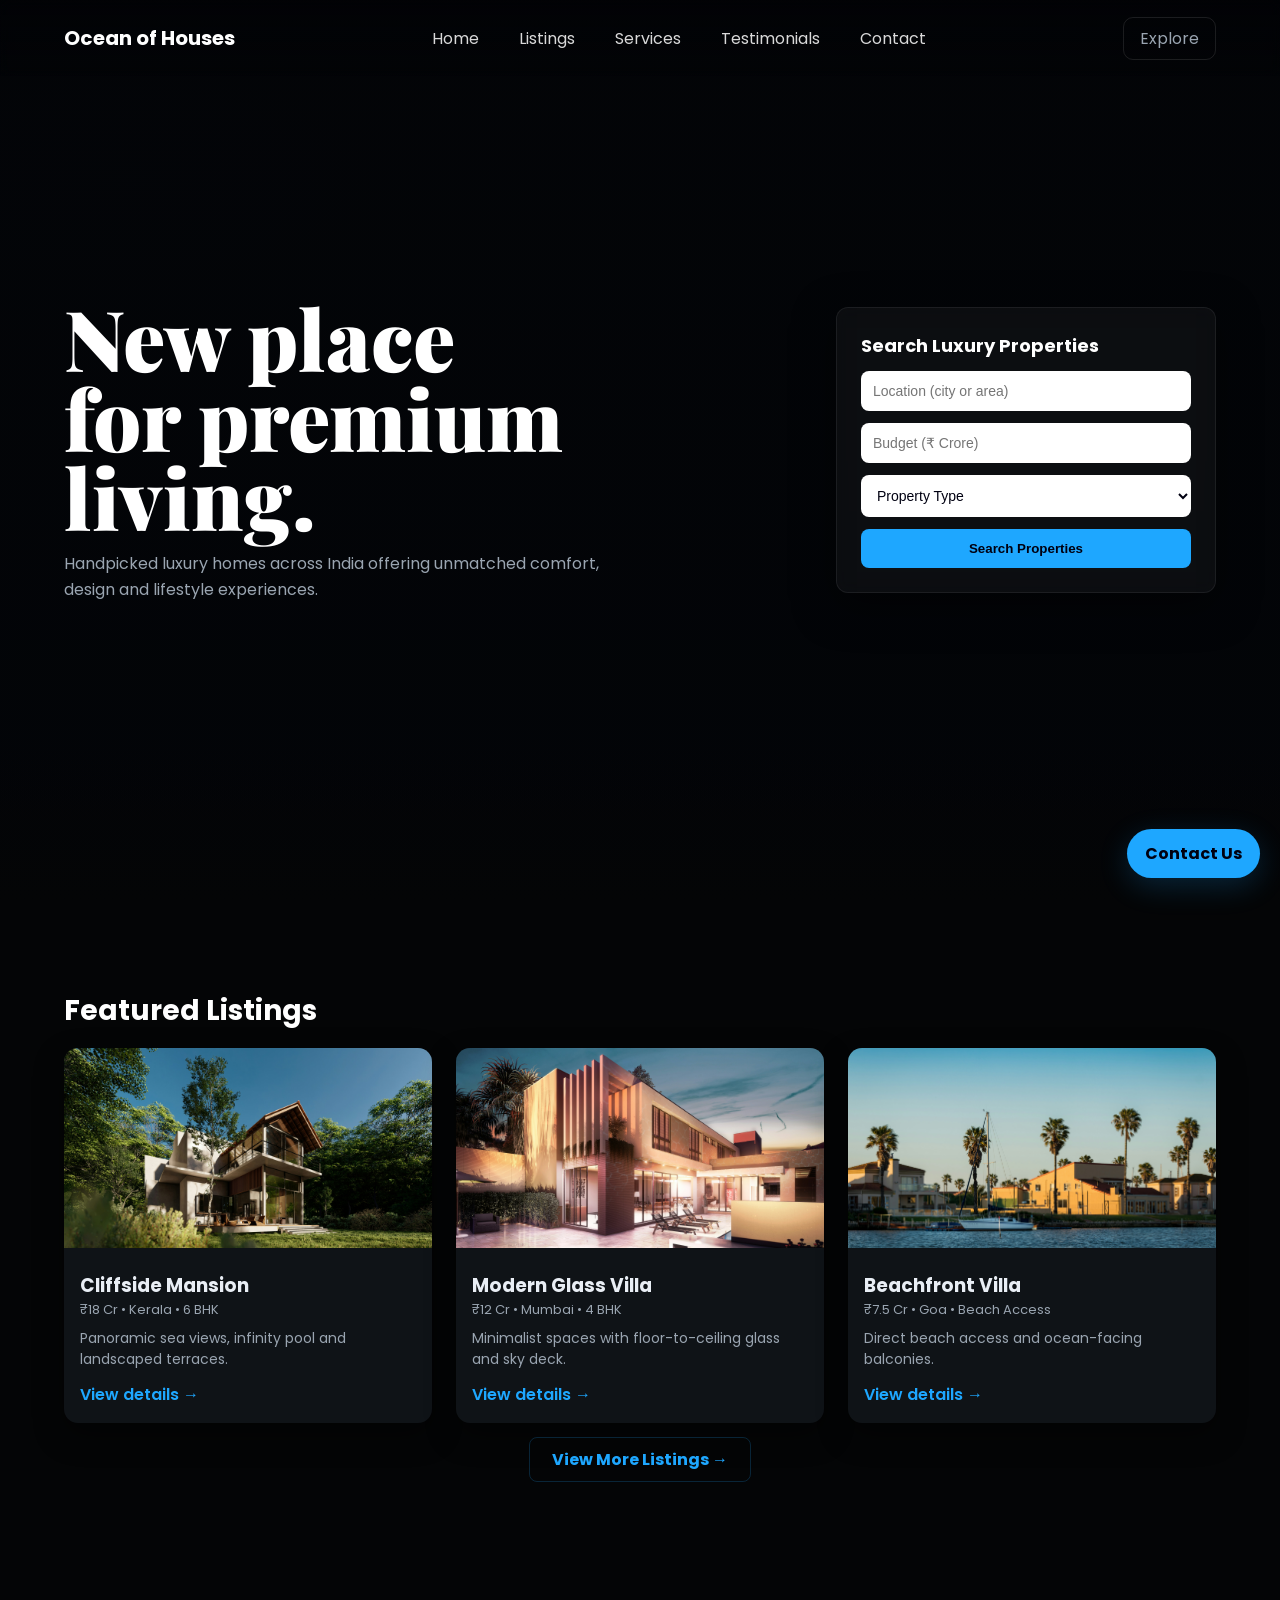
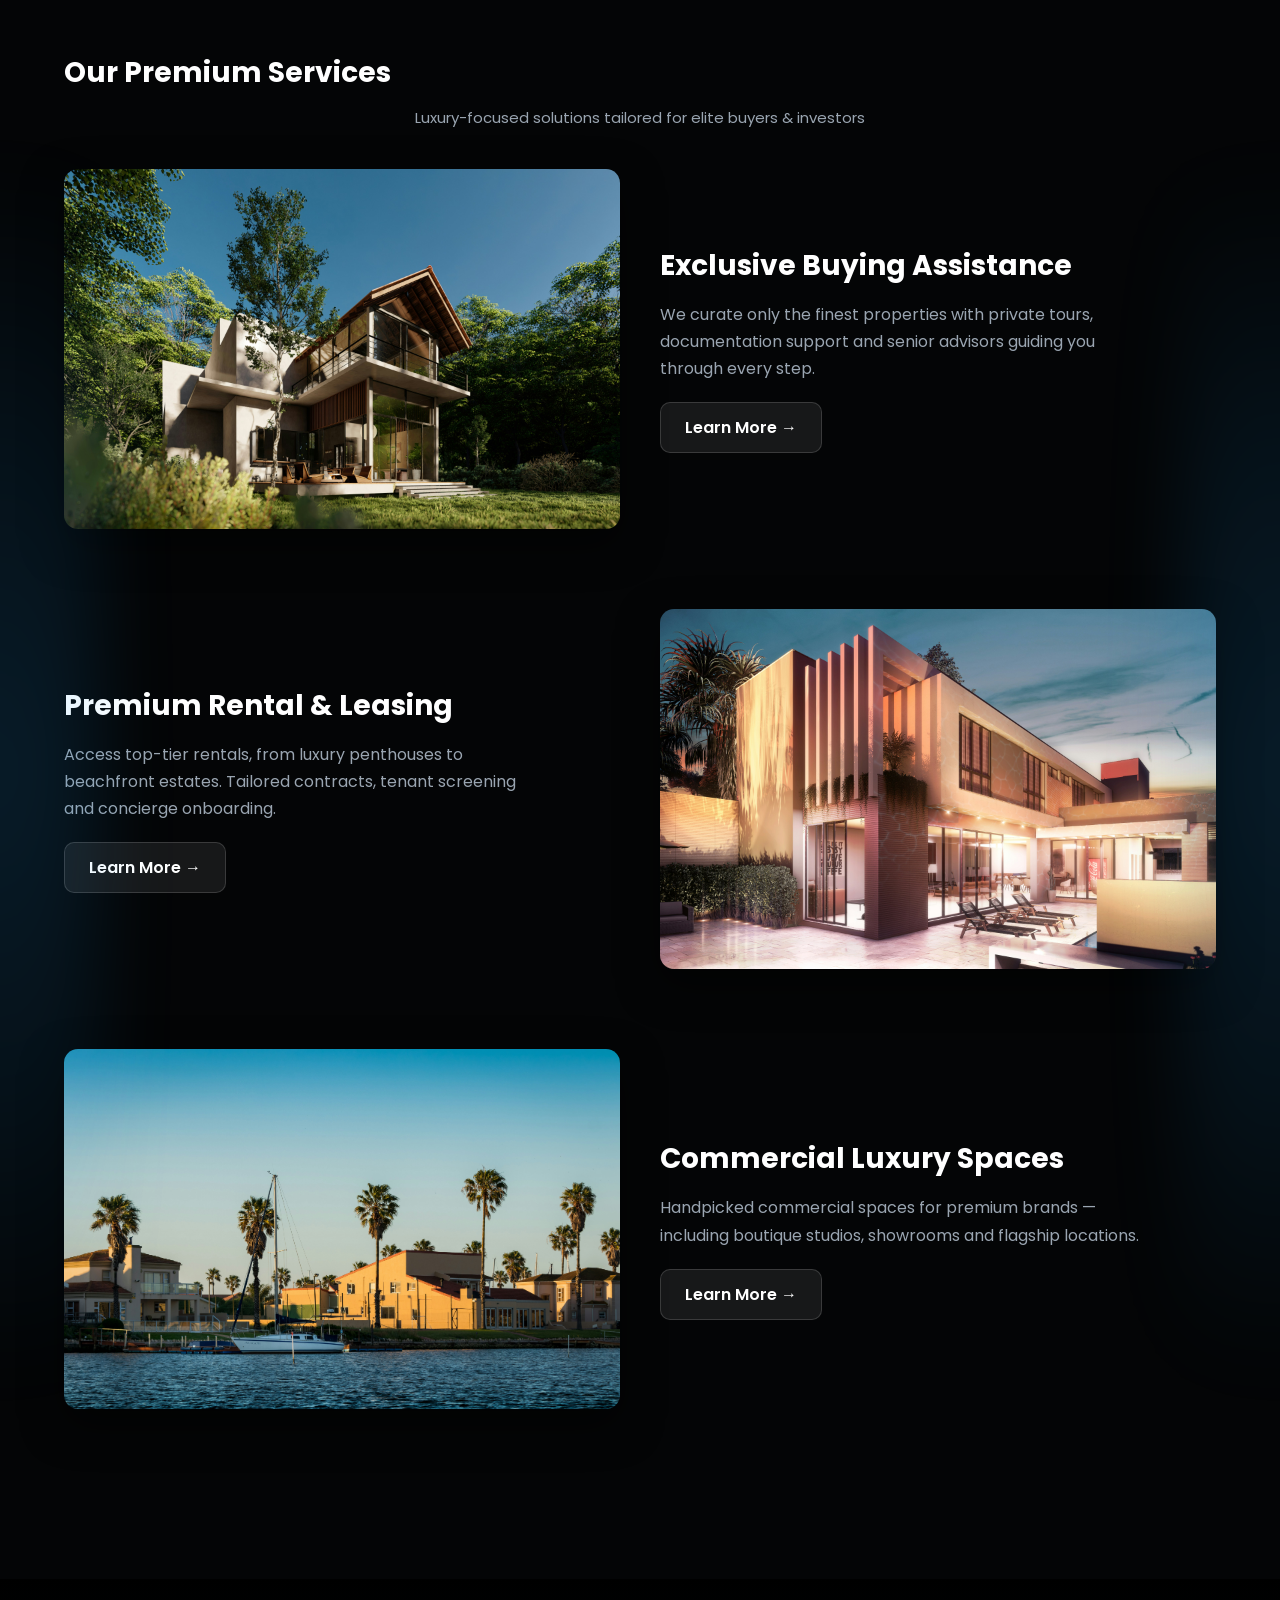
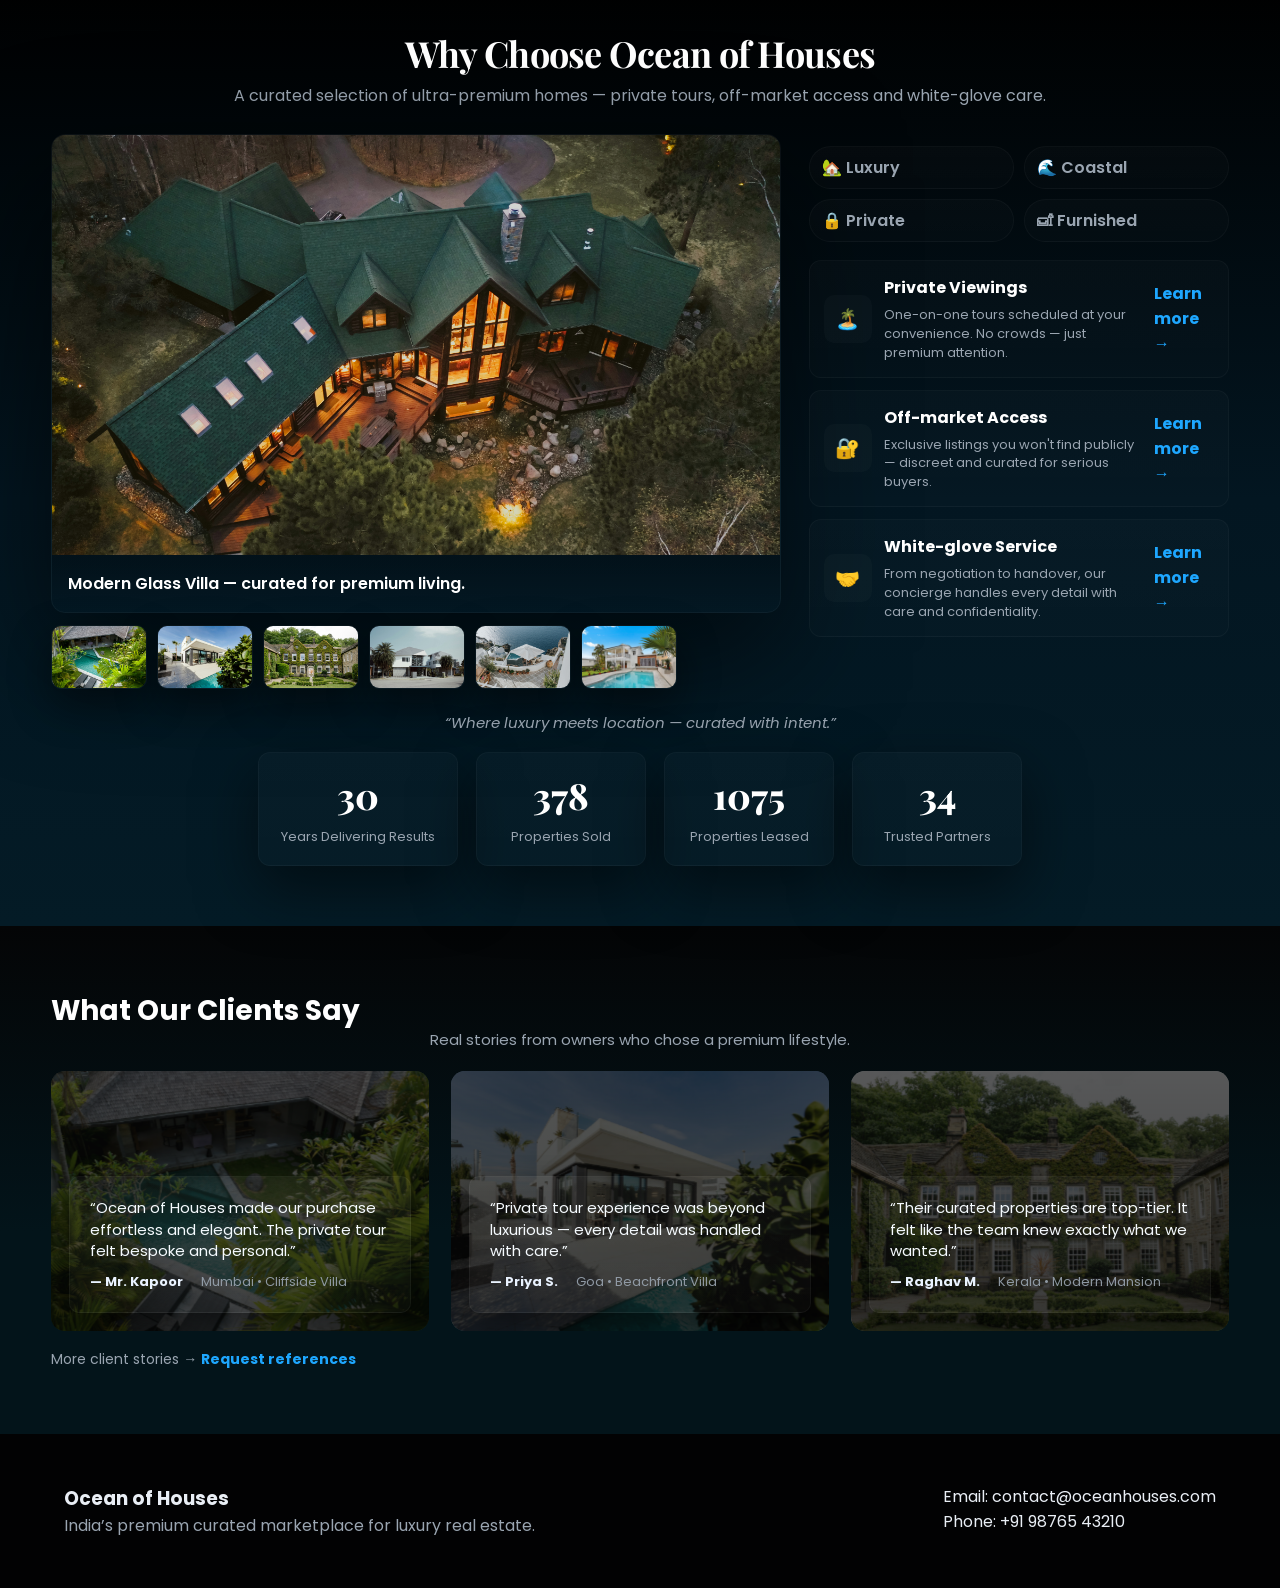
==== index.html @ a5a0318e "updated feedbacks sections" ====
<!doctype html>
<html lang="en">
<head>
  <meta charset="utf-8" />
  <meta name="viewport" content="width=device-width,initial-scale=1" />
  <title>Ocean of Houses — New place for premium living.</title>

  <!-- Fonts -->
  <link href="https://fonts.googleapis.com/css2?family=Playfair+Display:wght@700;900&family=Poppins:wght@300;400;500;600&display=swap" rel="stylesheet">

  <link rel="stylesheet" href="style.css">
</head>
<body>
    <!-- Floating contact button -->
  <a href="#contact" class="floating-contact">Contact Us</a>

  <!-- nav -->
  <header class="nav-dark">
    <div class="nav-inner">
      <div class="brand">Ocean of Houses</div>

      <nav class="nav-links" aria-label="Main">
        <a href="#home">Home</a>
        <a href="#listings">Listings</a>
        <a href="#services">Services</a>
        <a href="#testimonials">Testimonials</a>
        <a href="#contact">Contact</a>
      </nav>

      <a class="cta" href="#listings">Explore</a>
    </div>
  </header>

  <main>
    <!-- HERO -->
    <section id="home" class="hero-dark">

      <div class="bg-slideshow" aria-hidden="true">
        <div class="bg-img" style="background-image:url('./images/bg1.jpg')"></div>
        <div class="bg-img" style="background-image:url('./images/bg2.jpg')"></div>
        <div class="bg-img" style="background-image:url('./images/bg3.jpg')"></div>
      </div>

      <div class="hero-overlay"></div>

      <div class="hero-inner">
        <div class="hero-left">
          <h1 class="hero-heading">New place<br>for premium living.</h1>
          <p class="hero-sub">Handpicked luxury homes across India offering unmatched comfort, design and lifestyle experiences.</p>
        </div>

        <aside class="hero-right">
          <div class="glass">
            <h3>Search Luxury Properties</h3>
            <form class="search-form" action="#" method="GET" novalidate>
              <input name="location" type="text" placeholder="Location (city or area)" required>
              <input name="budget" type="number" placeholder="Budget (₹ Crore)" min="0" step="0.1" required>
              <select name="type" required>
                <option value="">Property Type</option>
                <option value="villa">Villa</option>
                <option value="mansion">Mansion</option>
                <option value="penthouse">Penthouse</option>
              </select>
              <button class="btn-primary" type="submit">Search Properties</button>
            </form>
          </div>
        </aside>
      </div>

      <div class="hero-bottom-fade" aria-hidden="true"></div>
    </section>

        <!-- LISTINGS -->
    <section id="listings" class="section-dark">
      <div class="section-inner">
        <h2 class="section-title">Featured Listings</h2>

        <div class="listing-grid">

          <article class="listing-card">
            <img src="./images/list1.jpg" alt="Cliffside Mansion">
            <div class="listing-info">
              <h3>Cliffside Mansion</h3>
              <p class="meta">₹18 Cr • Kerala • 6 BHK</p>
              <p class="desc">Panoramic sea views, infinity pool and landscaped terraces.</p>
              <a class="link" href="#">View details →</a>
            </div>
          </article>

          <article class="listing-card">
            <img src="./images/list2.jpg" alt="Modern Glass Villa">
            <div class="listing-info">
              <h3>Modern Glass Villa</h3>
              <p class="meta">₹12 Cr • Mumbai • 4 BHK</p>
              <p class="desc">Minimalist spaces with floor-to-ceiling glass and sky deck.</p>
              <a class="link" href="#">View details →</a>
            </div>
          </article>

          <article class="listing-card">
            <img src="./images/list3.jpg" alt="Beachfront Villa">
            <div class="listing-info">
              <h3>Beachfront Villa</h3>
              <p class="meta">₹7.5 Cr • Goa • Beach Access</p>
              <p class="desc">Direct beach access and ocean-facing balconies.</p>
              <a class="link" href="#">View details →</a>
            </div>
          </article>

        </div>

        <div class="view-more-box">
          <a class="view-more-btn" href="listings.html">View More Listings →</a>
        </div>
      </div>
    </section>

 <!-- SERVICES -->
<section id="services" class="section-dark premium-split-services">
  <div class="section-inner">

    <h2 class="section-title">Our Premium Services</h2>
    <p class="section-sub">Luxury-focused solutions tailored for elite buyers & investors</p>

    <!-- Block 1 -->
    <div class="split-service-block">
      <div class="split-img" style="background-image:url('./images/list1.jpg')"></div>
      <div class="split-text">
        <h3>Exclusive Buying Assistance</h3>
        <p>We curate only the finest properties with private tours, documentation support and senior advisors guiding you through every step.</p>
        <a href="#" class="split-btn">Learn More →</a>
      </div>
    </div>

    <!-- Block 2 (reverse) -->
    <div class="split-service-block reverse">
      <div class="split-img" style="background-image:url('./images/list2.jpg')"></div>
      <div class="split-text">
        <h3>Premium Rental & Leasing</h3>
        <p>Access top-tier rentals, from luxury penthouses to beachfront estates. Tailored contracts, tenant screening and concierge onboarding.</p>
        <a href="#" class="split-btn">Learn More →</a>
      </div>
    </div>

    <!-- Block 3 -->
    <div class="split-service-block">
      <div class="split-img" style="background-image:url('./images/list3.jpg')"></div>
      <div class="split-text">
        <h3>Commercial Luxury Spaces</h3>
        <p>Handpicked commercial spaces for premium brands — including boutique studios, showrooms and flagship locations.</p>
        <a href="#" class="split-btn">Learn More →</a>
      </div>
    </div>

  </div>
</section>

<!-- ===== WHY CHOOSE SECTION —  ===== -->
<section id="why-choose" class="section-magazine">
  <div class="why-inner">

    <!-- centered heading -->
    <header class="why-head">
      <h2 class="why-title">Why Choose Ocean of Houses</h2>
      <div class="why-sub">A curated selection of ultra-premium homes — private tours, off-market access and white-glove care.</div>
    </header>

    <!-- main split layout -->
    <div class="why-grid">

      <div class="why-left">
        <!-- big image (link opens modal-prop2) -->
        <a class="big-link" href="#modal-prop2" aria-label="Open Modern Glass Villa">
          <figure class="big-figure">
            <img src="./images/prop2.jpg" alt="Modern Glass Villa — curated for premium living." loading="lazy">
            <figcaption class="big-caption">Modern Glass Villa — curated for premium living.</figcaption>
          </figure>
        </a>

        <!-- thumbnails under the big image -->
        <div class="thumbs-row" aria-label="Property previews">
          <a class="thumb" href="#modal-prop1"><img src="./images/thumb1.jpg" alt="preview 1" loading="lazy"></a>
          <a class="thumb" href="#modal-prop2"><img src="./images/thumb2.jpg" alt="preview 2" loading="lazy"></a>
          <a class="thumb" href="#modal-prop3"><img src="./images/thumb3.jpg" alt="preview 3" loading="lazy"></a>
          <a class="thumb" href="#modal-prop4"><img src="./images/thumb4.jpg" alt="preview 4" loading="lazy"></a>
          <a class="thumb" href="#modal-prop5"><img src="./images/thumb5.jpg" alt="preview 5" loading="lazy"></a>
          <a class="thumb" href="#modal-prop6"><img src="./images/thumb6.jpg" alt="preview 6" loading="lazy"></a>
        </div>
      </div>
 
      <aside class="why-right">
        <div class="tags-ribbon tags-grid" aria-hidden="false">
          <span class="tag">🏡 Luxury</span>
          <span class="tag">🌊 Coastal</span>
          <span class="tag">🔒 Private</span>
          <span class="tag">🛋 Furnished</span>
        </div>

        <!-- feature cards -->
        <div class="feature-card">
          <div class="f-left">🏝️</div>
          <div class="f-body">
            <h3>Private Viewings</h3>
            <p>One-on-one tours scheduled at your convenience. No crowds — just premium attention.</p>
          </div>
          <a class="f-link" href="#modal-prop1">Learn more →</a>
        </div>

        <div class="feature-card">
          <div class="f-left">🔐</div>
          <div class="f-body">
            <h3>Off-market Access</h3>
            <p>Exclusive listings you won't find publicly — discreet and curated for serious buyers.</p>
          </div>
          <a class="f-link" href="#modal-prop2">Learn more →</a>
        </div>

        <div class="feature-card">
          <div class="f-left">🤝</div>
          <div class="f-body">
            <h3>White-glove Service</h3>
            <p>From negotiation to handover, our concierge handles every detail with care and confidentiality.</p>
          </div>
          <a class="f-link" href="#modal-prop3">Learn more →</a>
        </div>
      </aside>

    </div>

    <blockquote class="why-quote">“Where luxury meets location — curated with intent.”</blockquote>

    <!-- stats row -->
    <div class="why-stats" id="whyStats">
      <div class="stat-card">
        <div class="stat-num" data-target="30">30</div>
        <div class="stat-label">Years Delivering Results</div>
      </div>
      <div class="stat-card">
        <div class="stat-num" data-target="378">378</div>
        <div class="stat-label">Properties Sold</div>
      </div>
      <div class="stat-card">
        <div class="stat-num" data-target="1075">1075</div>
        <div class="stat-label">Properties Leased</div>
      </div>
      <div class="stat-card">
        <div class="stat-num" data-target="34">34</div>
        <div class="stat-label">Trusted Partners</div>
      </div>
    </div>

  </div>
</section>

<div id="modal-prop1" class="mag-modal" aria-hidden="true">
  <div class="modal-box">
    <a class="modal-close" href="#why-choose" aria-label="Close">✕</a>
    <div class="modal-left"><img src="./images/prop1.jpg" alt="Cliffside Mansion" loading="lazy"></div>
    <div class="modal-right">
      <h3>Cliffside Mansion</h3>
      <p class="muted">₹18 Cr • Kerala • 6 BHK</p>
      <p>Panoramic sea views, infinity pool, landscaped terraces and private access. Contact us for a private tour.</p>
      <a class="btn-primary" href="#contact">Request private tour</a>
    </div>
  </div>
</div>

<div id="modal-prop2" class="mag-modal" aria-hidden="true">
  <div class="modal-box">
    <a class="modal-close" href="#why-choose" aria-label="Close">✕</a>
    <div class="modal-left"><img src="./images/prop2.jpg" alt="Modern Glass Villa" loading="lazy"></div>
    <div class="modal-right">
      <h3>Modern Glass Villa</h3>
      <p class="muted">₹12 Cr • Mumbai • 4 BHK</p>
      <p>Minimalist architecture with panoramic windows, sky deck and premium finishes. Ask for an off-hour private showing.</p>
      <a class="btn-primary" href="#contact">Request private tour</a>
    </div>
  </div>
</div>

<div id="modal-prop3" class="mag-modal" aria-hidden="true">
  <div class="modal-box">
    <a class="modal-close" href="#why-choose" aria-label="Close">✕</a>
    <div class="modal-left"><img src="./images/prop3.jpg" alt="Beachfront Villa" loading="lazy"></div>
    <div class="modal-right">
      <h3>Beachfront Villa</h3>
      <p class="muted">₹7.5 Cr • Goa</p>
      <p>Direct beach access, ocean-facing balconies and private cabana. Perfect for a bespoke coastal lifestyle.</p>
      <a class="btn-primary" href="#contact">Request private tour</a>
    </div>
  </div>
</div>

<div id="modal-prop4" class="mag-modal" aria-hidden="true">
  <div class="modal-box">
    <a class="modal-close" href="#why-choose" aria-label="Close">✕</a>
    <div class="modal-left"><img src="./images/prop4.jpg" alt="Hillside Estate" loading="lazy"></div>
    <div class="modal-right">
      <h3>Hillside Estate</h3>
      <p class="muted">Secluded estate with valley views.</p>
      <p>Perfect for buyers seeking privacy and expansive grounds.</p>
      <a class="btn-primary" href="#contact">Request private tour</a>
    </div>
  </div>
</div>

<div id="modal-prop5" class="mag-modal" aria-hidden="true">
  <div class="modal-box">
    <a class="modal-close" href="#why-choose" aria-label="Close">✕</a>
    <div class="modal-left"><img src="./images/prop5.jpg" alt="City Penthouse" loading="lazy"></div>
    <div class="modal-right">
      <h3>City Penthouse</h3>
      <p class="muted">Skyline views & rooftop terrace.</p>
      <p>Private elevator access and designer finishes for a sophisticated urban lifestyle.</p>
      <a class="btn-primary" href="#contact">Request private tour</a>
    </div>
  </div>
</div>

<div id="modal-prop6" class="mag-modal" aria-hidden="true">
  <div class="modal-box">
    <a class="modal-close" href="#why-choose" aria-label="Close">✕</a>
    <div class="modal-left"><img src="./images/prop6.jpg" alt="Pool Villa" loading="lazy"></div>
    <div class="modal-right">
      <h3>Pool Villa</h3>
      <p class="muted">Designer pool & outdoor living.</p>
      <p>Great for families wanting outdoor entertaining and privacy.</p>
      <a class="btn-primary" href="#contact">Request private tour</a>
    </div>
  </div>
</div>

<!-- TESTIMONIALS  -->
<section id="testimonials" class="section-dark testimonials-backed">
  <div class="section-inner">
    <h2 class="section-title">What Our Clients Say</h2>
    <p class="section-sub" style="margin-bottom:20px;color:var(--muted)">
      Real stories from owners who chose a premium lifestyle.
    </p>

    <div class="testimonials-wrap">

      <article class="tb-card" style="--bg: url('./images/thumb1.jpg');">
        <div class="tb-content">
          <blockquote>“Ocean of Houses made our purchase effortless and elegant. The private tour felt bespoke and personal.”</blockquote>
          <div class="tb-meta"><span class="tb-name">— Mr. Kapoor</span><span class="tb-note">Mumbai • Cliffside Villa</span></div>
        </div>
      </article>

      <article class="tb-card" style="--bg: url('./images/thumb2.jpg');">
        <div class="tb-content">
          <blockquote>“Private tour experience was beyond luxurious — every detail was handled with care.”</blockquote>
          <div class="tb-meta"><span class="tb-name">— Priya S.</span><span class="tb-note">Goa • Beachfront Villa</span></div>
        </div>
      </article>

      <article class="tb-card" style="--bg: url('./images/thumb3.jpg');">
        <div class="tb-content">
          <blockquote>“Their curated properties are top-tier. It felt like the team knew exactly what we wanted.”</blockquote>
          <div class="tb-meta"><span class="tb-name">— Raghav M.</span><span class="tb-note">Kerala • Modern Mansion</span></div>
        </div>
      </article>

    </div>

    <!-- small compact list for more testimonials -->
    <div class="testimonial-compact">
      <p>More client stories → <a href="#contact" class="link-inline">Request references</a></p>
    </div>
  </div>
</section>


    <!-- FOOTER -->
    <footer id="contact" class="footer-dark">
      <div class="footer-inner">
        <div class="footer-left">
          <h3>Ocean of Houses</h3>
          <p>India’s premium curated marketplace for luxury real estate.</p>
        </div>
        <div class="footer-right">
          <p>Email: contact@oceanhouses.com</p>
          <p>Phone: +91 98765 43210</p>
        </div>
      </div>
    </footer>
  </main>

<script src="script.js" defer></script>

</body>
</html>
---- style.css ----
/* VARIABLES */
:root{
  --bg:#040506;
  --panel:#0f1317;
  --muted:#9aa5b1;
  --accent:#1ea7ff;
  --glass: rgba(255,255,255,0.06);
  --container:1200px;
  --radius:12px;
}

*{
  box-sizing:border-box;
  margin:0;
  padding:0;
}

html,body{
  height:100%;
}

body{
  font-family:Poppins, Arial, sans-serif;
  background:var(--bg);
  color:#e9eef5;
  -webkit-font-smoothing:antialiased;
  -moz-osx-font-smoothing:grayscale;
}

/* FLOATING CONTACT BUTTON */
.floating-contact{
  position:fixed;
  right:20px;
  bottom:22px;
  z-index:200;
  background:var(--accent);
  color:#001;
  padding:12px 18px;
  border-radius:999px;
  text-decoration:none;
  font-weight:700;
  box-shadow:0 8px 30px rgba(30,167,255,0.2);
  transition:0.2s;
}
.floating-contact:hover{
  transform:translateY(-3px);
}

/* NAVBAR */
.nav-dark{
  position:fixed;
  top:0;left:0;right:0;
  height:76px;
  display:flex;
  align-items:center;
  z-index:150;
  background:linear-gradient(180deg, rgba(1,2,5,0.6), rgba(1,2,5,0.12));
  backdrop-filter:blur(6px);
}

.nav-inner{
  width:90%;
  max-width:var(--container);
  margin:auto;
  display:flex;
  justify-content:space-between;
  align-items:center;
}

.brand{
  font-weight:700;
  font-size:20px;
  color:white;
}

.nav-links{
  display:flex;
  gap:20px;
}

.nav-links a{
  color:rgba(255,255,255,0.85);
  text-decoration:none;
  padding:8px 10px;
  border-radius:8px;
  transition:0.2s;
}

.nav-links a:hover{
  background:rgba(255,255,255,0.07);
}

.cta{
  padding:8px 16px;
  border:1px solid rgba(255,255,255,0.1);
  border-radius:10px;
  color:var(--muted);
  text-decoration:none;
}

/* HERO SECTION */
.hero-dark{
  position:relative;
  height:100vh;
  min-height:100vh;
  display:flex;
  align-items:center;
  overflow:hidden;
}

/* BACKGROUND SLIDESHOW */
.bg-slideshow{
  position:absolute;
  inset:0;
  z-index:0;
}

.bg-img{
  position:absolute;
  inset:0;
  background-size:cover;
  background-position:center;
  opacity:0;
  transform:scale(1.02);
  animation:fadeBg 18s infinite linear;
}

.bg-img:nth-child(1){animation-delay:0s}
.bg-img:nth-child(2){animation-delay:6s}
.bg-img:nth-child(3){animation-delay:12s}

@keyframes fadeBg{
  0%{opacity:0;transform:scale(1.03)}
  6%{opacity:1;transform:scale(1)}
  30%{opacity:1;transform:scale(1)}
  36%{opacity:0;transform:scale(1.03)}
  100%{opacity:0}
}

/* DARK OVERLAY */
.hero-overlay{
  position:absolute;
  inset:0;
  z-index:1;
  background:
    linear-gradient(180deg, rgba(2,4,8,0.55), rgba(2,4,8,0.82)),
    radial-gradient(900px 400px at 10% 20%, rgba(5,12,30,0.08), transparent 30%);
}

/* HERO CONTENT */
.hero-inner{
  position:relative;
  z-index:10;
  width:90%;
  max-width:var(--container);
  margin:auto;
  display:flex;
  justify-content:space-between;
  align-items:center;
  gap:40px;
}

.hero-left{
  max-width:700px;
}

.hero-heading{
  font-family:'Playfair Display', serif;
  font-weight:900;
  font-size:clamp(36px, 7vw, 84px);
  color:white;
  line-height:0.95;
}

.hero-sub{
  color:var(--muted);
  line-height:1.6;
  max-width:550px;
  margin-top:14px;
}

/* GLASS SEARCH BOX */
.hero-right{
  width:380px;
  min-width:260px;
}

.glass{
  background:var(--glass);
  backdrop-filter:blur(8px);
  padding:24px;
  border-radius:var(--radius);
  border:1px solid rgba(255,255,255,0.07);
  box-shadow:0 12px 40px rgba(0,0,0,0.5);
}

.glass h3{
  margin-bottom:12px;
  color:white;
  font-size:18px;
}

.search-form{
  display:flex;
  flex-direction:column;
  gap:12px;
}

.search-form input,
.search-form select{
  padding:12px;
  border-radius:8px;
  border:none;
  background:white;
  font-size:14px;
  color:#001;
}

.btn-primary{
  padding:12px;
  border-radius:8px;
  background:var(--accent);
  border:none;
  color:#001;
  font-weight:700;
  cursor:pointer;
}

/* HERO BOTTOM FADE */
.hero-bottom-fade{
  position:absolute;
  bottom:0;
  left:0;
  right:0;
  height:160px;
  background:linear-gradient(180deg, transparent, var(--bg));
  z-index:9;
}

/* GENERIC SECTION */
.section-dark{
  padding:90px 0;
  background:var(--bg);
}

.section-inner{
  width:90%;
  max-width:var(--container);
  margin:auto;
}

.section-title{
  font-size:28px;
  margin-bottom:16px;
  color:white;
}

/* LISTINGS */
.listing-grid{
  display:grid;
  grid-template-columns:repeat(auto-fit,minmax(260px,1fr));
  gap:24px;
}

.listing-card{
  background:var(--panel);
  border-radius:14px;
  overflow:hidden;
  box-shadow:0 12px 30px rgba(0,0,0,0.45);
  transition:0.3s;
}

.listing-card:hover{
  transform:translateY(-6px);
  box-shadow:0 18px 50px rgba(0,0,0,0.6);
}

.listing-card img{
  width:100%;
  height:200px;
  object-fit:cover;
}

.listing-info{
  padding:16px;
}

.meta{
  color:var(--muted);
  font-size:13px;
  margin-bottom:6px;
}

.desc{
  color:var(--muted);
  margin:8px 0 12px;
  font-size:14px;
  line-height:1.5;
}

.link{
  color:var(--accent);
  text-decoration:none;
  font-weight:600;
}

/* VIEW MORE BUTTON */
.view-more-box{
  margin-top:24px;
  text-align:center;
}

.view-more-btn{
  padding:10px 22px;
  border-radius:8px;
  color:var(--accent);
  text-decoration:none;
  border:1px solid rgba(30,167,255,0.2);
  font-weight:700;
}

/* SERVICES */

.premium-split-services {
  position: relative;
  overflow: hidden;
}

/* left glow */
.premium-split-services::before,
.premium-split-services::after {
  content: "";
  position: absolute;
  top: 0;
  bottom: 0;
  width: 260px;
  pointer-events: none;
  z-index: 1;
  background: radial-gradient(
    circle at center,
    rgba(30, 167, 255, 0.14) 0%,
    rgba(30, 167, 255, 0.08) 40%,
    transparent 75%
  );
  filter: blur(38px);
}

/* left */
.premium-split-services::before {
  left: -160px;
}

/* right */
.premium-split-services::after {
  right: -160px;
}

.section-sub{
  text-align:center;
  color:var(--muted);
  margin-top:-10px;
  margin-bottom:40px;
  font-size:15px;
}

.service-cards-upgraded{
  display:grid;
  grid-template-columns:repeat(auto-fit,minmax(260px,1fr));
  gap:30px;
}

.service-card-up{
  background:var(--panel);
  border-radius:14px;
  overflow:hidden;
  box-shadow:0 12px 30px rgba(0,0,0,0.45);
  text-align:center;
  transition:0.3s;
}

.service-card-up:hover{
  transform:translateY(-6px);
  box-shadow:0 18px 50px rgba(0,0,0,0.6);
}

.service-card-up img{
  width:100%;
  height:180px;
  object-fit:cover;
}

.service-card-up h3{
  color:white;
  font-size:20px;
  margin-top:14px;
}

.service-card-up p{
  color:var(--muted);
  padding:0 16px;
  margin-top:8px;
  font-size:14px;
  line-height:1.6;
}

.service-btn{
  display:inline-block;
  margin-top:14px;
  padding:10px 20px;
  border-radius:8px;
  background:rgba(255,255,255,0.06);
  border:1px solid rgba(255,255,255,0.1);
  text-decoration:none;
  font-weight:600;
  color:white;
}

/* STATS BANNER */
.stats-banner{
  margin-top:60px;
  background:linear-gradient(180deg, rgba(255,255,255,0.03), rgba(255,255,255,0.01));
  border-radius:12px;
  padding:36px 20px;
  display:flex;
  justify-content:space-around;
  align-items:center;
  gap:30px;
  flex-wrap:wrap;
}

.stat-block{
  text-align:center;
}

.stat-block h3{
  font-size:32px;
  color:white;
  font-weight:800;
}

.stat-block p{
  color:var(--muted);
  font-size:14px;
  margin-top:4px;
}

/* WHY SECTION */
.two-cols{
  display:grid;
  grid-template-columns:1fr 400px;
  gap:30px;
  align-items:center;
}

.why-list{
  color:var(--muted);
  padding-left:20px;
  margin-top:10px;
}

.why-image{
  width:100%;
  border-radius:12px;
}

/* TESTIMONIALS */
.testimonial-grid{
  display:grid;
  grid-template-columns:repeat(auto-fit,minmax(260px,1fr));
  gap:20px;
  margin-top:20px;
}

.testimonial-box{
  background:var(--panel);
  padding:20px;
  border-radius:10px;
  box-shadow:0 10px 30px rgba(0,0,0,0.45);
  color:var(--muted);
  line-height:1.6;
}

.testimonial-box span{
  display:block;
  margin-top:10px;
  color:#c2c7ce;
}

/* ===== Testimonials  ===== */

.testimonials-backed{ padding:64px 0; background:linear-gradient(180deg,#040506,#03141a 60%); }
.testimonials-backed .section-inner{ max-width:var(--container); width:92%; margin:auto; }

.testimonials-backed .section-title{ margin-bottom:6px; color:#fff; }

.testimonials-wrap{
  display:grid;
  grid-template-columns: repeat(auto-fit, minmax(260px, 1fr));
  gap:22px;
  align-items:stretch;
  margin-top:18px;
}

.tb-card{
  position:relative;
  height:260px;                
  border-radius:14px;
  overflow:hidden;
  isolation:isolate;
  will-change: transform, opacity;
  transition: transform .28s cubic-bezier(.2,.9,.2,1), box-shadow .28s;
  display:flex;
  align-items:flex-end;
}

.tb-card::before{
  content:"";
  position:absolute; inset:0;
  background-image: var(--bg);
  background-size:cover;
  background-position:center;
  transform: scale(1.06); /* slight zoom */
  filter: contrast(.9) saturate(.9) brightness(.55);
  opacity:1;
  will-change: transform, opacity;
  transition: transform 0.9s linear;
}

.tb-card::after{
  content:"";
  position:absolute; inset:0;
  background: linear-gradient(180deg, rgba(2,6,10,0.35), rgba(2,6,10,0.55));
  mix-blend-mode: multiply;
  pointer-events:none;
}

.tb-content{
  position:relative;
  z-index:2;
  padding:20px;
  margin:18px;
  border-radius:10px;
  background: linear-gradient(180deg, rgba(255,255,255,0.04), rgba(255,255,255,0.02));
  border:1px solid rgba(255,255,255,0.04);
  box-shadow: 0 12px 30px rgba(0,0,0,0.45);
  color:var(--muted);
  backdrop-filter: none; 
}

.tb-content blockquote{
  margin:0 0 10px 0;
  color:#f6fbff;
  font-family: Poppins, sans-serif;
  font-size:15px;
  line-height:1.45;
}

.tb-meta{ display:flex; gap:10px; align-items:center; font-size:13px; color:var(--muted); }
.tb-name{ color:#eaf3ff; font-weight:700; margin-right:8px; }
.tb-note{ color:var(--muted); opacity:.9; }

.tb-card:hover{
  transform: translateY(-8px) scale(1.01);
  box-shadow: 0 26px 70px rgba(0,0,0,0.6);
}
.tb-card:hover::before{ transform: scale(1.12); filter: contrast(1) saturate(1); }

.testimonial-compact{ margin-top:18px; color:var(--muted); font-size:14px; }
.link-inline{ color:var(--accent); text-decoration:none; font-weight:700; }


@media (prefers-reduced-motion: reduce){
  .tb-card, .tb-card::before { transition: none !important; animation: none !important; transform: none !important; }
}

@media (max-width:900px){
  .tb-card{ height:220px; }
  .testimonials-wrap{ gap:14px; }
  .tb-content{ padding:16px; margin:14px; }
}


/* FOOTER */
.footer-dark{
  padding:50px 0;
  background:#020203;
}

.footer-inner{
  width:90%;
  max-width:var(--container);
  margin:auto;
  display:flex;
  justify-content:space-between;
}

.footer-left p{
  color:var(--muted);
}

/* SPLIT SERVICES THING */

.premium-split-services .section-sub{
  text-align:center;
  color:var(--muted);
  margin-top:-4px;
  margin-bottom:40px;
}

.split-service-block{
  display:grid;
  grid-template-columns:1fr 1fr;
  gap:40px;
  align-items:center;
  margin-bottom:80px;
}

.split-service-block.reverse{
  direction:rtl;
}
.split-service-block.reverse .split-text{
  direction:ltr;
}

.split-img{
  background-size:cover;
  background-position:center;
  height:360px;
  border-radius:14px;
  box-shadow:0 15px 40px rgba(0,0,0,0.55);
}

.split-text h3{
  margin-bottom:14px;
  font-size:28px;
  color:white;
}

.split-text p{
  color:var(--muted);
  line-height:1.7;
  margin-bottom:20px;
  max-width:480px;
}

.split-btn{
  display:inline-block;
  padding:12px 24px;
  background:rgba(255,255,255,0.08);
  border:1px solid rgba(255,255,255,0.15);
  color:white;
  border-radius:10px;
  text-decoration:none;
  font-weight:600;
}

.split-btn:hover{
  background:rgba(255,255,255,0.15);
}

/* Responsive */
@media(max-width:900px){
  .split-service-block,
  .split-service-block.reverse{
    grid-template-columns:1fr;
    direction:ltr !important;
  }
  .split-img{
    height:280px;
  }
}


/* RESPONSIVE */
@media (max-width:900px){
  .hero-inner{
    flex-direction:column;
    align-items:flex-start;
    padding-top:120px;
  }
  .hero-right{
    width:100%;
  }
  .two-cols{
    grid-template-columns:1fr;
  }
  .nav-links{
    display:none;
  }
}

/* ===== WHY CHOOSE ===== */

:root{
  --bg-dark:#000;
  --navy-deep:#031621;
  --muted:#9aa5b1;
  --accent:#1ea7ff;
  --glass: rgba(255,255,255,0.04);
  --container:1200px;
  --radius:12px;
}

/* Section shell */
.section-magazine{
  background: linear-gradient(180deg, var(--bg-dark) 0%, var(--navy-deep) 55%, #041b26 100%);
  padding:44px 0 60px;
  position:relative;
  overflow:visible;
}

.why-inner{ width:92%; max-width:var(--container); margin:0 auto; }

.why-head{ text-align:center; margin-bottom:26px; }
.why-title{ font-family:'Playfair Display', serif; font-size:36px; color:#fff; margin:6px 0; letter-spacing: -0.02em; }
.why-sub{ color:var(--muted); font-family:Poppins, sans-serif; margin-top:6px; }

.why-grid{ display:grid; grid-template-columns: 1fr 420px; gap:28px; align-items:start; margin-top:8px; }

/* big image */
.big-figure{ margin:0; border-radius:14px; overflow:hidden; border:1px solid rgba(255,255,255,0.04); box-shadow:0 40px 120px rgba(0,0,0,0.6); display:block; }
.big-figure img{ width:100%; height:420px; object-fit:cover; display:block; filter:brightness(.92) contrast(1.04); }
.big-caption{ position:relative; display:block; padding:16px; background:linear-gradient(180deg, rgba(0,0,0,0.25), transparent); color:#fff; font-weight:600; }

/* tags ribbon under big image */
.tags-ribbon{ display:flex; gap:10px; margin-top:12px; flex-wrap:wrap; }
.tag{ background:linear-gradient(180deg, rgba(255,255,255,0.02), rgba(255,255,255,0.01)); padding:8px 12px; border-radius:999px; color:var(--muted); font-weight:600; border:1px solid rgba(255,255,255,0.03); }

/* thumbnails row */
.thumbs-row{ display:flex; gap:10px; margin-top:12px; flex-wrap:wrap; }
.thumb{ width:96px; height:64px; display:inline-block; border-radius:10px; overflow:hidden; border:1px solid rgba(255,255,255,0.03); box-shadow:0 16px 40px rgba(0,0,0,0.45); transition:transform .18s ease; }
.thumb img{ width:100%; height:100%; object-fit:cover; display:block; }
.thumb:hover{ transform:translateY(-6px); }

.why-right{ position:relative; }
.feature-card{ display:grid; grid-template-columns:48px 1fr 60px; gap:12px; align-items:center; background:linear-gradient(180deg, rgba(255,255,255,0.02), rgba(255,255,255,0.01)); padding:14px; border-radius:12px; margin-bottom:12px; border:1px solid rgba(255,255,255,0.03); transition:transform .18s ease, box-shadow .18s ease; }
.feature-card:hover{ transform:translateY(-6px); box-shadow:0 26px 60px rgba(0,0,0,0.5); }
.f-left{ width:48px; height:48px; border-radius:10px; display:flex; align-items:center; justify-content:center; background:rgba(255,255,255,0.02); color:var(--accent); font-size:20px; }
.f-body h3{ margin:0; color:#fff; font-size:16px; }
.f-body p{ margin:6px 0 0; color:var(--muted); font-size:13px; line-height:1.45; }
.f-link{ color:var(--accent); font-weight:700; text-decoration:none; justify-self:end; }

.why-quote{ text-align:center; color:var(--muted); font-family:Poppins, sans-serif; font-size:15px; margin:22px 0 18px; font-style:italic; }

/* ----- STATS ROW ----- */
.why-stats{ display:flex; gap:18px; justify-content:center; align-items:stretch; margin-top:14px; flex-wrap:wrap; }
.stat-card{ background:linear-gradient(180deg, rgba(255,255,255,0.02), rgba(255,255,255,0.01)); padding:18px 22px; border-radius:12px; min-width:170px; text-align:center; border:1px solid rgba(255,255,255,0.03); box-shadow:0 22px 60px rgba(0,0,0,0.5); }
.stat-num{ font-family:'Playfair Display', serif; font-size:36px; color:#fff; font-weight:800; }
.stat-label{ color:var(--muted); margin-top:8px; font-size:13px; }

.mag-modal{ position:fixed; inset:0; display:flex; align-items:center; justify-content:center; background:rgba(0,0,0,0.78); z-index:120; opacity:0; pointer-events:none; transition:opacity .16s ease; }
.mag-modal:target{ opacity:1; pointer-events:auto; }
.modal-box{ width:94%; max-width:1000px; background:linear-gradient(180deg,#04131b,#031018); border-radius:12px; padding:18px; display:flex; gap:18px; box-shadow:0 40px 120px rgba(0,0,0,0.75); position:relative; }
.modal-left img{ width:100%; max-width:560px; height:360px; object-fit:cover; border-radius:8px; }
.modal-right{ color:var(--muted); max-width:48%; }
.modal-right h3{ color:#fff; margin-top:0; }
.modal-close{ position:absolute; right:16px; top:12px; color:#fff; text-decoration:none; font-size:20px; }

/* small screens */
@media (max-width:1000px){
  .why-grid{ display:block; }
  .big-figure img{ height:320px; }
  .thumbs-row{ justify-content:flex-start; }
  .why-right{ margin-top:12px; }
  .modal-left img{ height:220px; max-width:100%; }
  .why-title{ font-size:28px; }
  .stat-card{ min-width:120px; }
}

.big-link { text-decoration: none; }
.big-link .big-caption,
.big-link img { text-decoration: none !important; }

.tags-grid {
  display: grid;
  grid-template-columns: repeat(2, 1fr);
  gap: 10px;
  margin-bottom: 18px;
}

.mag-modal {
  position: fixed;
  inset: 0;
  display:flex;
  align-items:center;
  justify-content:center;
  background: rgba(0,0,0,0.78);
  z-index: 120;
  opacity: 0;
  pointer-events: none;
  transition: opacity .16s ease;
}
.mag-modal:target {
  opacity: 1;
  pointer-events: auto;
}
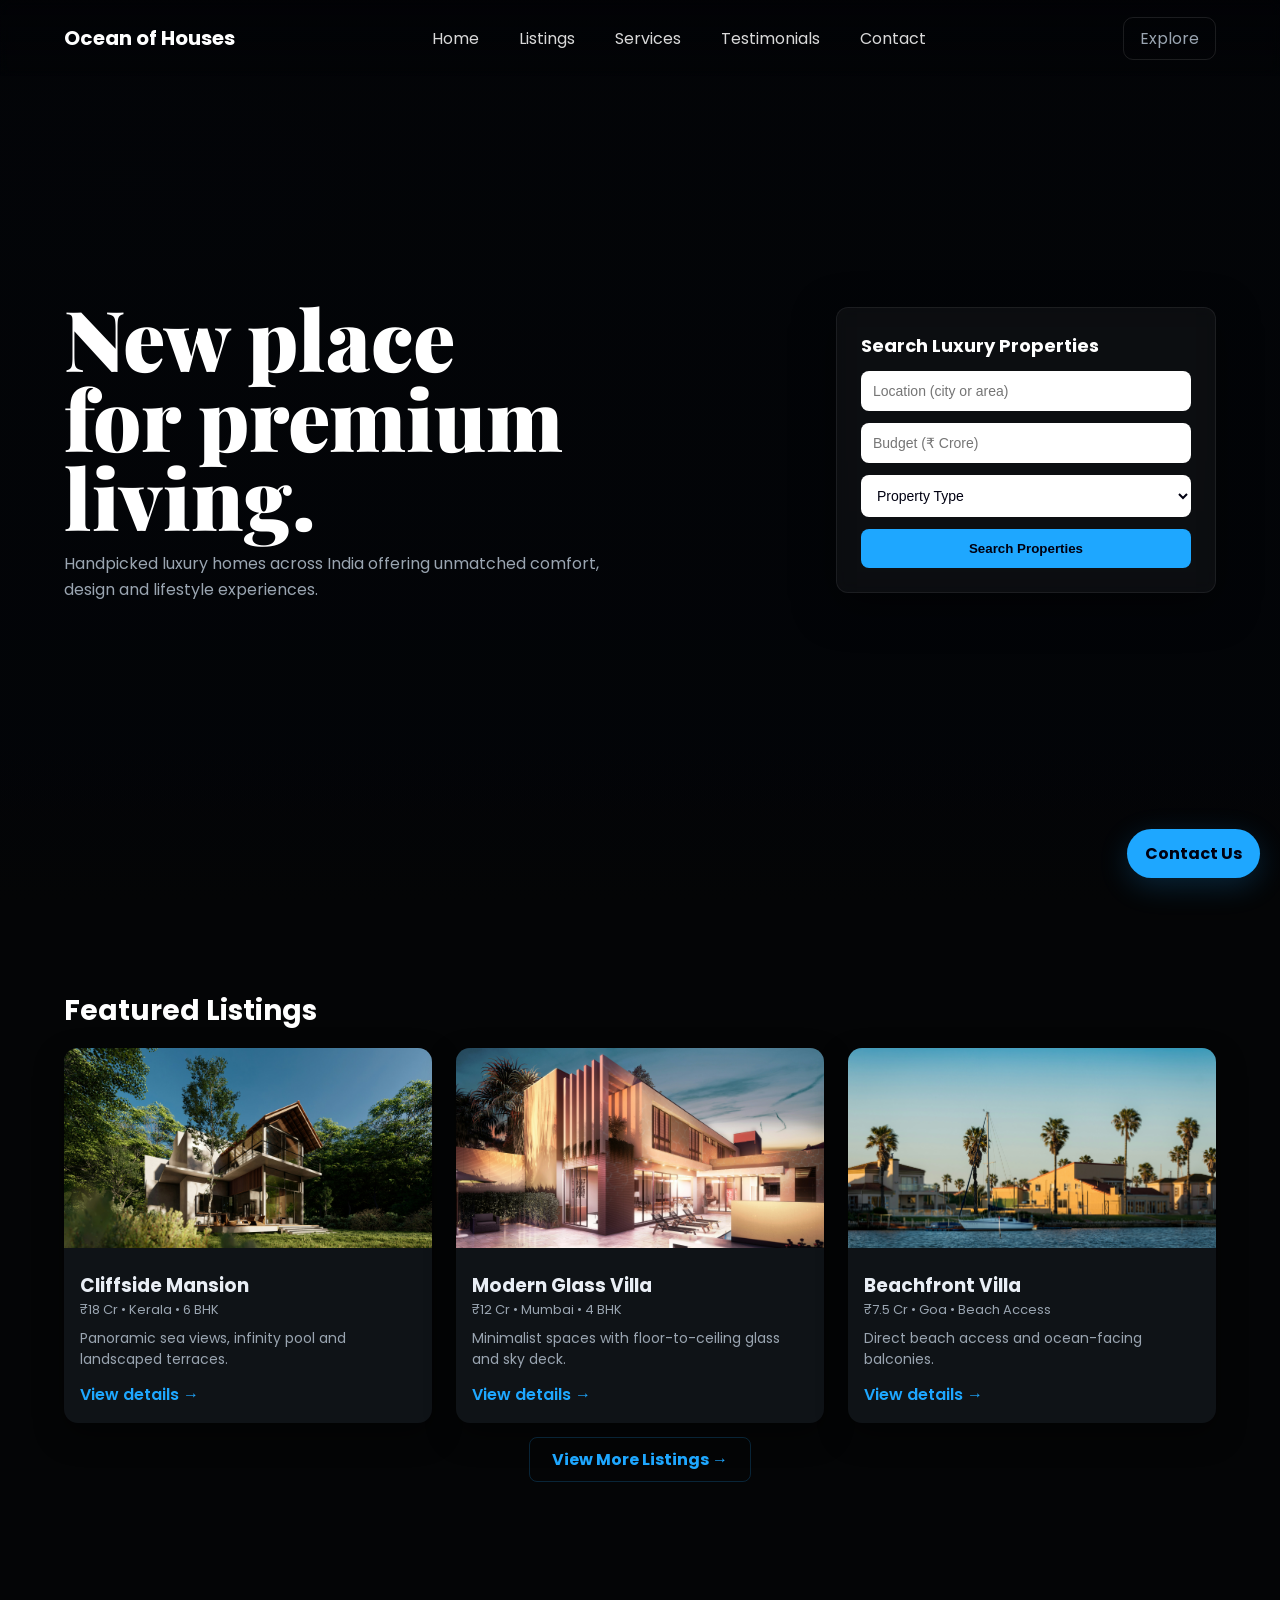
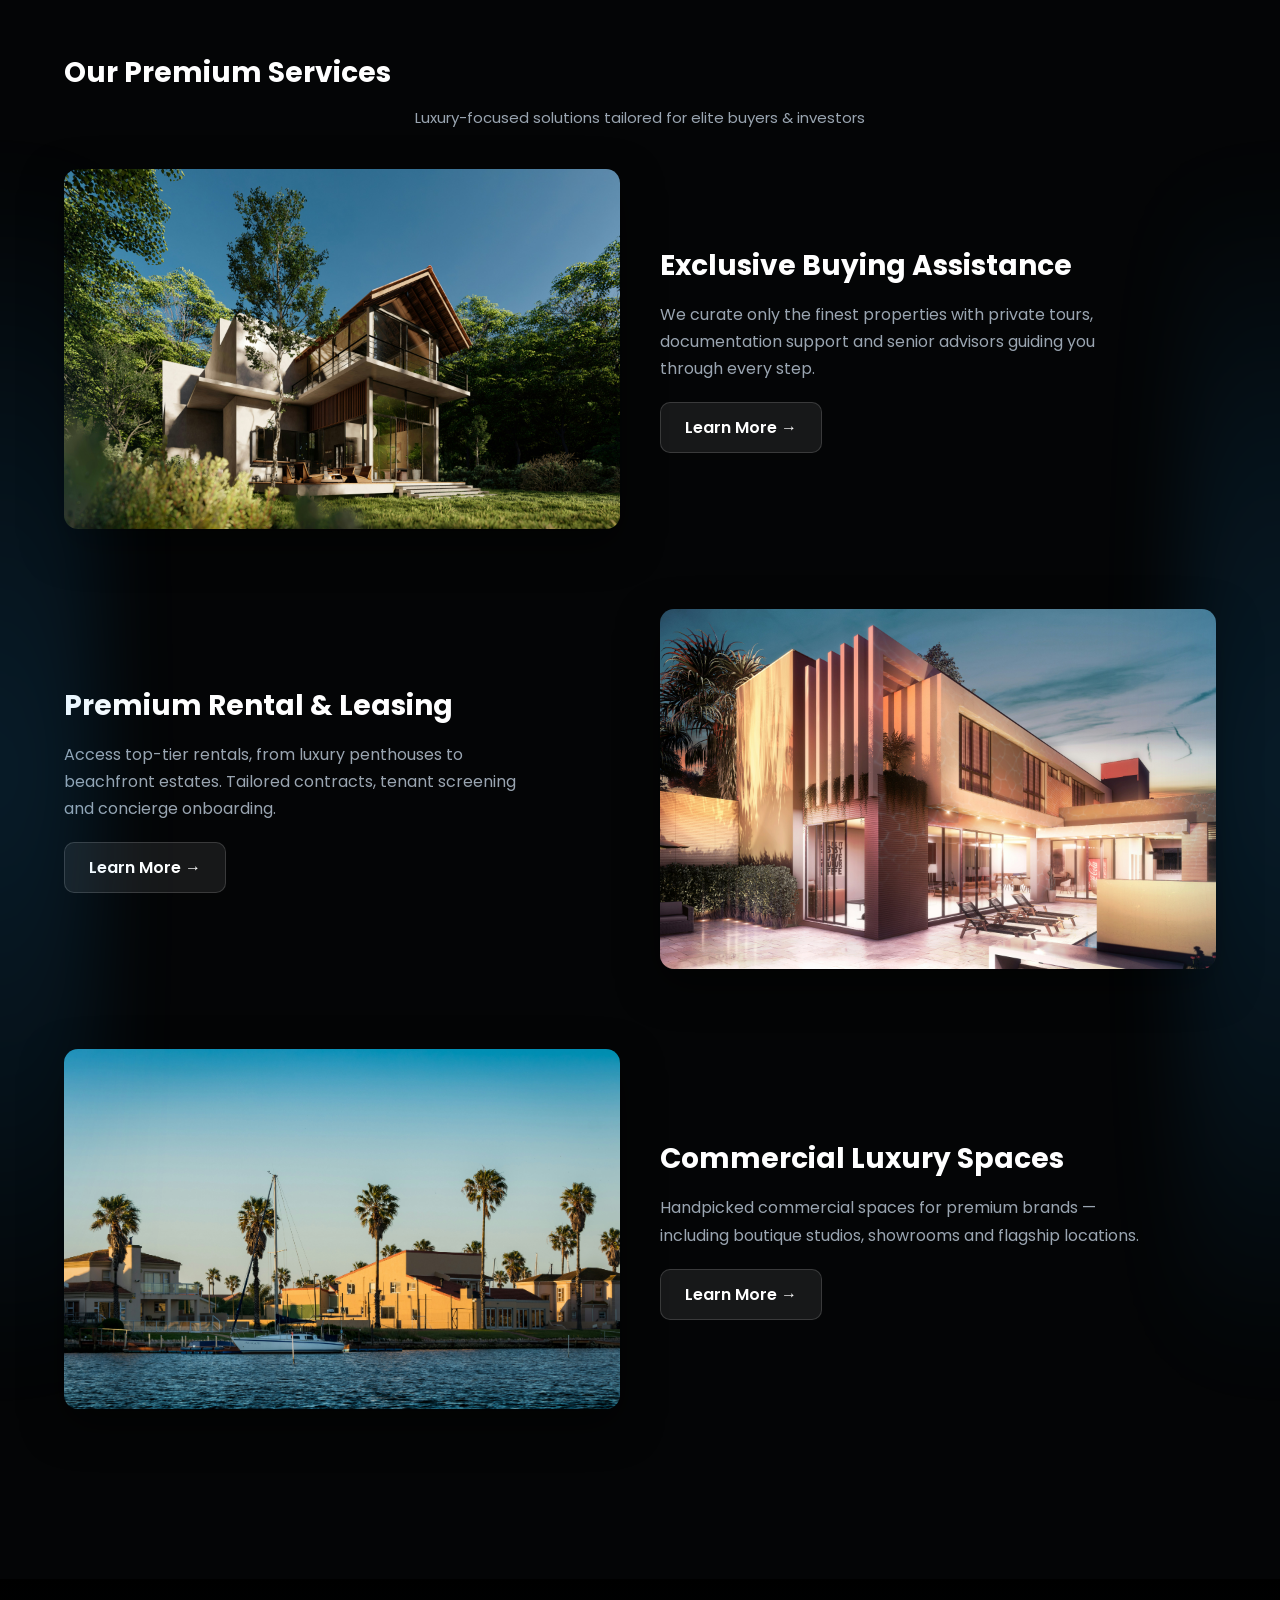
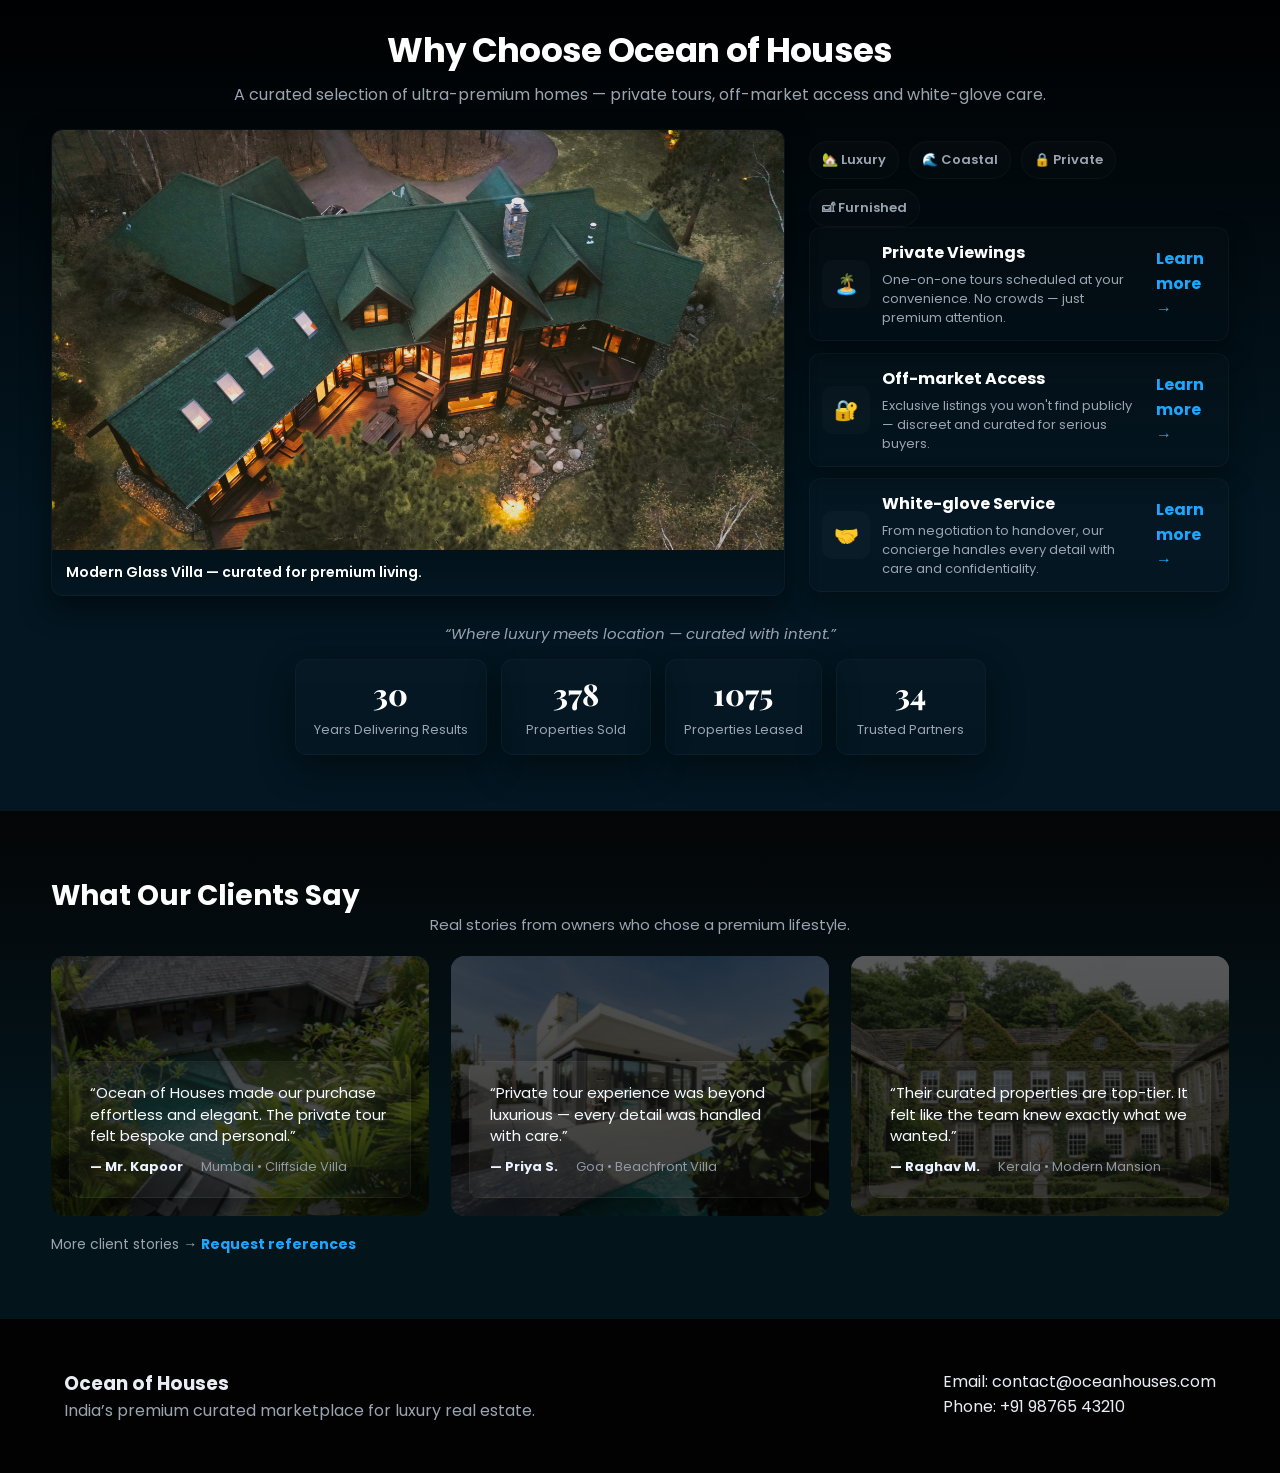
==== commit d6d9cd2a: "optimized code" ====
--- a/index.html
+++ b/index.html
@@ -155,7 +155,7 @@
   </div>
 </section>
 
-<!-- ===== WHY CHOOSE SECTION —  ===== -->
+<!-- ===== WHY CHOOSE SECTION — optimized for performance ===== -->
 <section id="why-choose" class="section-magazine">
   <div class="why-inner">
 
@@ -169,25 +169,16 @@
     <div class="why-grid">
 
       <div class="why-left">
-        <!-- big image (link opens modal-prop2) -->
-        <a class="big-link" href="#modal-prop2" aria-label="Open Modern Glass Villa">
-          <figure class="big-figure">
-            <img src="./images/prop2.jpg" alt="Modern Glass Villa — curated for premium living." loading="lazy">
-            <figcaption class="big-caption">Modern Glass Villa — curated for premium living.</figcaption>
-          </figure>
-        </a>
-
-        <!-- thumbnails under the big image -->
-        <div class="thumbs-row" aria-label="Property previews">
-          <a class="thumb" href="#modal-prop1"><img src="./images/thumb1.jpg" alt="preview 1" loading="lazy"></a>
-          <a class="thumb" href="#modal-prop2"><img src="./images/thumb2.jpg" alt="preview 2" loading="lazy"></a>
-          <a class="thumb" href="#modal-prop3"><img src="./images/thumb3.jpg" alt="preview 3" loading="lazy"></a>
-          <a class="thumb" href="#modal-prop4"><img src="./images/thumb4.jpg" alt="preview 4" loading="lazy"></a>
-          <a class="thumb" href="#modal-prop5"><img src="./images/thumb5.jpg" alt="preview 5" loading="lazy"></a>
-          <a class="thumb" href="#modal-prop6"><img src="./images/thumb6.jpg" alt="preview 6" loading="lazy"></a>
-        </div>
-      </div>
- 
+        <!-- big image (plain figure — not a link, no modal) -->
+        <figure class="big-figure">
+          <!-- explicit width/height to avoid layout shifts -->
+          <img src="./images/prop2.jpg" alt="Modern Glass Villa — curated for premium living."
+               width="1200" height="700" loading="lazy">
+          <figcaption class="big-caption">Modern Glass Villa — curated for premium living.</figcaption>
+        </figure>
+        <!-- thumbnails removed for performance -->
+      </div>
+
       <aside class="why-right">
         <div class="tags-ribbon tags-grid" aria-hidden="false">
           <span class="tag">🏡 Luxury</span>
@@ -203,7 +194,7 @@
             <h3>Private Viewings</h3>
             <p>One-on-one tours scheduled at your convenience. No crowds — just premium attention.</p>
           </div>
-          <a class="f-link" href="#modal-prop1">Learn more →</a>
+          <span class="f-link">Learn more →</span>
         </div>
 
         <div class="feature-card">
@@ -212,7 +203,7 @@
             <h3>Off-market Access</h3>
             <p>Exclusive listings you won't find publicly — discreet and curated for serious buyers.</p>
           </div>
-          <a class="f-link" href="#modal-prop2">Learn more →</a>
+          <span class="f-link">Learn more →</span>
         </div>
 
         <div class="feature-card">
@@ -221,7 +212,7 @@
             <h3>White-glove Service</h3>
             <p>From negotiation to handover, our concierge handles every detail with care and confidentiality.</p>
           </div>
-          <a class="f-link" href="#modal-prop3">Learn more →</a>
+          <span class="f-link">Learn more →</span>
         </div>
       </aside>
 
@@ -229,106 +220,28 @@
 
     <blockquote class="why-quote">“Where luxury meets location — curated with intent.”</blockquote>
 
-    <!-- stats row -->
+    <!-- stats row (static numbers to avoid extra JS) -->
     <div class="why-stats" id="whyStats">
       <div class="stat-card">
-        <div class="stat-num" data-target="30">30</div>
+        <div class="stat-num">30</div>
         <div class="stat-label">Years Delivering Results</div>
       </div>
       <div class="stat-card">
-        <div class="stat-num" data-target="378">378</div>
+        <div class="stat-num">378</div>
         <div class="stat-label">Properties Sold</div>
       </div>
       <div class="stat-card">
-        <div class="stat-num" data-target="1075">1075</div>
+        <div class="stat-num">1075</div>
         <div class="stat-label">Properties Leased</div>
       </div>
       <div class="stat-card">
-        <div class="stat-num" data-target="34">34</div>
+        <div class="stat-num">34</div>
         <div class="stat-label">Trusted Partners</div>
       </div>
     </div>
 
   </div>
 </section>
-
-<div id="modal-prop1" class="mag-modal" aria-hidden="true">
-  <div class="modal-box">
-    <a class="modal-close" href="#why-choose" aria-label="Close">✕</a>
-    <div class="modal-left"><img src="./images/prop1.jpg" alt="Cliffside Mansion" loading="lazy"></div>
-    <div class="modal-right">
-      <h3>Cliffside Mansion</h3>
-      <p class="muted">₹18 Cr • Kerala • 6 BHK</p>
-      <p>Panoramic sea views, infinity pool, landscaped terraces and private access. Contact us for a private tour.</p>
-      <a class="btn-primary" href="#contact">Request private tour</a>
-    </div>
-  </div>
-</div>
-
-<div id="modal-prop2" class="mag-modal" aria-hidden="true">
-  <div class="modal-box">
-    <a class="modal-close" href="#why-choose" aria-label="Close">✕</a>
-    <div class="modal-left"><img src="./images/prop2.jpg" alt="Modern Glass Villa" loading="lazy"></div>
-    <div class="modal-right">
-      <h3>Modern Glass Villa</h3>
-      <p class="muted">₹12 Cr • Mumbai • 4 BHK</p>
-      <p>Minimalist architecture with panoramic windows, sky deck and premium finishes. Ask for an off-hour private showing.</p>
-      <a class="btn-primary" href="#contact">Request private tour</a>
-    </div>
-  </div>
-</div>
-
-<div id="modal-prop3" class="mag-modal" aria-hidden="true">
-  <div class="modal-box">
-    <a class="modal-close" href="#why-choose" aria-label="Close">✕</a>
-    <div class="modal-left"><img src="./images/prop3.jpg" alt="Beachfront Villa" loading="lazy"></div>
-    <div class="modal-right">
-      <h3>Beachfront Villa</h3>
-      <p class="muted">₹7.5 Cr • Goa</p>
-      <p>Direct beach access, ocean-facing balconies and private cabana. Perfect for a bespoke coastal lifestyle.</p>
-      <a class="btn-primary" href="#contact">Request private tour</a>
-    </div>
-  </div>
-</div>
-
-<div id="modal-prop4" class="mag-modal" aria-hidden="true">
-  <div class="modal-box">
-    <a class="modal-close" href="#why-choose" aria-label="Close">✕</a>
-    <div class="modal-left"><img src="./images/prop4.jpg" alt="Hillside Estate" loading="lazy"></div>
-    <div class="modal-right">
-      <h3>Hillside Estate</h3>
-      <p class="muted">Secluded estate with valley views.</p>
-      <p>Perfect for buyers seeking privacy and expansive grounds.</p>
-      <a class="btn-primary" href="#contact">Request private tour</a>
-    </div>
-  </div>
-</div>
-
-<div id="modal-prop5" class="mag-modal" aria-hidden="true">
-  <div class="modal-box">
-    <a class="modal-close" href="#why-choose" aria-label="Close">✕</a>
-    <div class="modal-left"><img src="./images/prop5.jpg" alt="City Penthouse" loading="lazy"></div>
-    <div class="modal-right">
-      <h3>City Penthouse</h3>
-      <p class="muted">Skyline views & rooftop terrace.</p>
-      <p>Private elevator access and designer finishes for a sophisticated urban lifestyle.</p>
-      <a class="btn-primary" href="#contact">Request private tour</a>
-    </div>
-  </div>
-</div>
-
-<div id="modal-prop6" class="mag-modal" aria-hidden="true">
-  <div class="modal-box">
-    <a class="modal-close" href="#why-choose" aria-label="Close">✕</a>
-    <div class="modal-left"><img src="./images/prop6.jpg" alt="Pool Villa" loading="lazy"></div>
-    <div class="modal-right">
-      <h3>Pool Villa</h3>
-      <p class="muted">Designer pool & outdoor living.</p>
-      <p>Great for families wanting outdoor entertaining and privacy.</p>
-      <a class="btn-primary" href="#contact">Request private tour</a>
-    </div>
-  </div>
-</div>
 
 <!-- TESTIMONIALS  -->
 <section id="testimonials" class="section-dark testimonials-backed">
--- a/style.css
+++ b/style.css
@@ -689,7 +689,7 @@
   }
 }
 
-/* ===== WHY CHOOSE ===== */
+/* ===== WHY CHOOSE  ===== */
 
 :root{
   --bg-dark:#000;
@@ -701,97 +701,78 @@
   --radius:12px;
 }
 
-/* Section shell */
 .section-magazine{
-  background: linear-gradient(180deg, var(--bg-dark) 0%, var(--navy-deep) 55%, #041b26 100%);
-  padding:44px 0 60px;
+  background: linear-gradient(180deg, var(--bg-dark) 0%, var(--navy-deep) 65%);
+  padding:40px 0 56px;
   position:relative;
   overflow:visible;
 }
 
 .why-inner{ width:92%; max-width:var(--container); margin:0 auto; }
 
-.why-head{ text-align:center; margin-bottom:26px; }
-.why-title{ font-family:'Playfair Display', serif; font-size:36px; color:#fff; margin:6px 0; letter-spacing: -0.02em; }
+.why-head{ text-align:center; margin-bottom:22px; }
+.why-title{ font-family:Poppins, Arial, sans-serif; font-size:34px; color:#fff; margin:6px 0; letter-spacing:-0.02em; }
 .why-sub{ color:var(--muted); font-family:Poppins, sans-serif; margin-top:6px; }
 
-.why-grid{ display:grid; grid-template-columns: 1fr 420px; gap:28px; align-items:start; margin-top:8px; }
-
-/* big image */
-.big-figure{ margin:0; border-radius:14px; overflow:hidden; border:1px solid rgba(255,255,255,0.04); box-shadow:0 40px 120px rgba(0,0,0,0.6); display:block; }
-.big-figure img{ width:100%; height:420px; object-fit:cover; display:block; filter:brightness(.92) contrast(1.04); }
-.big-caption{ position:relative; display:block; padding:16px; background:linear-gradient(180deg, rgba(0,0,0,0.25), transparent); color:#fff; font-weight:600; }
-
-/* tags ribbon under big image */
+.why-grid{ display:grid; grid-template-columns: 1fr 420px; gap:24px; align-items:start; margin-top:6px; }
+
+.big-figure{
+  margin:0; border-radius:12px; overflow:hidden;
+  border:1px solid rgba(255,255,255,0.03);
+  box-shadow:0 12px 28px rgba(0,0,0,0.5); 
+  background:linear-gradient(180deg, rgba(255,255,255,0.01), transparent);
+}
+.big-figure img{
+  width:100%;
+  height:420px;
+  object-fit:cover;
+  display:block;
+}
+.big-caption{
+  position:relative; display:block; padding:12px 14px; color:#fff; font-weight:600;
+  background: linear-gradient(180deg, rgba(0,0,0,0.22), transparent);
+  font-size:14px;
+}
 .tags-ribbon{ display:flex; gap:10px; margin-top:12px; flex-wrap:wrap; }
-.tag{ background:linear-gradient(180deg, rgba(255,255,255,0.02), rgba(255,255,255,0.01)); padding:8px 12px; border-radius:999px; color:var(--muted); font-weight:600; border:1px solid rgba(255,255,255,0.03); }
-
-/* thumbnails row */
-.thumbs-row{ display:flex; gap:10px; margin-top:12px; flex-wrap:wrap; }
-.thumb{ width:96px; height:64px; display:inline-block; border-radius:10px; overflow:hidden; border:1px solid rgba(255,255,255,0.03); box-shadow:0 16px 40px rgba(0,0,0,0.45); transition:transform .18s ease; }
-.thumb img{ width:100%; height:100%; object-fit:cover; display:block; }
-.thumb:hover{ transform:translateY(-6px); }
-
+.tag{
+  background:linear-gradient(180deg, rgba(255,255,255,0.02), rgba(255,255,255,0.01));
+  padding:8px 12px; border-radius:999px; color:var(--muted); font-weight:600;
+  border:1px solid rgba(255,255,255,0.03);
+  font-size:13px;
+}
 .why-right{ position:relative; }
-.feature-card{ display:grid; grid-template-columns:48px 1fr 60px; gap:12px; align-items:center; background:linear-gradient(180deg, rgba(255,255,255,0.02), rgba(255,255,255,0.01)); padding:14px; border-radius:12px; margin-bottom:12px; border:1px solid rgba(255,255,255,0.03); transition:transform .18s ease, box-shadow .18s ease; }
-.feature-card:hover{ transform:translateY(-6px); box-shadow:0 26px 60px rgba(0,0,0,0.5); }
+
+.feature-card{
+  display:grid; grid-template-columns:48px 1fr 60px; gap:12px; align-items:center;
+  background:linear-gradient(180deg, rgba(255,255,255,0.01), rgba(255,255,255,0.005));
+  padding:12px; border-radius:12px; margin-bottom:12px; border:1px solid rgba(255,255,255,0.03);
+  transition: transform .2s ease; will-change: transform;
+  box-shadow: 0 10px 26px rgba(0,0,0,0.35);
+}
+.feature-card:hover{ transform: translateY(-6px); }
 .f-left{ width:48px; height:48px; border-radius:10px; display:flex; align-items:center; justify-content:center; background:rgba(255,255,255,0.02); color:var(--accent); font-size:20px; }
 .f-body h3{ margin:0; color:#fff; font-size:16px; }
 .f-body p{ margin:6px 0 0; color:var(--muted); font-size:13px; line-height:1.45; }
 .f-link{ color:var(--accent); font-weight:700; text-decoration:none; justify-self:end; }
 
-.why-quote{ text-align:center; color:var(--muted); font-family:Poppins, sans-serif; font-size:15px; margin:22px 0 18px; font-style:italic; }
-
-/* ----- STATS ROW ----- */
-.why-stats{ display:flex; gap:18px; justify-content:center; align-items:stretch; margin-top:14px; flex-wrap:wrap; }
-.stat-card{ background:linear-gradient(180deg, rgba(255,255,255,0.02), rgba(255,255,255,0.01)); padding:18px 22px; border-radius:12px; min-width:170px; text-align:center; border:1px solid rgba(255,255,255,0.03); box-shadow:0 22px 60px rgba(0,0,0,0.5); }
-.stat-num{ font-family:'Playfair Display', serif; font-size:36px; color:#fff; font-weight:800; }
-.stat-label{ color:var(--muted); margin-top:8px; font-size:13px; }
-
-.mag-modal{ position:fixed; inset:0; display:flex; align-items:center; justify-content:center; background:rgba(0,0,0,0.78); z-index:120; opacity:0; pointer-events:none; transition:opacity .16s ease; }
-.mag-modal:target{ opacity:1; pointer-events:auto; }
-.modal-box{ width:94%; max-width:1000px; background:linear-gradient(180deg,#04131b,#031018); border-radius:12px; padding:18px; display:flex; gap:18px; box-shadow:0 40px 120px rgba(0,0,0,0.75); position:relative; }
-.modal-left img{ width:100%; max-width:560px; height:360px; object-fit:cover; border-radius:8px; }
-.modal-right{ color:var(--muted); max-width:48%; }
-.modal-right h3{ color:#fff; margin-top:0; }
-.modal-close{ position:absolute; right:16px; top:12px; color:#fff; text-decoration:none; font-size:20px; }
-
-/* small screens */
+.why-quote{ text-align:center; color:var(--muted); font-family:Poppins, sans-serif; font-size:15px; margin:18px 0 14px; font-style:italic; }
+
+.why-stats{ display:flex; gap:14px; justify-content:center; align-items:stretch; margin-top:12px; flex-wrap:wrap; }
+.stat-card{
+  background:linear-gradient(180deg, rgba(255,255,255,0.01), rgba(255,255,255,0.005));
+  padding:14px 18px; border-radius:12px; min-width:150px; text-align:center;
+  border:1px solid rgba(255,255,255,0.03); box-shadow:0 12px 36px rgba(0,0,0,0.45);
+}
+.stat-num{ font-family:'Playfair Display', serif; font-size:30px; color:#fff; font-weight:800; }
+.stat-label{ color:var(--muted); margin-top:6px; font-size:13px; }
+
 @media (max-width:1000px){
   .why-grid{ display:block; }
-  .big-figure img{ height:320px; }
-  .thumbs-row{ justify-content:flex-start; }
-  .why-right{ margin-top:12px; }
-  .modal-left img{ height:220px; max-width:100%; }
-  .why-title{ font-size:28px; }
+  .big-figure img{ height:300px; }
+  .why-title{ font-size:26px; }
   .stat-card{ min-width:120px; }
 }
 
-.big-link { text-decoration: none; }
-.big-link .big-caption,
-.big-link img { text-decoration: none !important; }
-
-.tags-grid {
-  display: grid;
-  grid-template-columns: repeat(2, 1fr);
-  gap: 10px;
-  margin-bottom: 18px;
-}
-
-.mag-modal {
-  position: fixed;
-  inset: 0;
-  display:flex;
-  align-items:center;
-  justify-content:center;
-  background: rgba(0,0,0,0.78);
-  z-index: 120;
-  opacity: 0;
-  pointer-events: none;
-  transition: opacity .16s ease;
-}
-.mag-modal:target {
-  opacity: 1;
-  pointer-events: auto;
-}
-
+@media (prefers-reduced-motion: reduce){
+  .feature-card, .big-figure, .stat-card { transition: none !important; animation: none !important; }
+}
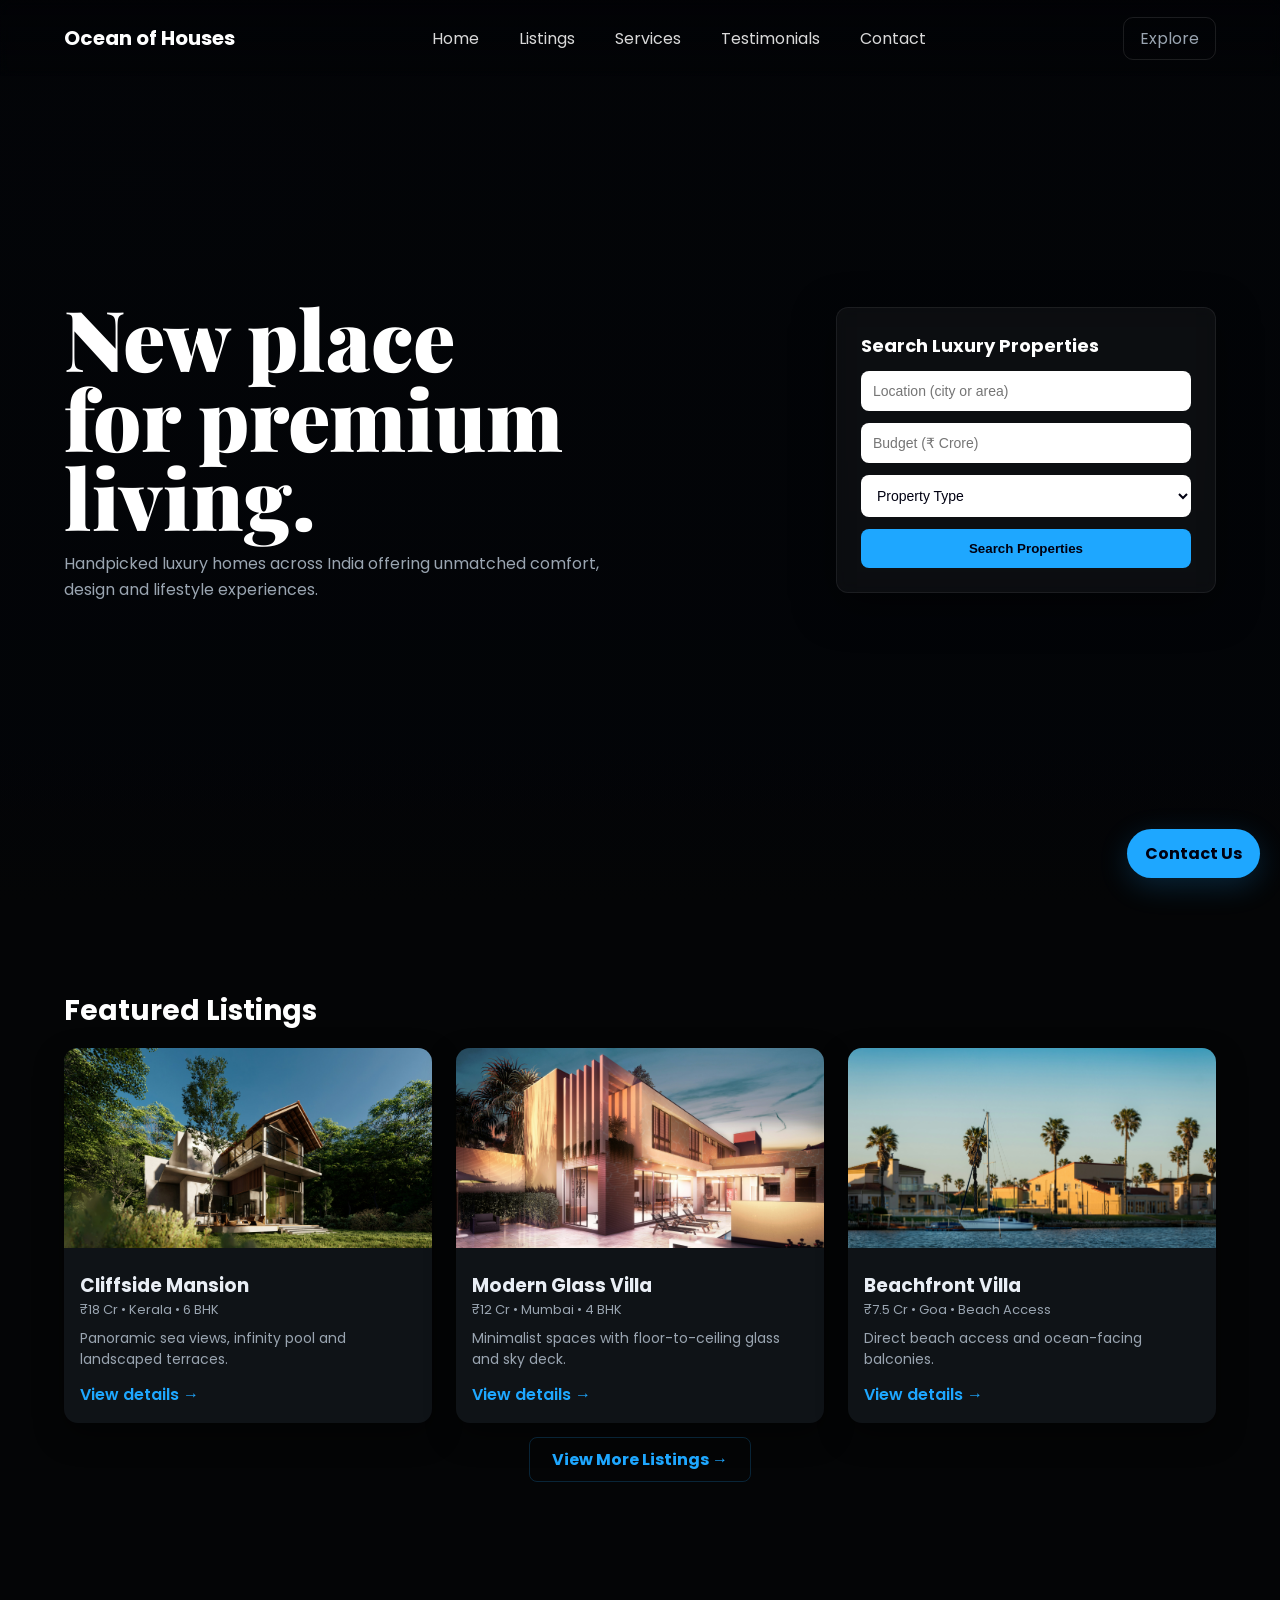
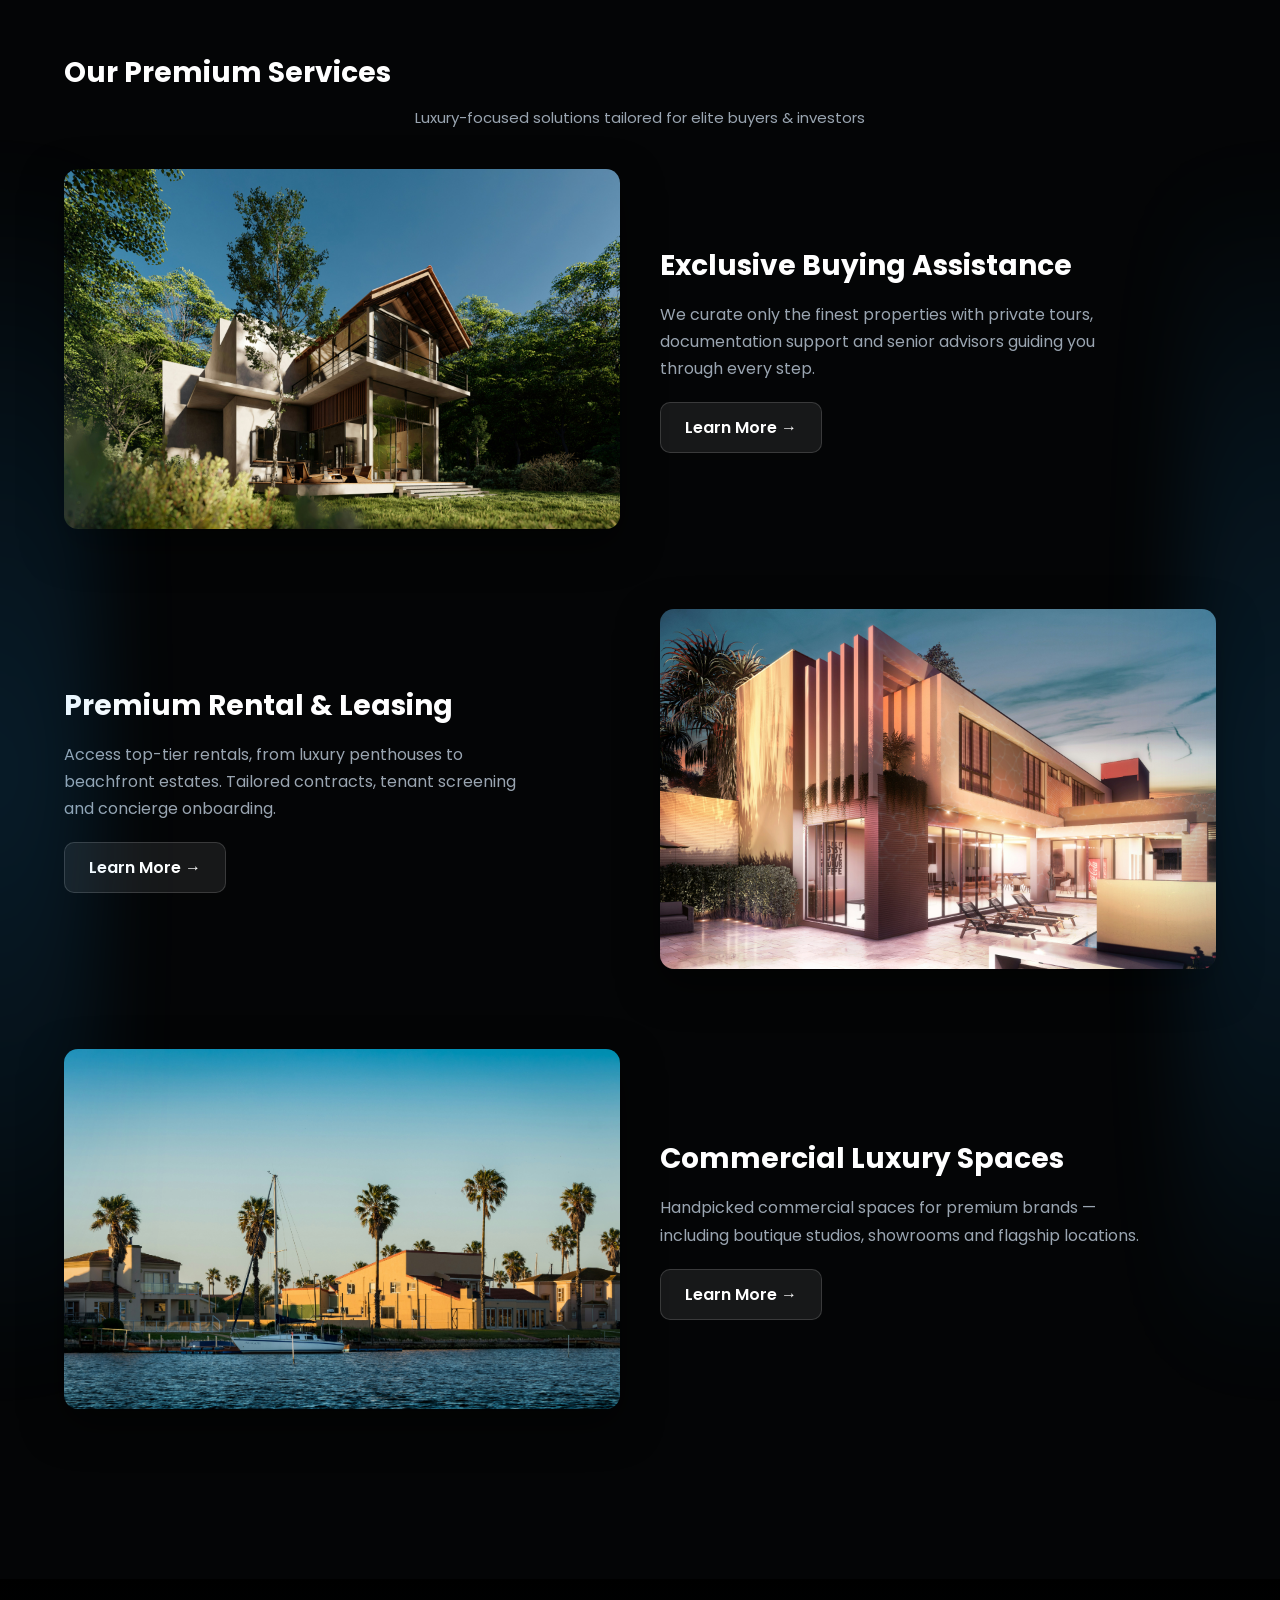
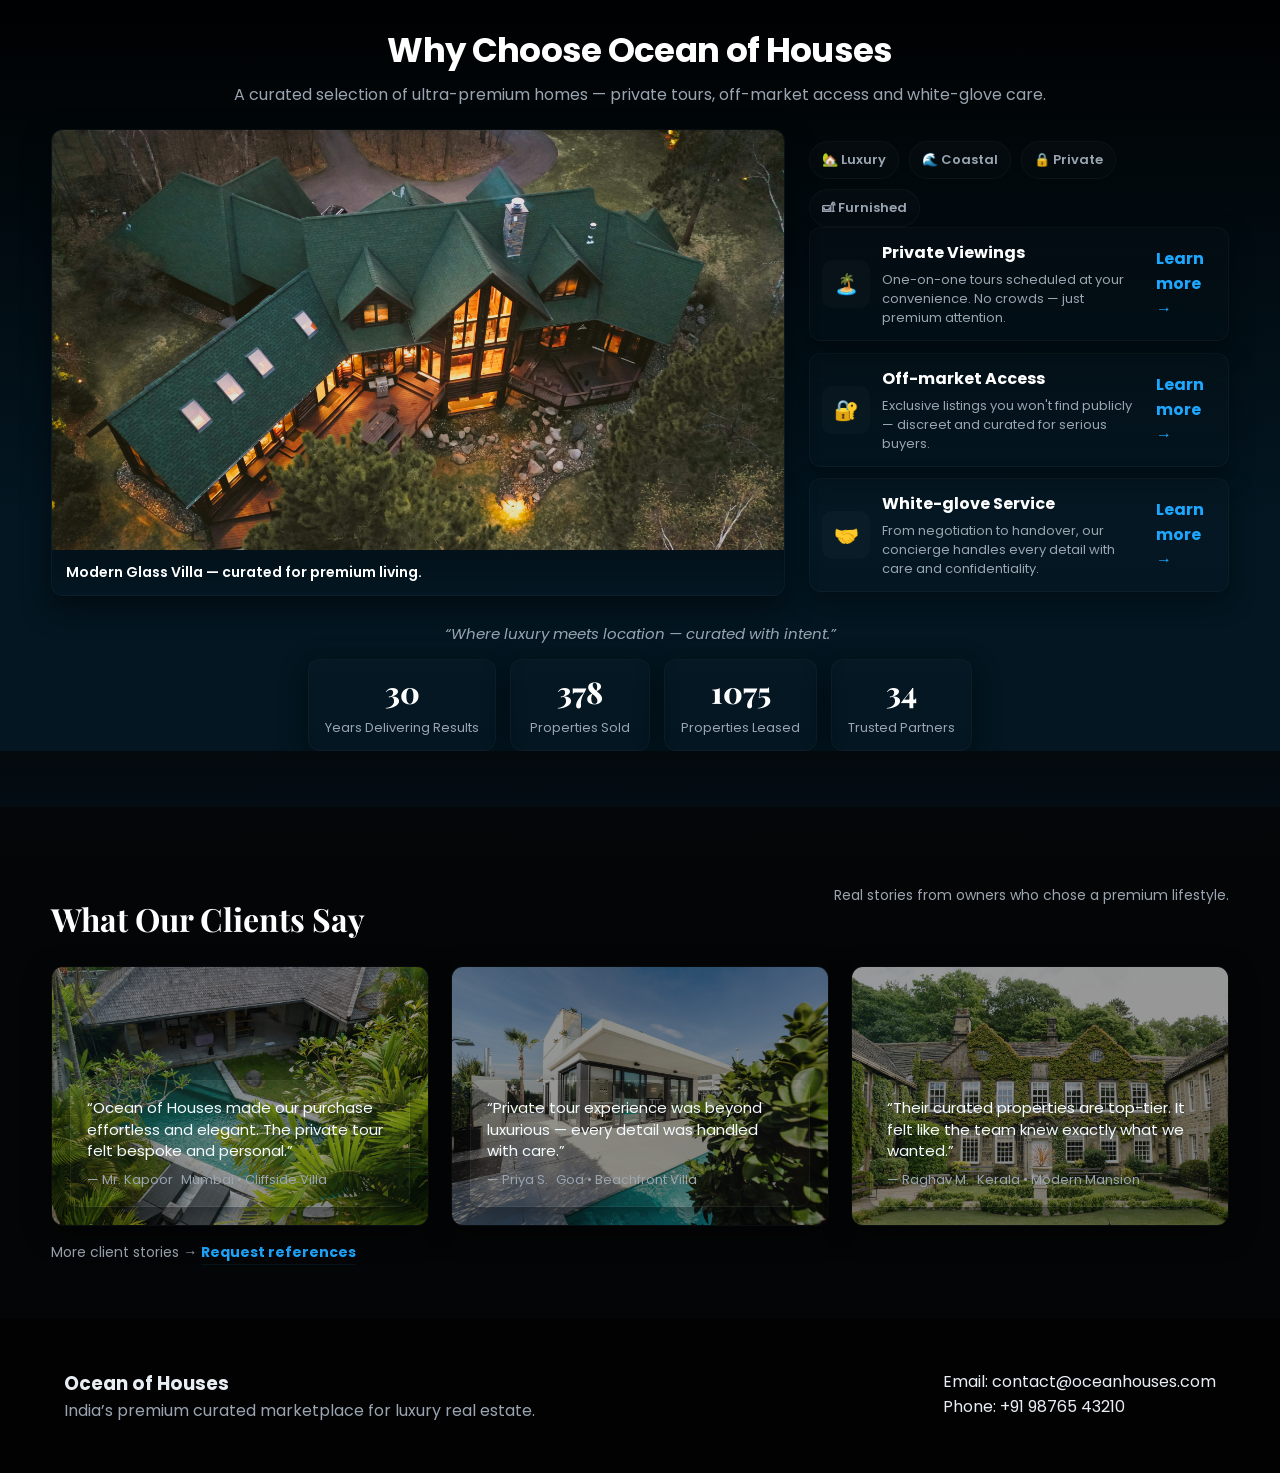
==== commit 8b9c68c1: "Improved feedback section css" ====
--- a/index.html
+++ b/index.html
@@ -246,10 +246,10 @@
 <!-- TESTIMONIALS  -->
 <section id="testimonials" class="section-dark testimonials-backed">
   <div class="section-inner">
-    <h2 class="section-title">What Our Clients Say</h2>
-    <p class="section-sub" style="margin-bottom:20px;color:var(--muted)">
-      Real stories from owners who chose a premium lifestyle.
-    </p>
+<div class="testimonials-header">
+  <h2 class="section-title">What Our Clients Say</h2>
+  <div class="section-sub section-sub-right">Real stories from owners who chose a premium lifestyle.</div>
+</div>
 
     <div class="testimonials-wrap">
 
--- a/style.css
+++ b/style.css
@@ -486,98 +486,230 @@
   color:#c2c7ce;
 }
 
-/* ===== Testimonials  ===== */
-
-.testimonials-backed{ padding:64px 0; background:linear-gradient(180deg,#040506,#03141a 60%); }
-.testimonials-backed .section-inner{ max-width:var(--container); width:92%; margin:auto; }
-
-.testimonials-backed .section-title{ margin-bottom:6px; color:#fff; }
-
-.testimonials-wrap{
-  display:grid;
+/* =========================
+   TESTIMONIALS SECTION — full CSS (drop-in)
+   Affects ONLY #testimonials and its children.
+   Performance-friendly: only transform & opacity animations.
+   ========================= */
+
+/* Ensure root variables are available; if not, adjust colors below */
+:root{
+  --muted: #9aa5b1;
+  --accent: #1ea7ff;
+  --bg: #040506;
+}
+
+/* Section shell: local top blend to avoid a hard edge under nav */
+#testimonials {
+  position: relative;
+  background: var(--bg);
+  padding-top: 72px; /* space to breathe under nav */
+  padding-bottom: 56px;
+  overflow: visible;
+}
+
+/* soft top fade just for this section (cheap gradient) */
+#testimonials::before {
+  content: "";
+  position: absolute;
+  left: 0;
+  right: 0;
+  top: -56px;
+  height: 120px;
+  background: linear-gradient(
+    to bottom,
+    rgba(4,8,12,0.92),
+    rgba(4,8,12,0.6),
+    transparent
+  );
+  pointer-events: none;
+  z-index: 0;
+}
+
+/* ensure section-inner sits above the fade */
+#testimonials .section-inner {
+  position: relative;
+  z-index: 2;
+  width: 92%;
+  max-width: var(--container, 1200px);
+  margin: 0 auto;
+}
+
+/* Optional header layout (title left, subtitle right).
+   If you didn't change HTML, these rules will also style default heading nicely. */
+.testimonials-header {
+  display: flex;
+  justify-content: space-between;
+  align-items: flex-end;
+  gap: 18px;
+  margin-bottom: 18px;
+}
+.testimonials-header .section-title {
+  font-family: 'Playfair Display', serif;
+  font-size: 32px;
+  color: #ffffff;
+  margin: 0;
+}
+.testimonials-header .section-sub-right {
+  color: var(--muted);
+  font-family: Poppins, sans-serif;
+  font-size: 15px;
+  max-width: 520px;
+  text-align: right;
+}
+
+/* fallback styling if header wasn't modified */
+#testimonials .section-title {
+  font-size: 32px;
+  margin: 0 0 6px 0;
+  color: #fff;
+}
+#testimonials .section-sub {
+  color: var(--muted);
+  margin-top: 6px;
+  font-size: 14px;
+}
+
+/* Testimonials grid */
+.testimonials-wrap {
+  display: grid;
   grid-template-columns: repeat(auto-fit, minmax(260px, 1fr));
-  gap:22px;
-  align-items:stretch;
-  margin-top:18px;
-}
-
-.tb-card{
-  position:relative;
-  height:260px;                
-  border-radius:14px;
-  overflow:hidden;
-  isolation:isolate;
-  will-change: transform, opacity;
-  transition: transform .28s cubic-bezier(.2,.9,.2,1), box-shadow .28s;
-  display:flex;
-  align-items:flex-end;
-}
-
-.tb-card::before{
-  content:"";
-  position:absolute; inset:0;
+  gap: 22px;
+  margin-top: 20px;
+}
+
+/* Card shell (glass look over muted bg).
+   Keep transitions to transform only for smoothness. */
+.tb-card {
+  position: relative;
+  height: 260px;
+  border-radius: 12px;
+  overflow: hidden;
+  display: flex;
+  align-items: flex-end;
+  transition: transform .22s cubic-bezier(.2,.9,.2,1);
+  will-change: transform;
+  box-shadow: 0 8px 28px rgba(0,0,0,0.45); /* static shadow, don't animate */
+  background: linear-gradient(180deg, rgba(6,12,16,0.56), rgba(3,6,10,0.42));
+  border: 1px solid rgba(255,255,255,0.02);
+}
+
+/* Background image (via inline --bg variable on each card).
+   Keep static filters only; no hover-scale or heavy filter transitions. */
+.tb-card::before {
+  content: "";
+  position: absolute;
+  inset: 0;
   background-image: var(--bg);
-  background-size:cover;
-  background-position:center;
-  transform: scale(1.06); /* slight zoom */
-  filter: contrast(.9) saturate(.9) brightness(.55);
-  opacity:1;
-  will-change: transform, opacity;
-  transition: transform 0.9s linear;
-}
-
-.tb-card::after{
-  content:"";
-  position:absolute; inset:0;
-  background: linear-gradient(180deg, rgba(2,6,10,0.35), rgba(2,6,10,0.55));
-  mix-blend-mode: multiply;
-  pointer-events:none;
-}
-
-.tb-content{
-  position:relative;
-  z-index:2;
-  padding:20px;
-  margin:18px;
-  border-radius:10px;
-  background: linear-gradient(180deg, rgba(255,255,255,0.04), rgba(255,255,255,0.02));
-  border:1px solid rgba(255,255,255,0.04);
-  box-shadow: 0 12px 30px rgba(0,0,0,0.45);
-  color:var(--muted);
-  backdrop-filter: none; 
-}
-
-.tb-content blockquote{
-  margin:0 0 10px 0;
-  color:#f6fbff;
+  background-size: cover;
+  background-position: center;
+  opacity: 0.86;
+  filter: brightness(.70) saturate(.95) contrast(.95); /* static */
+  transform: translateZ(0);
+  z-index: 0;
+}
+
+/* Subtle colored vignette for mood (cheap, static) */
+.tb-card::after {
+  content: "";
+  position: absolute;
+  inset: 0;
+  background:
+    radial-gradient(circle at 8% 22%, rgba(30,167,255,0.06), transparent 26%),
+    radial-gradient(circle at 92% 78%, rgba(0,0,0,0.12), transparent 40%);
+  mix-blend-mode: screen;
+  pointer-events: none;
+  z-index: 1;
+}
+
+/* Card content (glass panel) */
+.tb-content {
+  position: relative;
+  z-index: 2;
+  margin: 18px;
+  padding: 16px;
+  border-radius: 10px;
+  background: linear-gradient(180deg, rgba(255,255,255,0.03), rgba(255,255,255,0.015));
+  border: 1px solid rgba(255,255,255,0.04);
+  color: #eaf3ff;
+  box-shadow: 0 8px 22px rgba(2,6,12,0.45);
   font-family: Poppins, sans-serif;
-  font-size:15px;
-  line-height:1.45;
-}
-
-.tb-meta{ display:flex; gap:10px; align-items:center; font-size:13px; color:var(--muted); }
-.tb-name{ color:#eaf3ff; font-weight:700; margin-right:8px; }
-.tb-note{ color:var(--muted); opacity:.9; }
-
-.tb-card:hover{
-  transform: translateY(-8px) scale(1.01);
-  box-shadow: 0 26px 70px rgba(0,0,0,0.6);
-}
-.tb-card:hover::before{ transform: scale(1.12); filter: contrast(1) saturate(1); }
-
-.testimonial-compact{ margin-top:18px; color:var(--muted); font-size:14px; }
-.link-inline{ color:var(--accent); text-decoration:none; font-weight:700; }
-
-
-@media (prefers-reduced-motion: reduce){
-  .tb-card, .tb-card::before { transition: none !important; animation: none !important; transform: none !important; }
-}
-
-@media (max-width:900px){
-  .tb-card{ height:220px; }
-  .testimonials-wrap{ gap:14px; }
-  .tb-content{ padding:16px; margin:14px; }
-}
+}
+
+/* Quote text and meta */
+.tb-content blockquote {
+  margin: 0 0 8px 0;
+  color: #f3fbff;
+  font-size: 15px;
+  line-height: 1.45;
+}
+.tb-meta {
+  font-size: 13px;
+  color: var(--muted);
+  display: flex;
+  gap: 8px;
+  align-items: center;
+}
+
+/* Hover effect: ONLY translate the card (GPU-friendly) */
+.tb-card:hover {
+  transform: translateY(-6px);
+}
+
+/* Compact "more" line and link color fix (no purple) */
+.testimonial-compact {
+  margin-top: 16px;
+  color: var(--muted);
+  font-size: 14px;
+}
+.testimonial-compact a {
+  color: var(--accent);
+  text-decoration: none;
+  font-weight: 700;
+  border-bottom: 1px solid rgba(30,167,255,0.09);
+  padding-bottom: 2px;
+}
+
+/* Stats row inside testimonials (if present) */
+.why-stats {
+  display: flex;
+  gap: 14px;
+  justify-content: center;
+  align-items: stretch;
+  margin-top: 20px;
+  flex-wrap: wrap;
+}
+.why-stats .stat-card {
+  padding: 12px 16px;
+  border-radius: 12px;
+  min-width: 140px;
+  text-align: center;
+  background: linear-gradient(180deg, rgba(255,255,255,0.01), rgba(255,255,255,0.005));
+  border: 1px solid rgba(255,255,255,0.03);
+  box-shadow: 0 8px 28px rgba(0,0,0,0.45);
+}
+.stat-num {
+  font-family: 'Playfair Display', serif;
+  font-size: 28px;
+  color: #fff;
+  font-weight: 700;
+}
+.stat-label { color: var(--muted); margin-top: 6px; font-size: 13px; }
+
+/* Accessibility / reduced motion */
+@media (prefers-reduced-motion: reduce) {
+  #testimonials * { transition: none !important; animation: none !important; transform: none !important; }
+}
+
+/* Responsive adjustments */
+@media (max-width: 1000px) {
+  .testimonials-header { flex-direction: column; align-items: flex-start; gap: 8px; }
+  .testimonials-header .section-sub-right { text-align: left; }
+  .tb-card { height: 220px; }
+  .testimonials-wrap { gap: 14px; }
+  #testimonials { padding-top: 44px; padding-bottom: 36px; }
+}
+
 
 
 /* FOOTER */
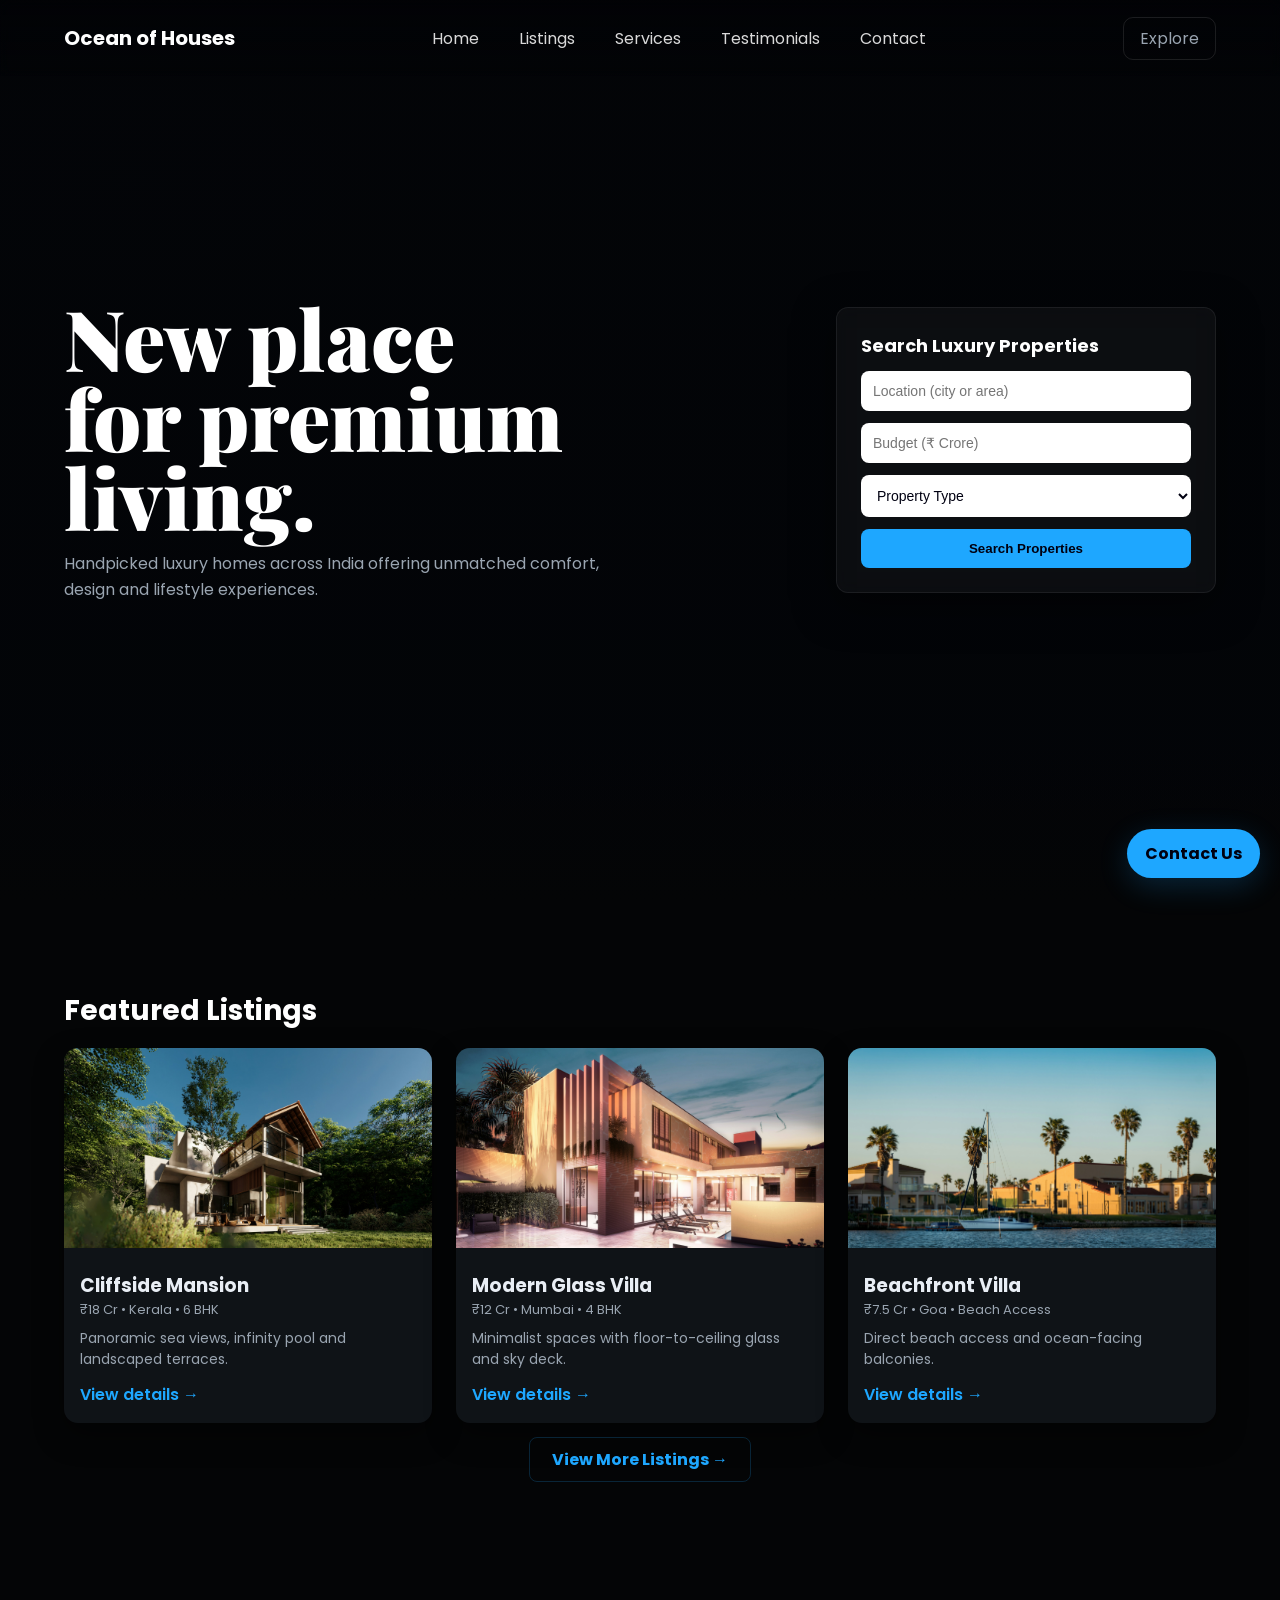
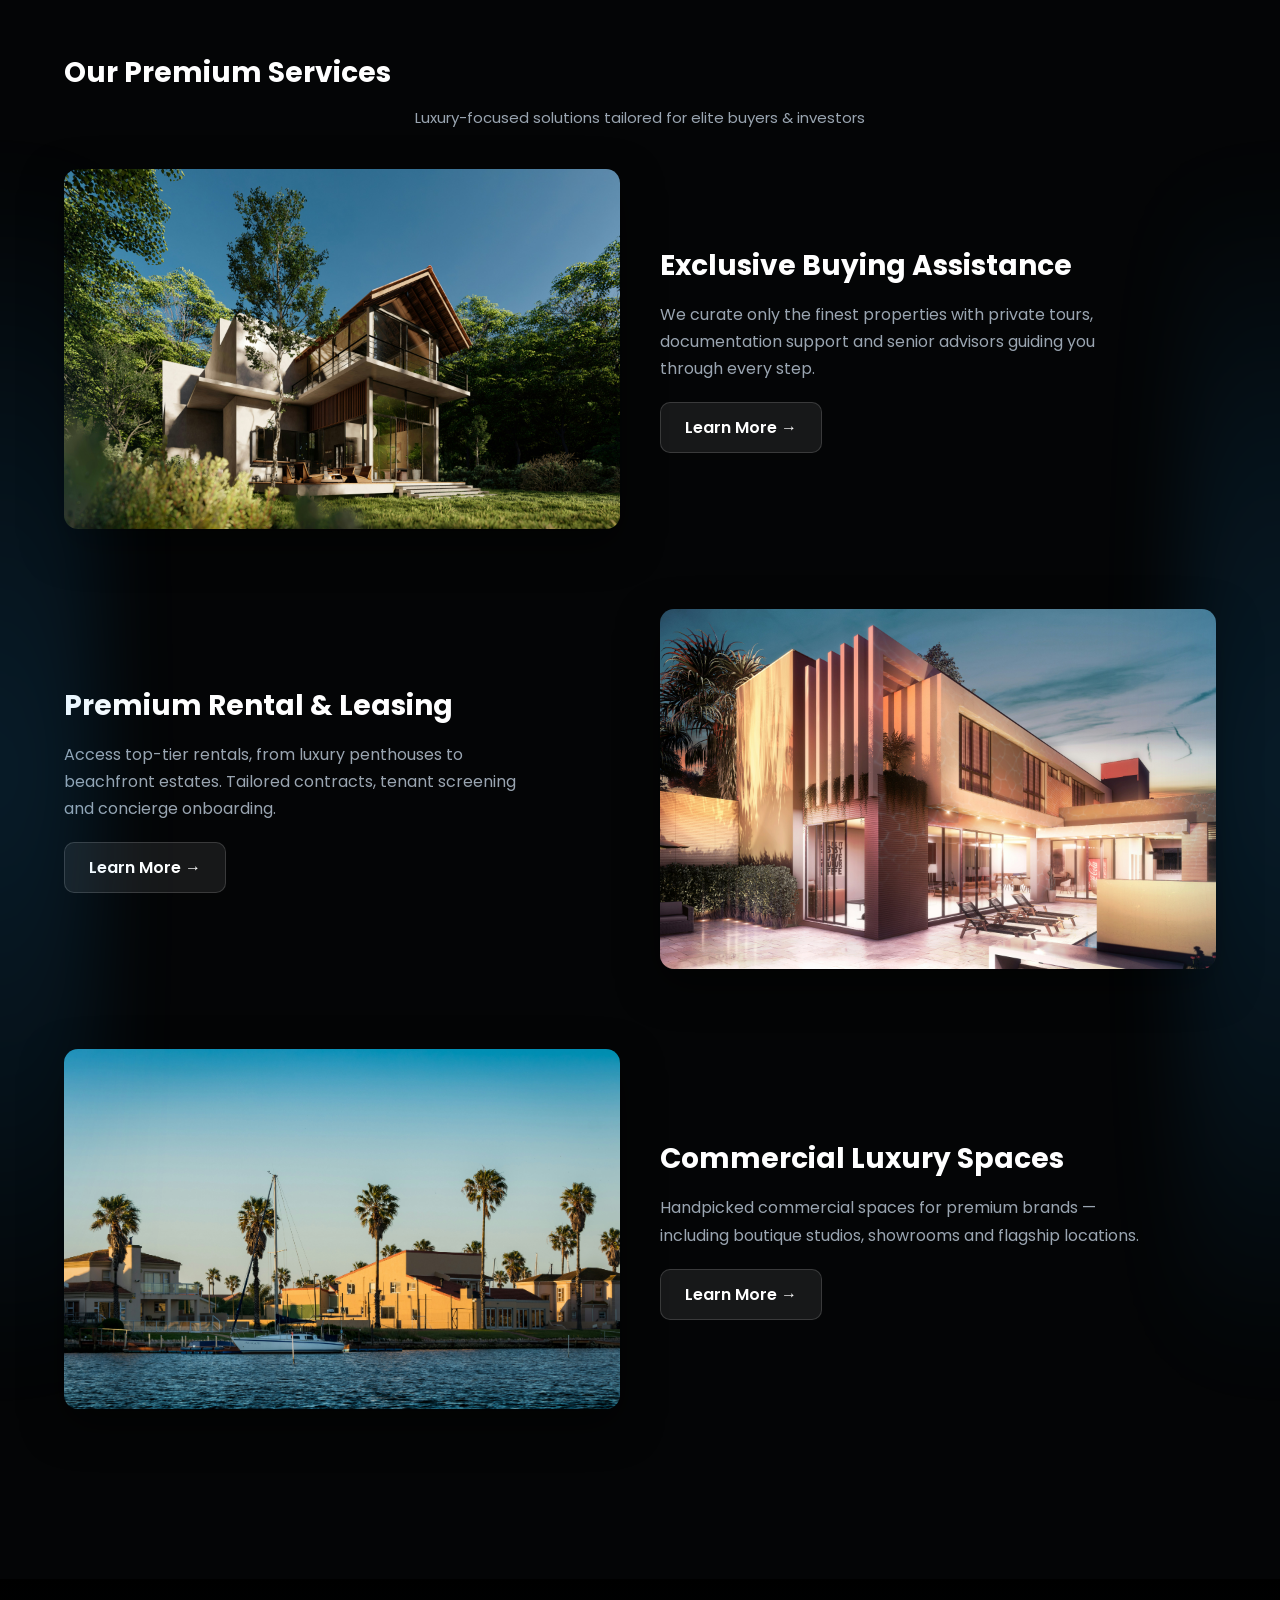
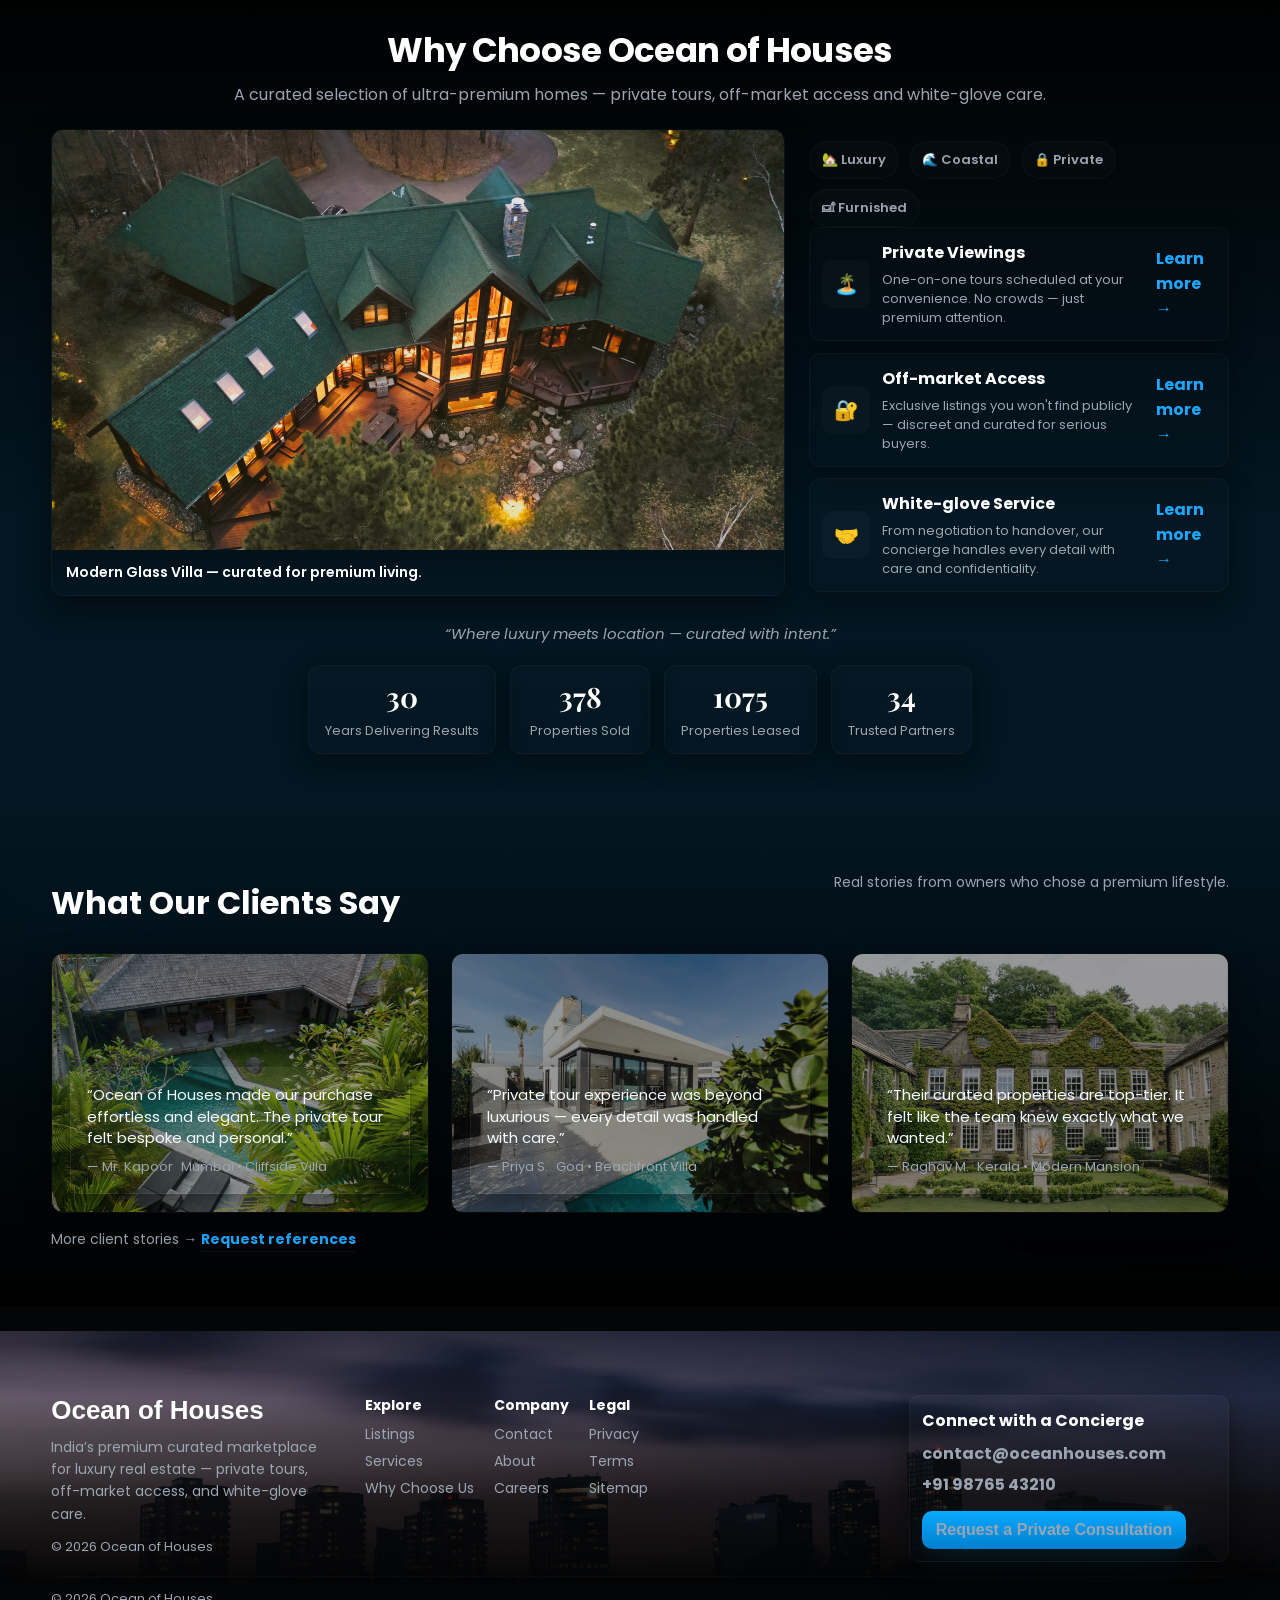
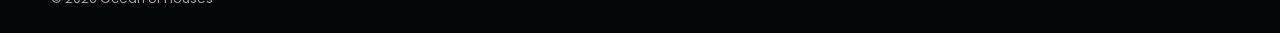
==== commit 6febcef3: "Visual Changes" ====
--- a/index.html
+++ b/index.html
@@ -132,7 +132,7 @@
       </div>
     </div>
 
-    <!-- Block 2 (reverse) -->
+    <!-- Block 2 -->
     <div class="split-service-block reverse">
       <div class="split-img" style="background-image:url('./images/list2.jpg')"></div>
       <div class="split-text">
@@ -155,28 +155,27 @@
   </div>
 </section>
 
-<!-- ===== WHY CHOOSE SECTION — optimized for performance ===== -->
+<!-- ===== WHY CHOOSE SECTION  ===== -->
 <section id="why-choose" class="section-magazine">
   <div class="why-inner">
 
-    <!-- centered heading -->
+
     <header class="why-head">
       <h2 class="why-title">Why Choose Ocean of Houses</h2>
       <div class="why-sub">A curated selection of ultra-premium homes — private tours, off-market access and white-glove care.</div>
     </header>
 
-    <!-- main split layout -->
     <div class="why-grid">
 
       <div class="why-left">
-        <!-- big image (plain figure — not a link, no modal) -->
+   
         <figure class="big-figure">
-          <!-- explicit width/height to avoid layout shifts -->
+         
           <img src="./images/prop2.jpg" alt="Modern Glass Villa — curated for premium living."
                width="1200" height="700" loading="lazy">
           <figcaption class="big-caption">Modern Glass Villa — curated for premium living.</figcaption>
         </figure>
-        <!-- thumbnails removed for performance -->
+  
       </div>
 
       <aside class="why-right">
@@ -220,7 +219,6 @@
 
     <blockquote class="why-quote">“Where luxury meets location — curated with intent.”</blockquote>
 
-    <!-- stats row (static numbers to avoid extra JS) -->
     <div class="why-stats" id="whyStats">
       <div class="stat-card">
         <div class="stat-num">30</div>
@@ -242,6 +240,7 @@
 
   </div>
 </section>
+
 
 <!-- TESTIMONIALS  -->
 <section id="testimonials" class="section-dark testimonials-backed">
@@ -276,28 +275,75 @@
 
     </div>
 
-    <!-- small compact list for more testimonials -->
     <div class="testimonial-compact">
       <p>More client stories → <a href="#contact" class="link-inline">Request references</a></p>
     </div>
   </div>
 </section>
 
-
-    <!-- FOOTER -->
-    <footer id="contact" class="footer-dark">
-      <div class="footer-inner">
-        <div class="footer-left">
-          <h3>Ocean of Houses</h3>
-          <p>India’s premium curated marketplace for luxury real estate.</p>
-        </div>
-        <div class="footer-right">
-          <p>Email: contact@oceanhouses.com</p>
-          <p>Phone: +91 98765 43210</p>
-        </div>
-      </div>
-    </footer>
-  </main>
+<br>
+
+
+<!-- ===== FOOTER  ===== -->
+<footer id="contact" class="big-cinematic-footer" aria-labelledby="footer-heading">
+
+  <div class="footer-hero" aria-hidden="true" role="img" aria-label="Cinematic property background"></div>
+
+ 
+  <div class="footer-inner-wrap">
+    <div class="footer-top">
+      <div class="brand-col">
+        <div class="brand-logo">Ocean of Houses</div>
+        <p class="brand-desc">India’s premium curated marketplace for luxury real estate — private tours, off-market access, and white-glove care.</p>
+        <div class="brand-meta">© <span id="footerYear"></span> Ocean of Houses</div>
+      </div>
+
+      <nav class="footer-links" aria-label="Footer navigation">
+        <div class="col">
+          <h4>Explore</h4>
+          <a href="#listings">Listings</a>
+          <a href="#services">Services</a>
+          <a href="#why-choose">Why Choose Us</a>
+        </div>
+        <div class="col">
+          <h4>Company</h4>
+          <a href="#contact">Contact</a>
+          <a href="#">About</a>
+          <a href="#">Careers</a>
+        </div>
+        <div class="col">
+          <h4>Legal</h4>
+          <a href="#">Privacy</a>
+          <a href="#">Terms</a>
+          <a href="#">Sitemap</a>
+        </div>
+      </nav>
+
+      <div class="contact-col">
+        <div class="contact-card">
+          <div class="contact-head">Connect with a Concierge</div>
+          <a class="contact-mail" href="mailto:contact@oceanhouses.com">contact@oceanhouses.com</a>
+          <a class="contact-phone" href="tel:+919876543210">+91 98765 43210</a>
+          <a class="contact-cta" href="#contact">Request a Private Consultation</a>
+        </div>
+
+        <!-- <div class="social-compact" aria-label="Social links">
+          <a href="#" class="soc">IG</a>
+          <a href="#" class="soc">IN</a>
+          <a href="#" class="soc">YT</a>
+        </div> -->
+      </div>
+    </div>
+
+    <!-- bottom legal & credits -->
+    <div class="footer-bottom">
+      <div class="bottom-inner">
+        <div>© <span id="footerYear2"></span> Ocean of Houses</div>
+        <!-- <div class="right">Designed with care • Ocean of Houses</div> -->
+      </div>
+    </div>
+  </div>
+</footer>
 
 <script src="script.js" defer></script>
 
--- a/style.css
+++ b/style.css
@@ -486,47 +486,160 @@
   color:#c2c7ce;
 }
 
-/* =========================
-   TESTIMONIALS SECTION — full CSS (drop-in)
-   Affects ONLY #testimonials and its children.
-   Performance-friendly: only transform & opacity animations.
-   ========================= */
-
-/* Ensure root variables are available; if not, adjust colors below */
+/* ===== WHY CHOOSE  ===== */
+
+:root{
+  --bg-dark:#000;
+  --navy-deep:#031621;
+  --muted:#9aa5b1;
+  --accent:#1ea7ff;
+  --glass: rgba(255,255,255,0.04);
+  --container:1200px;
+  --radius:12px;
+}
+
+.section-magazine{
+  background: linear-gradient(180deg, var(--bg-dark) 0%, var(--navy-deep) 65%);
+  padding:40px 0 56px;
+  position:relative;
+  overflow:visible;
+}
+
+/* .section-magazine::after {
+  content: "";
+  position: absolute;
+  left: 0;
+  right: 0;
+  bottom: -6px;          
+  height: 180px;         
+  pointer-events: none;
+  z-index: 0;            
+ 
+  background: linear-gradient(
+    to bottom,
+    rgba(3,6,10,0.00) 0%,
+    rgba(3,6,10,0.03) 18%,
+    rgba(3,6,10,0.08) 36%,
+    rgba(3,6,10,0.18) 56%,
+    rgba(3,6,10,0.36) 78%,
+    rgba(3,6,10,0.60) 100%
+  );
+  filter: blur(3px);
+} */
+
+.why-inner{ width:92%; max-width:var(--container); margin:0 auto; }
+
+.why-head{ text-align:center; margin-bottom:22px; }
+.why-title{ font-family:Poppins, Arial, sans-serif; font-size:34px; color:#fff; margin:6px 0; letter-spacing:-0.02em; }
+.why-sub{ color:var(--muted); font-family:Poppins, sans-serif; margin-top:6px; }
+
+.why-grid{ display:grid; grid-template-columns: 1fr 420px; gap:24px; align-items:start; margin-top:6px; }
+
+.big-figure{
+  margin:0; border-radius:12px; overflow:hidden;
+  border:1px solid rgba(255,255,255,0.03);
+  box-shadow:0 12px 28px rgba(0,0,0,0.5); 
+  background:linear-gradient(180deg, rgba(255,255,255,0.01), transparent);
+}
+.big-figure img{
+  width:100%;
+  height:420px;
+  object-fit:cover;
+  display:block;
+}
+.big-caption{
+  position:relative; display:block; padding:12px 14px; color:#fff; font-weight:600;
+  background: linear-gradient(180deg, rgba(0,0,0,0.22), transparent);
+  font-size:14px;
+}
+.tags-ribbon{ display:flex; gap:10px; margin-top:12px; flex-wrap:wrap; }
+.tag{
+  background:linear-gradient(180deg, rgba(255,255,255,0.02), rgba(255,255,255,0.01));
+  padding:8px 12px; border-radius:999px; color:var(--muted); font-weight:600;
+  border:1px solid rgba(255,255,255,0.03);
+  font-size:13px;
+}
+.why-right{ position:relative; }
+
+.feature-card{
+  display:grid; grid-template-columns:48px 1fr 60px; gap:12px; align-items:center;
+  background:linear-gradient(180deg, rgba(255,255,255,0.01), rgba(255,255,255,0.005));
+  padding:12px; border-radius:12px; margin-bottom:12px; border:1px solid rgba(255,255,255,0.03);
+  transition: transform .2s ease; will-change: transform;
+  box-shadow: 0 10px 26px rgba(0,0,0,0.35);
+}
+.feature-card:hover{ transform: translateY(-6px); }
+.f-left{ width:48px; height:48px; border-radius:10px; display:flex; align-items:center; justify-content:center; background:rgba(255,255,255,0.02); color:var(--accent); font-size:20px; }
+.f-body h3{ margin:0; color:#fff; font-size:16px; }
+.f-body p{ margin:6px 0 0; color:var(--muted); font-size:13px; line-height:1.45; }
+.f-link{ color:var(--accent); font-weight:700; text-decoration:none; justify-self:end; }
+
+.why-quote{ text-align:center; color:var(--muted); font-family:Poppins, sans-serif; font-size:15px; margin:18px 0 14px; font-style:italic; }
+
+.why-stats{ display:flex; gap:14px; justify-content:center; align-items:stretch; margin-top:12px; flex-wrap:wrap; }
+.stat-card{
+  background:linear-gradient(180deg, rgba(255,255,255,0.01), rgba(255,255,255,0.005));
+  padding:14px 18px; border-radius:12px; min-width:150px; text-align:center;
+  border:1px solid rgba(255,255,255,0.03); box-shadow:0 12px 36px rgba(0,0,0,0.45);
+}
+.stat-num{ font-family:'Playfair Display', serif; font-size:30px; color:#fff; font-weight:800; }
+.stat-label{ color:var(--muted); margin-top:6px; font-size:13px; }
+
+@media (max-width:1000px){
+  .why-grid{ display:block; }
+  .big-figure img{ height:300px; }
+  .why-title{ font-size:26px; }
+  .stat-card{ min-width:120px; }
+}
+
+@media (prefers-reduced-motion: reduce){
+  .feature-card, .big-figure, .stat-card { transition: none !important; animation: none !important; }
+}
+
+
+/*  TESTIMONIALS SECTION  */
+
 :root{
   --muted: #9aa5b1;
   --accent: #1ea7ff;
   --bg: #040506;
 }
 
-/* Section shell: local top blend to avoid a hard edge under nav */
 #testimonials {
   position: relative;
-  background: var(--bg);
-  padding-top: 72px; /* space to breathe under nav */
+  background:linear-gradient(-360deg, black, #031621);
+  padding-top: 72px; 
   padding-bottom: 56px;
   overflow: visible;
 }
 
-/* soft top fade just for this section (cheap gradient) */
-#testimonials::before {
+#testimonials .section-inner {
+  position: relative;
+  z-index: 3;
+}
+
+#testimonials {
+  padding-top: 56px; 
+}
+
+.section-magazine .why-inner {
+  position: relative;
+  z-index: 3;
+}
+
+#testimonials::after {
   content: "";
   position: absolute;
-  left: 0;
-  right: 0;
-  top: -56px;
-  height: 120px;
-  background: linear-gradient(
-    to bottom,
-    rgba(4,8,12,0.92),
-    rgba(4,8,12,0.6),
-    transparent
-  );
+  inset: 0;
   pointer-events: none;
-  z-index: 0;
-}
-
-/* ensure section-inner sits above the fade */
+  z-index: 1;
+  background:
+    radial-gradient(1000px 280px at 8% 20%, rgba(30,167,255,0.02), transparent 18%),
+    radial-gradient(1000px 280px at 92% 80%, rgba(0,0,0,0.08), transparent 24%);
+  opacity: 0.9;
+}
+
+
 #testimonials .section-inner {
   position: relative;
   z-index: 2;
@@ -535,8 +648,6 @@
   margin: 0 auto;
 }
 
-/* Optional header layout (title left, subtitle right).
-   If you didn't change HTML, these rules will also style default heading nicely. */
 .testimonials-header {
   display: flex;
   justify-content: space-between;
@@ -545,7 +656,7 @@
   margin-bottom: 18px;
 }
 .testimonials-header .section-title {
-  font-family: 'Playfair Display', serif;
+  font-family: Poppins, sans-serif;
   font-size: 32px;
   color: #ffffff;
   margin: 0;
@@ -558,7 +669,6 @@
   text-align: right;
 }
 
-/* fallback styling if header wasn't modified */
 #testimonials .section-title {
   font-size: 32px;
   margin: 0 0 6px 0;
@@ -570,7 +680,6 @@
   font-size: 14px;
 }
 
-/* Testimonials grid */
 .testimonials-wrap {
   display: grid;
   grid-template-columns: repeat(auto-fit, minmax(260px, 1fr));
@@ -578,8 +687,6 @@
   margin-top: 20px;
 }
 
-/* Card shell (glass look over muted bg).
-   Keep transitions to transform only for smoothness. */
 .tb-card {
   position: relative;
   height: 260px;
@@ -589,13 +696,11 @@
   align-items: flex-end;
   transition: transform .22s cubic-bezier(.2,.9,.2,1);
   will-change: transform;
-  box-shadow: 0 8px 28px rgba(0,0,0,0.45); /* static shadow, don't animate */
+  box-shadow: 0 8px 28px rgba(0,0,0,0.45); 
   background: linear-gradient(180deg, rgba(6,12,16,0.56), rgba(3,6,10,0.42));
   border: 1px solid rgba(255,255,255,0.02);
 }
 
-/* Background image (via inline --bg variable on each card).
-   Keep static filters only; no hover-scale or heavy filter transitions. */
 .tb-card::before {
   content: "";
   position: absolute;
@@ -604,12 +709,11 @@
   background-size: cover;
   background-position: center;
   opacity: 0.86;
-  filter: brightness(.70) saturate(.95) contrast(.95); /* static */
+  filter: brightness(.70) saturate(.95) contrast(.95); 
   transform: translateZ(0);
   z-index: 0;
 }
 
-/* Subtle colored vignette for mood (cheap, static) */
 .tb-card::after {
   content: "";
   position: absolute;
@@ -622,7 +726,6 @@
   z-index: 1;
 }
 
-/* Card content (glass panel) */
 .tb-content {
   position: relative;
   z-index: 2;
@@ -636,7 +739,6 @@
   font-family: Poppins, sans-serif;
 }
 
-/* Quote text and meta */
 .tb-content blockquote {
   margin: 0 0 8px 0;
   color: #f3fbff;
@@ -651,12 +753,10 @@
   align-items: center;
 }
 
-/* Hover effect: ONLY translate the card (GPU-friendly) */
 .tb-card:hover {
   transform: translateY(-6px);
 }
 
-/* Compact "more" line and link color fix (no purple) */
 .testimonial-compact {
   margin-top: 16px;
   color: var(--muted);
@@ -670,7 +770,6 @@
   padding-bottom: 2px;
 }
 
-/* Stats row inside testimonials (if present) */
 .why-stats {
   display: flex;
   gap: 14px;
@@ -696,12 +795,10 @@
 }
 .stat-label { color: var(--muted); margin-top: 6px; font-size: 13px; }
 
-/* Accessibility / reduced motion */
 @media (prefers-reduced-motion: reduce) {
   #testimonials * { transition: none !important; animation: none !important; transform: none !important; }
 }
 
-/* Responsive adjustments */
 @media (max-width: 1000px) {
   .testimonials-header { flex-direction: column; align-items: flex-start; gap: 8px; }
   .testimonials-header .section-sub-right { text-align: left; }
@@ -710,27 +807,6 @@
   #testimonials { padding-top: 44px; padding-bottom: 36px; }
 }
 
-
-
-/* FOOTER */
-.footer-dark{
-  padding:50px 0;
-  background:#020203;
-}
-
-.footer-inner{
-  width:90%;
-  max-width:var(--container);
-  margin:auto;
-  display:flex;
-  justify-content:space-between;
-}
-
-.footer-left p{
-  color:var(--muted);
-}
-
-/* SPLIT SERVICES THING */
 
 .premium-split-services .section-sub{
   text-align:center;
@@ -790,7 +866,6 @@
   background:rgba(255,255,255,0.15);
 }
 
-/* Responsive */
 @media(max-width:900px){
   .split-service-block,
   .split-service-block.reverse{
@@ -803,7 +878,6 @@
 }
 
 
-/* RESPONSIVE */
 @media (max-width:900px){
   .hero-inner{
     flex-direction:column;
@@ -821,90 +895,154 @@
   }
 }
 
-/* ===== WHY CHOOSE  ===== */
-
-:root{
-  --bg-dark:#000;
-  --navy-deep:#031621;
+
+.big-cinematic-footer {
+  --bg:#040506;
   --muted:#9aa5b1;
   --accent:#1ea7ff;
-  --glass: rgba(255,255,255,0.04);
-  --container:1200px;
-  --radius:12px;
-}
-
-.section-magazine{
-  background: linear-gradient(180deg, var(--bg-dark) 0%, var(--navy-deep) 65%);
-  padding:40px 0 56px;
-  position:relative;
-  overflow:visible;
-}
-
-.why-inner{ width:92%; max-width:var(--container); margin:0 auto; }
-
-.why-head{ text-align:center; margin-bottom:22px; }
-.why-title{ font-family:Poppins, Arial, sans-serif; font-size:34px; color:#fff; margin:6px 0; letter-spacing:-0.02em; }
-.why-sub{ color:var(--muted); font-family:Poppins, sans-serif; margin-top:6px; }
-
-.why-grid{ display:grid; grid-template-columns: 1fr 420px; gap:24px; align-items:start; margin-top:6px; }
-
-.big-figure{
-  margin:0; border-radius:12px; overflow:hidden;
+  position: relative;
+  color: #eaf3ff;
+  overflow: visible;
+  font-family: Poppins, Arial, sans-serif;
+}
+
+.big-cinematic-footer .footer-hero {
+  position: absolute;
+  inset: 0;
+  background-image: url('./images/footer-bg.jpg'); 
+  background-size: cover;
+  background-position: center center;
+  pointer-events: none;
+  z-index: 0;
+  transform: translateZ(0);
+
+  -webkit-mask-image: linear-gradient(
+    to bottom,
+    black 0%,
+    black 22%,
+    rgba(0,0,0,0.6) 34%,
+    rgba(0,0,0,0.18) 56%,
+    transparent 84%
+  );
+  mask-image: linear-gradient(
+    to bottom,
+    black 0%,
+    black 22%,
+    rgba(0,0,0,0.6) 34%,
+    rgba(0,0,0,0.18) 56%,
+    transparent 84%
+  );
+}
+
+.big-cinematic-footer::before {
+  content: "";
+  position: absolute;
+  inset: 0;
+  background: linear-gradient(180deg,
+    rgba(3,6,10,0.72) 0%,
+    rgba(3,8,12,0.48) 28%,
+    rgba(3,8,12,0.22) 56%,
+    rgba(3,8,12,0.06) 80%,
+    transparent 100%
+  );
+  z-index: 1; 
+  pointer-events: none;
+}
+
+.big-cinematic-footer .footer-inner-wrap {
+  position: relative;
+  z-index: 3; 
+  width: 92%;
+  max-width: 1300px;
+  margin: 0 auto;
+  padding: 64px 0 24px; 
+}
+
+.big-cinematic-footer .footer-top {
+  display: grid;
+  grid-template-columns: 1fr 520px 320px;
+  gap: 24px;
+  align-items: start;
+}
+
+
+.brand-col .brand-logo {
+  font-family:Poppins, Arial, sans-serif;
+  font-size: 26px;
+  font-weight: 800;
+  color: #fff;
+}
+.brand-desc { margin-top:10px; color:var(--muted); max-width:340px; font-size:14px; line-height:1.6; }
+.brand-meta { margin-top:12px; color:var(--muted); font-size:13px; }
+
+
+.footer-links { display:flex; gap:20px; color:var(--muted); }
+.footer-links .col h4 { color:#fff; margin-bottom:8px; font-size:14px; font-weight:700; }
+.footer-links .col a { display:block; color:var(--muted); margin:6px 0; text-decoration:none; font-size:14px; }
+.footer-links .col a:hover { color:var(--accent); transform: translateX(6px); transition: transform .16s ease, color .16s ease; }
+
+
+.contact-card {
+  background: linear-gradient(180deg, rgba(255,255,255,0.02), rgba(255,255,255,0.008));
+  border: 1px solid rgba(255,255,255,0.04);
+  padding: 12px;
+  border-radius: 10px;
+  box-shadow: 0 10px 30px rgba(0,0,0,0.5);
+  color:var(--muted);
+}
+.contact-head { color:#fff; font-weight:700; margin-bottom:8px; }
+.contact-mail, .contact-phone { display:block; color:var(--accent); text-decoration:none; font-weight:700; margin-bottom:6px; }
+
+
+.contact-cta {
+  display:inline-block;
+  padding:10px 14px;
+  margin-top:8px;
+  border-radius:10px;
+  background: linear-gradient(180deg, #09a9ff, #007fcf);
+  color:#001;
+  text-decoration:none;
+  font-weight:800;
+  box-shadow: 0 10px 30px rgba(9,169,255,0.12);
+}
+
+.contact-cta:hover { transform: translateY(-3px); transition: transform .14s ease; }
+
+.social-compact { margin-top:10px; display:flex; gap:10px; }
+.social-compact .soc {
+  display:inline-flex; align-items:center; justify-content:center;
+  width:36px; height:36px; border-radius:999px; text-decoration:none;
+  background: rgba(255,255,255,0.02); color:var(--muted); font-weight:700; font-size:13px;
   border:1px solid rgba(255,255,255,0.03);
-  box-shadow:0 12px 28px rgba(0,0,0,0.5); 
-  background:linear-gradient(180deg, rgba(255,255,255,0.01), transparent);
-}
-.big-figure img{
-  width:100%;
-  height:420px;
-  object-fit:cover;
-  display:block;
-}
-.big-caption{
-  position:relative; display:block; padding:12px 14px; color:#fff; font-weight:600;
-  background: linear-gradient(180deg, rgba(0,0,0,0.22), transparent);
-  font-size:14px;
-}
-.tags-ribbon{ display:flex; gap:10px; margin-top:12px; flex-wrap:wrap; }
-.tag{
-  background:linear-gradient(180deg, rgba(255,255,255,0.02), rgba(255,255,255,0.01));
-  padding:8px 12px; border-radius:999px; color:var(--muted); font-weight:600;
-  border:1px solid rgba(255,255,255,0.03);
-  font-size:13px;
-}
-.why-right{ position:relative; }
-
-.feature-card{
-  display:grid; grid-template-columns:48px 1fr 60px; gap:12px; align-items:center;
-  background:linear-gradient(180deg, rgba(255,255,255,0.01), rgba(255,255,255,0.005));
-  padding:12px; border-radius:12px; margin-bottom:12px; border:1px solid rgba(255,255,255,0.03);
-  transition: transform .2s ease; will-change: transform;
-  box-shadow: 0 10px 26px rgba(0,0,0,0.35);
-}
-.feature-card:hover{ transform: translateY(-6px); }
-.f-left{ width:48px; height:48px; border-radius:10px; display:flex; align-items:center; justify-content:center; background:rgba(255,255,255,0.02); color:var(--accent); font-size:20px; }
-.f-body h3{ margin:0; color:#fff; font-size:16px; }
-.f-body p{ margin:6px 0 0; color:var(--muted); font-size:13px; line-height:1.45; }
-.f-link{ color:var(--accent); font-weight:700; text-decoration:none; justify-self:end; }
-
-.why-quote{ text-align:center; color:var(--muted); font-family:Poppins, sans-serif; font-size:15px; margin:18px 0 14px; font-style:italic; }
-
-.why-stats{ display:flex; gap:14px; justify-content:center; align-items:stretch; margin-top:12px; flex-wrap:wrap; }
-.stat-card{
-  background:linear-gradient(180deg, rgba(255,255,255,0.01), rgba(255,255,255,0.005));
-  padding:14px 18px; border-radius:12px; min-width:150px; text-align:center;
-  border:1px solid rgba(255,255,255,0.03); box-shadow:0 12px 36px rgba(0,0,0,0.45);
-}
-.stat-num{ font-family:'Playfair Display', serif; font-size:30px; color:#fff; font-weight:800; }
-.stat-label{ color:var(--muted); margin-top:6px; font-size:13px; }
-
-@media (max-width:1000px){
-  .why-grid{ display:block; }
-  .big-figure img{ height:300px; }
-  .why-title{ font-size:26px; }
-  .stat-card{ min-width:120px; }
-}
-
-@media (prefers-reduced-motion: reduce){
-  .feature-card, .big-figure, .stat-card { transition: none !important; animation: none !important; }
-}
+}
+
+.footer-spacer {
+  height: 44px;
+  margin-top: 18px;
+  border-radius: 8px;
+  background: linear-gradient(180deg, rgba(255,255,255,0.006), rgba(255,255,255,0.002));
+  border: 1px solid rgba(255,255,255,0.01);
+  box-shadow: 0 6px 26px rgba(0,0,0,0.45);
+  z-index: 2;
+}
+
+.footer-bottom { margin-top:14px; padding-top:12px; border-top: 1px solid rgba(255,255,255,0.02); }
+.footer-bottom .bottom-inner { display:flex; justify-content:space-between; align-items:center; color:var(--muted); font-size:13px; }
+
+@media (max-width:1100px) {
+  .big-cinematic-footer .footer-top { grid-template-columns: 1fr; }
+  .footer-links { margin-top:12px; flex-wrap:wrap; }
+  .brand-desc { max-width:100%; }
+  .footer-hero { 
+    -webkit-mask-image: linear-gradient(to bottom, black 0%, black 26%, rgba(0,0,0,0.5) 40%, transparent 78%);
+    mask-image: linear-gradient(to bottom, black 0%, black 26%, rgba(0,0,0,0.5) 40%, transparent 78%);
+  }
+}
+@media (max-width:600px) {
+  .footer-inner-wrap { padding:28px 0 16px; }
+  .footer-spacer { height: 28px; }
+}
+
+.big-cinematic-footer a { color: inherit; text-decoration: none; }
+.big-cinematic-footer a:hover { color: var(--accent); text-decoration: underline; }
+
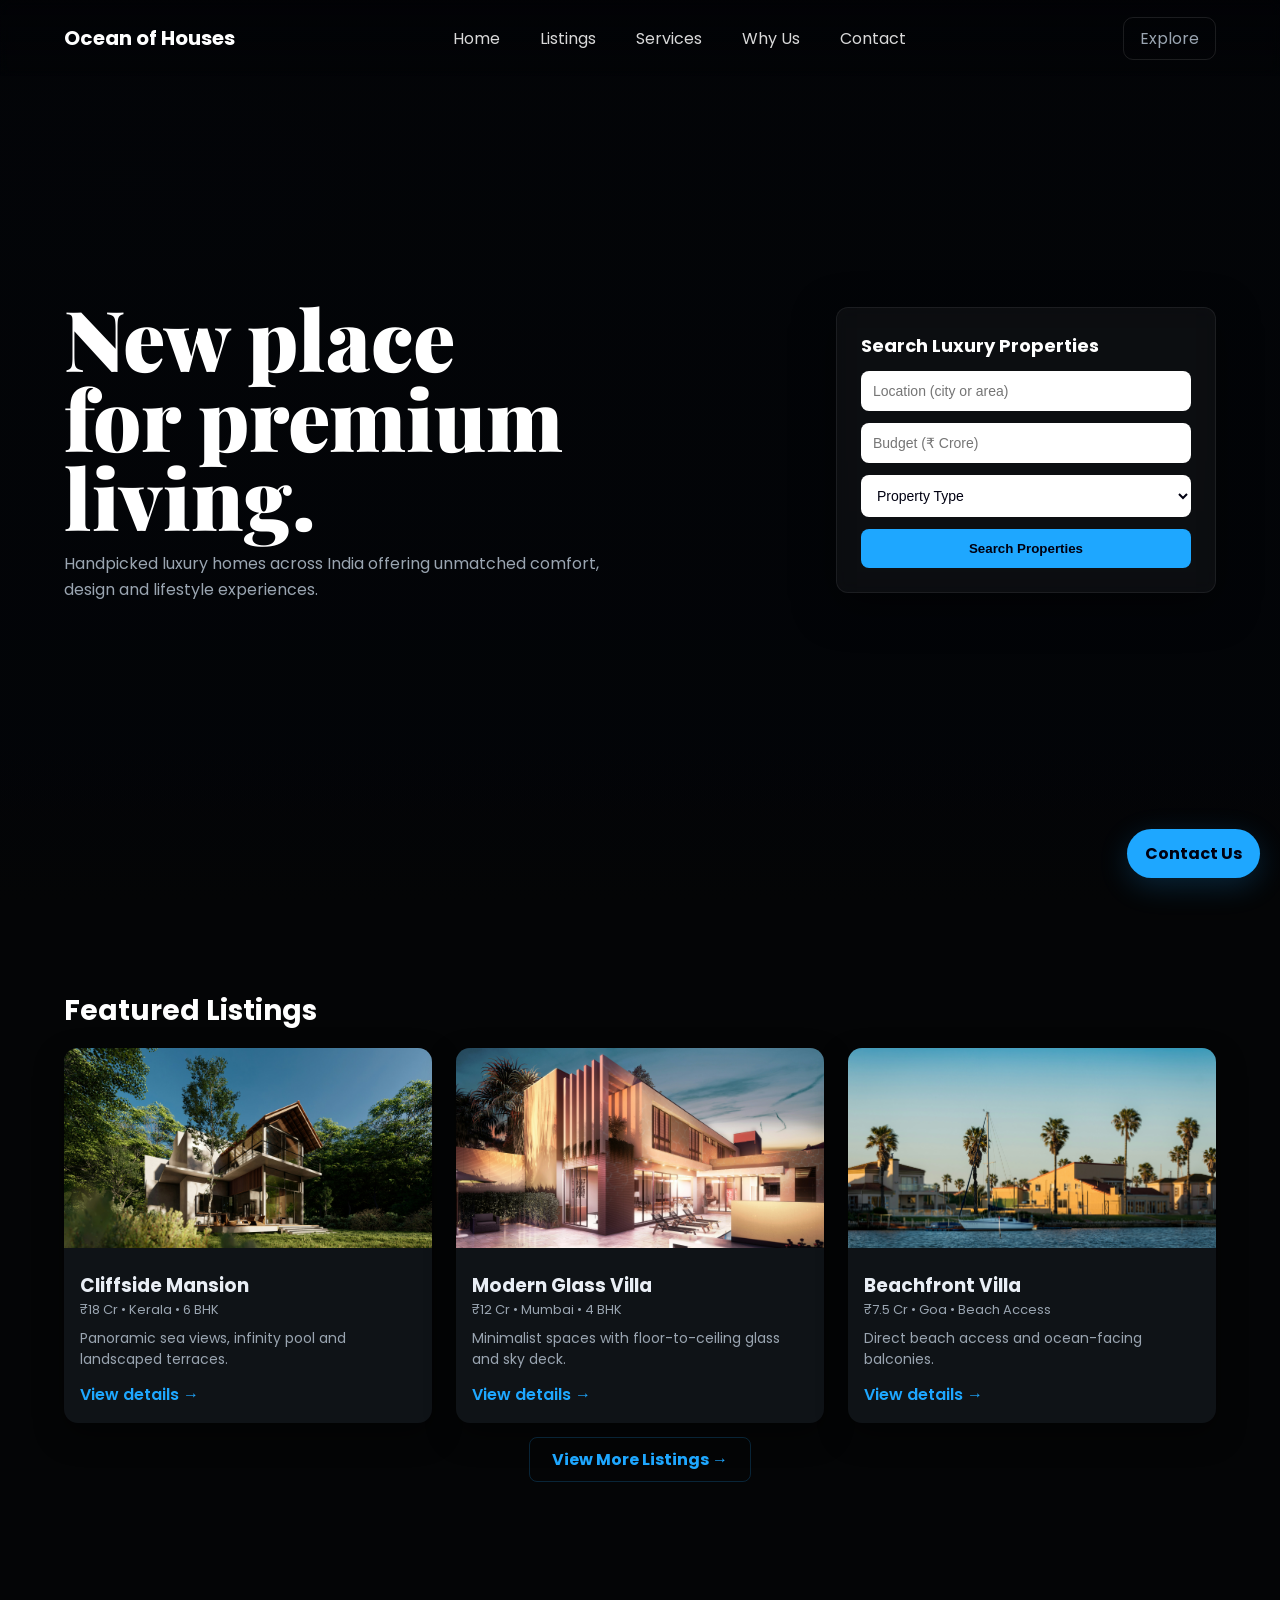
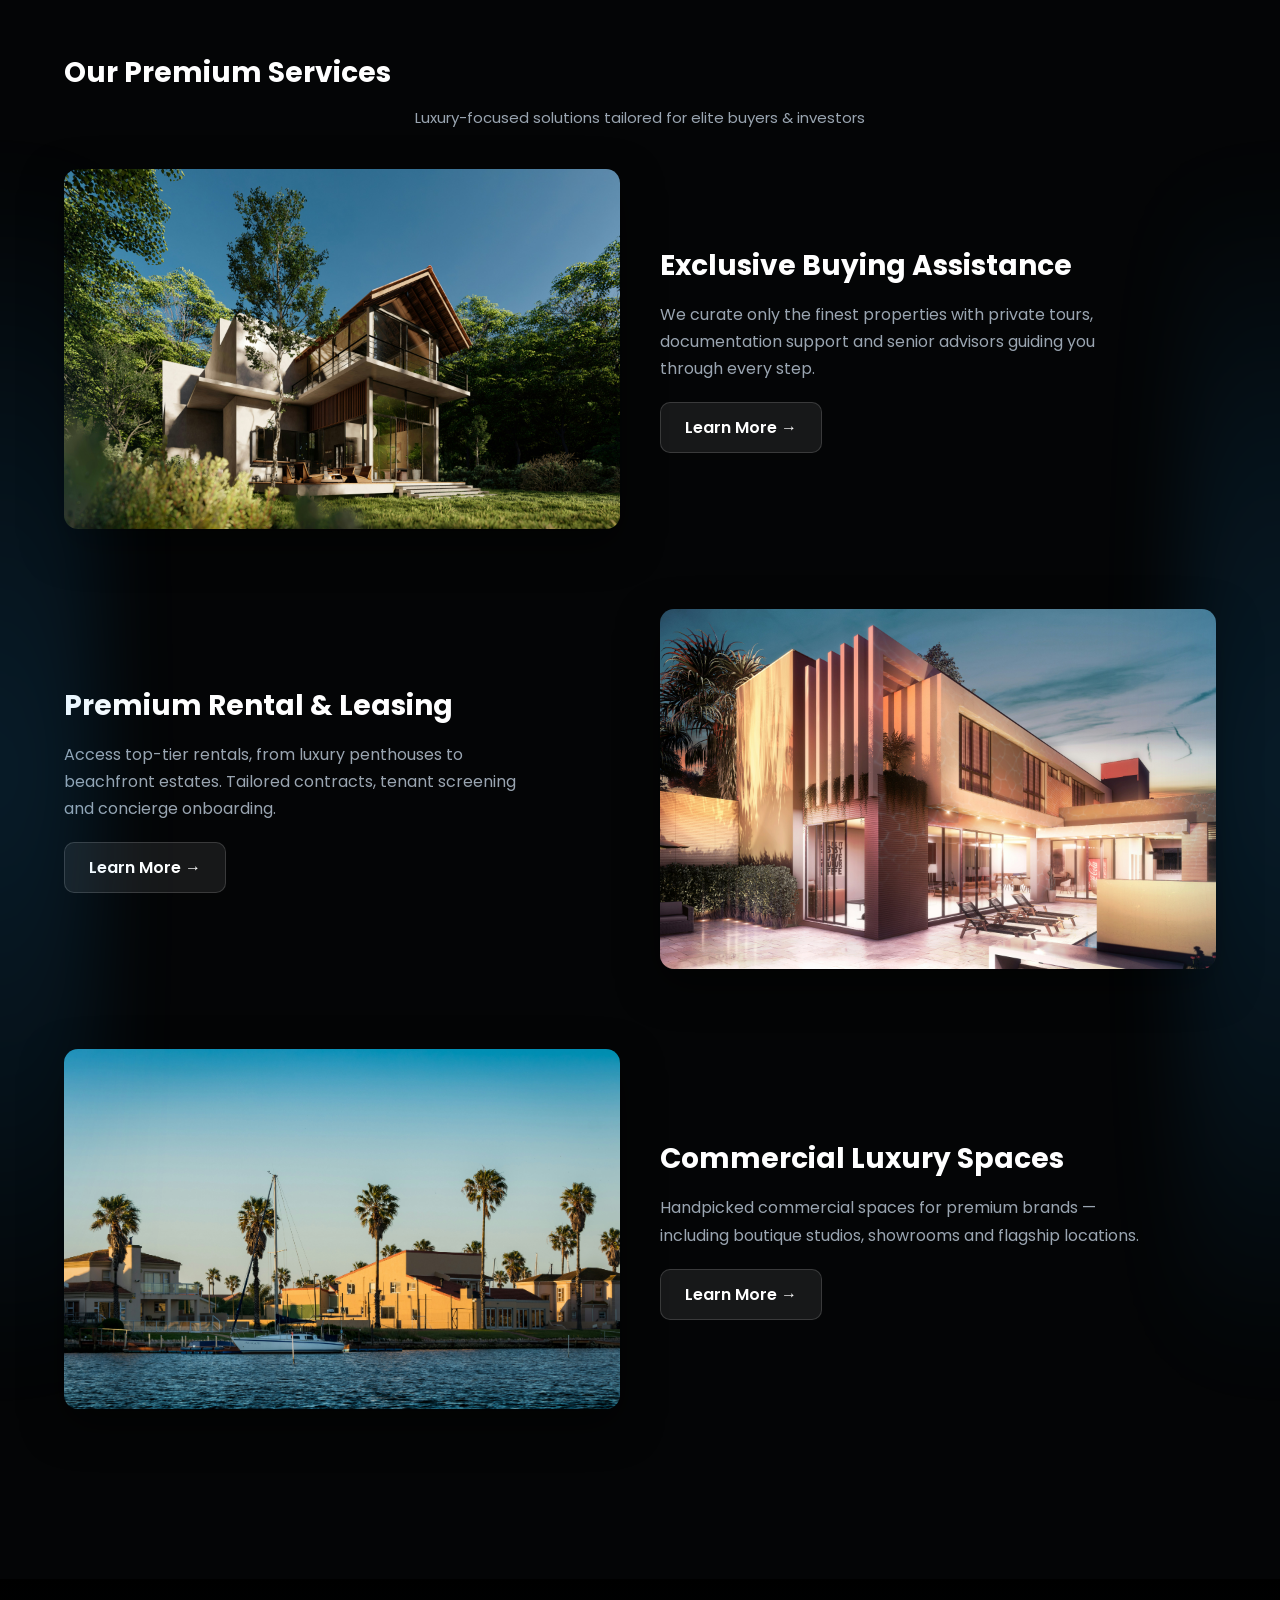
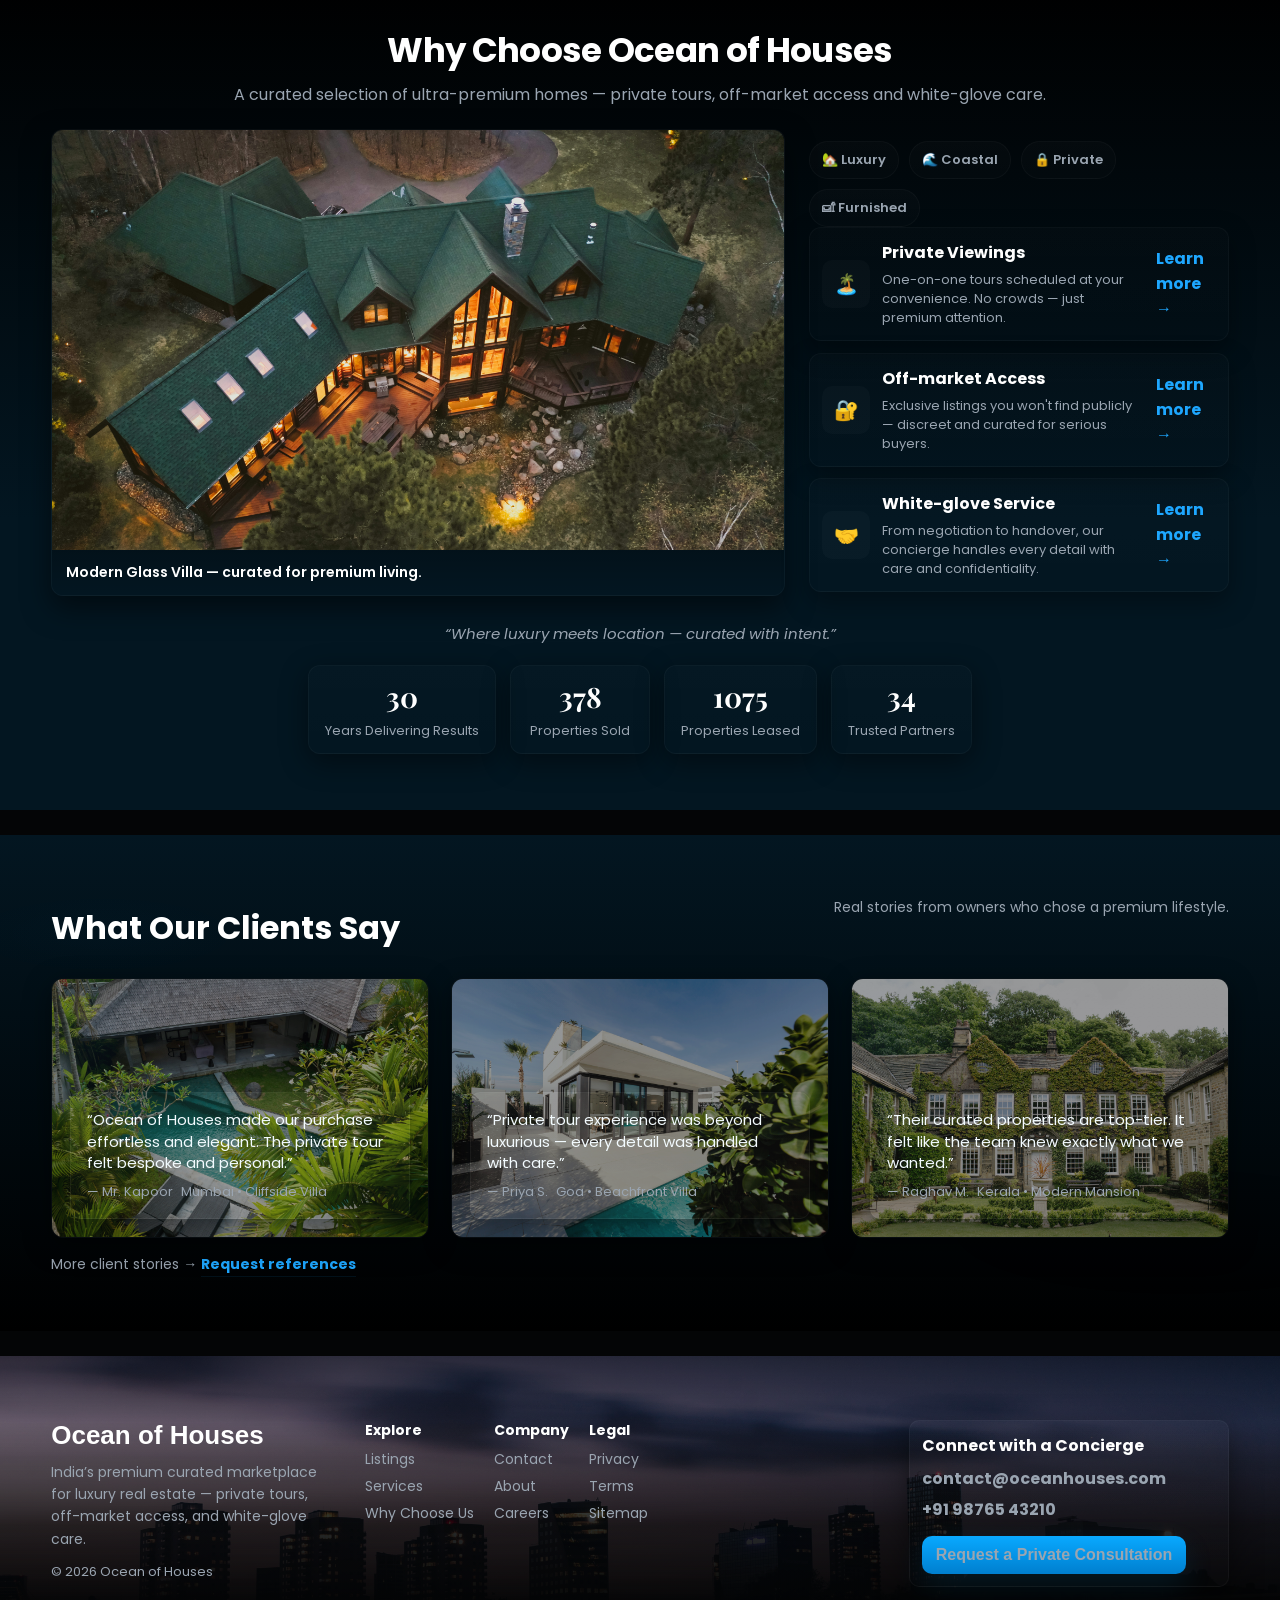
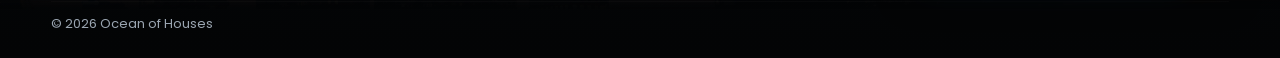
==== commit 3c10c7ef: "updated navbar" ====
--- a/index.html
+++ b/index.html
@@ -23,7 +23,7 @@
         <a href="#home">Home</a>
         <a href="#listings">Listings</a>
         <a href="#services">Services</a>
-        <a href="#testimonials">Testimonials</a>
+        <a href="#why-choose">Why Us</a>
         <a href="#contact">Contact</a>
       </nav>
 
@@ -241,6 +241,8 @@
   </div>
 </section>
 
+<br>
+
 
 <!-- TESTIMONIALS  -->
 <section id="testimonials" class="section-dark testimonials-backed">
--- a/style.css
+++ b/style.css
@@ -895,6 +895,7 @@
   }
 }
 
+/*  FOOTER */
 
 .big-cinematic-footer {
   --bg:#040506;
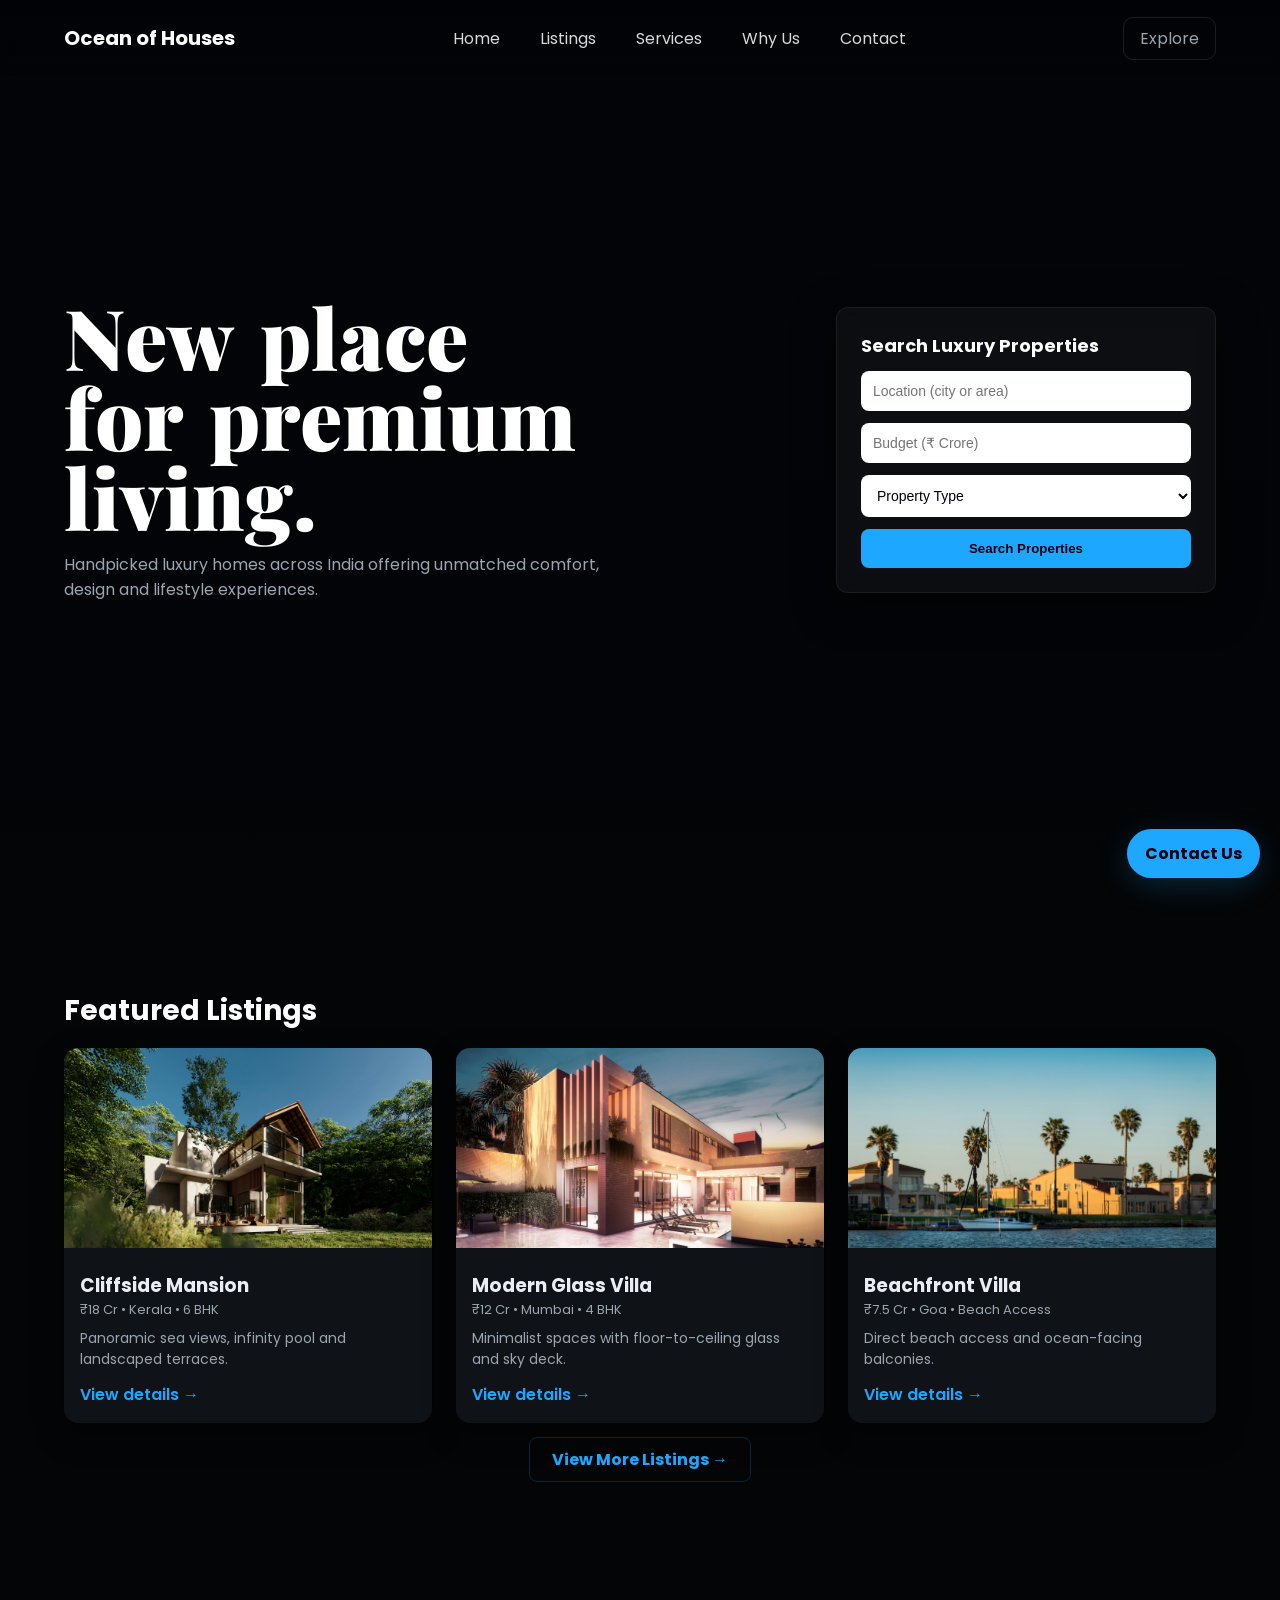
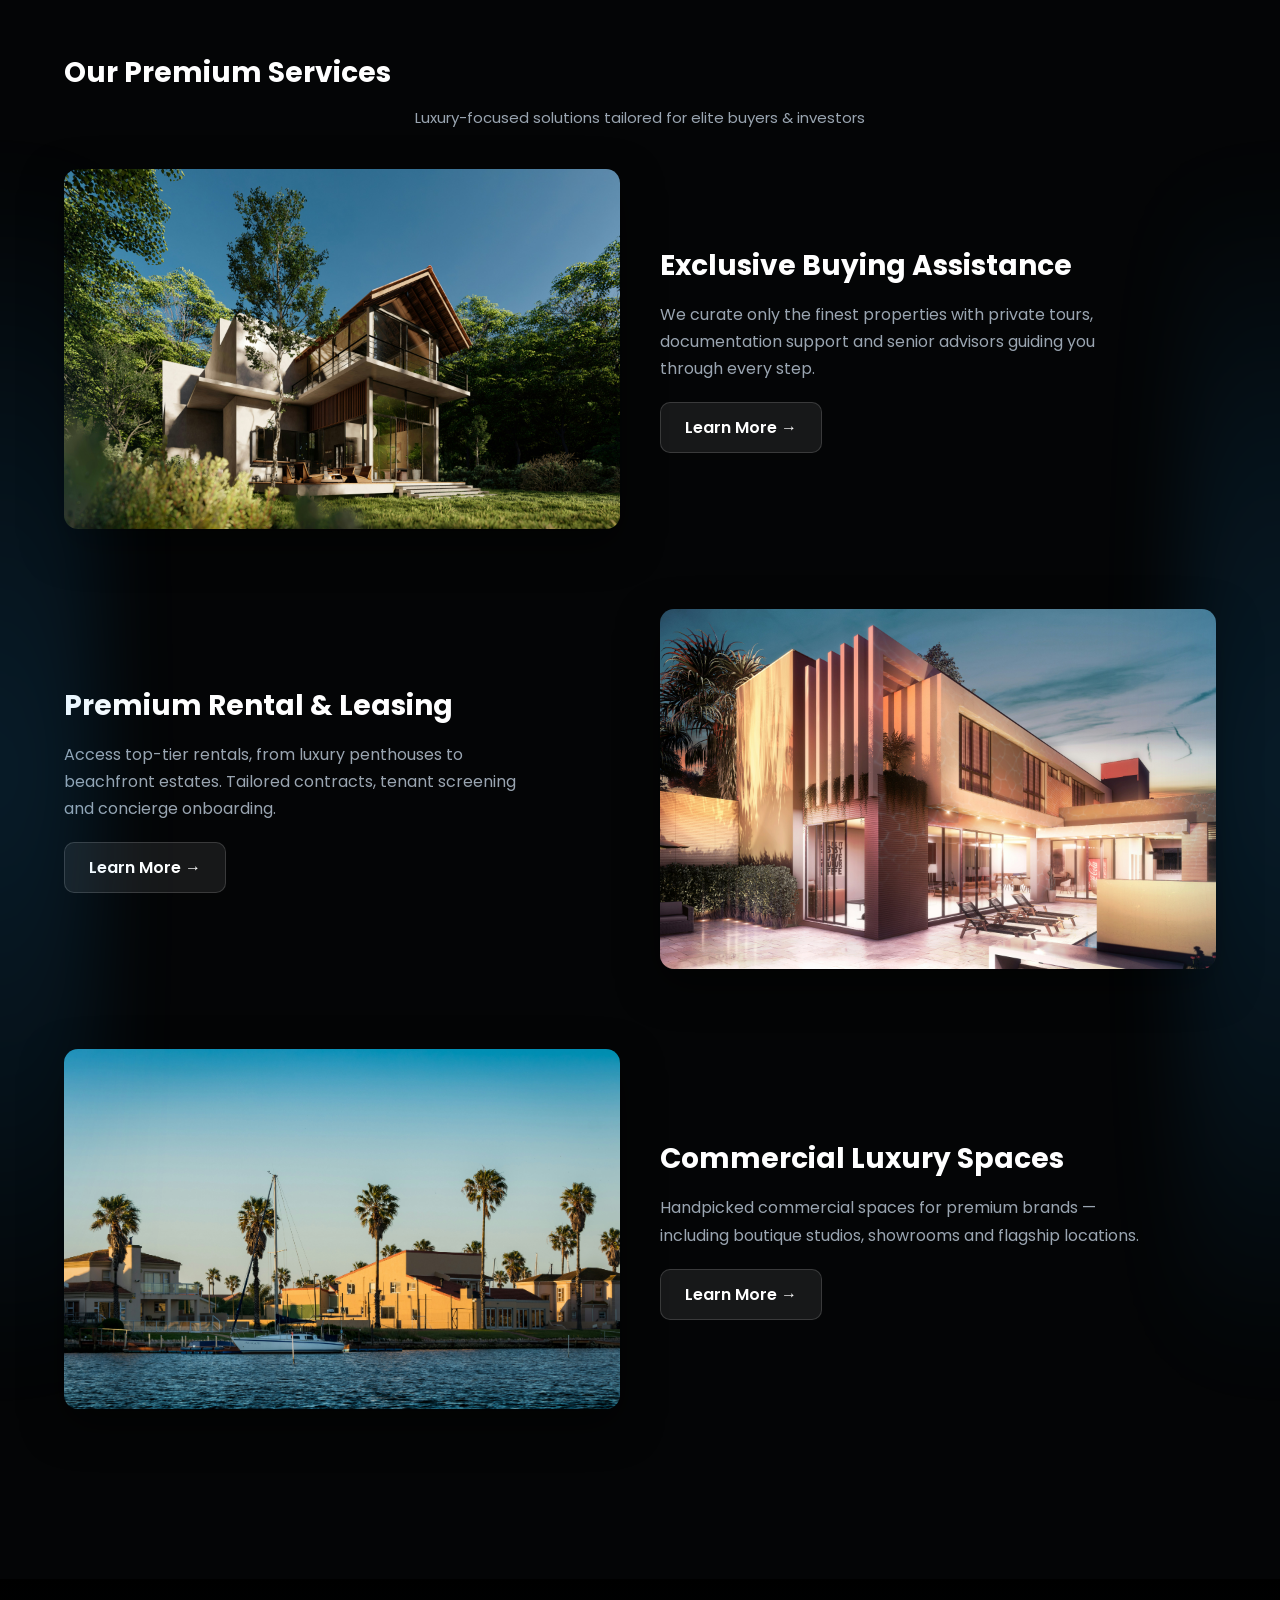
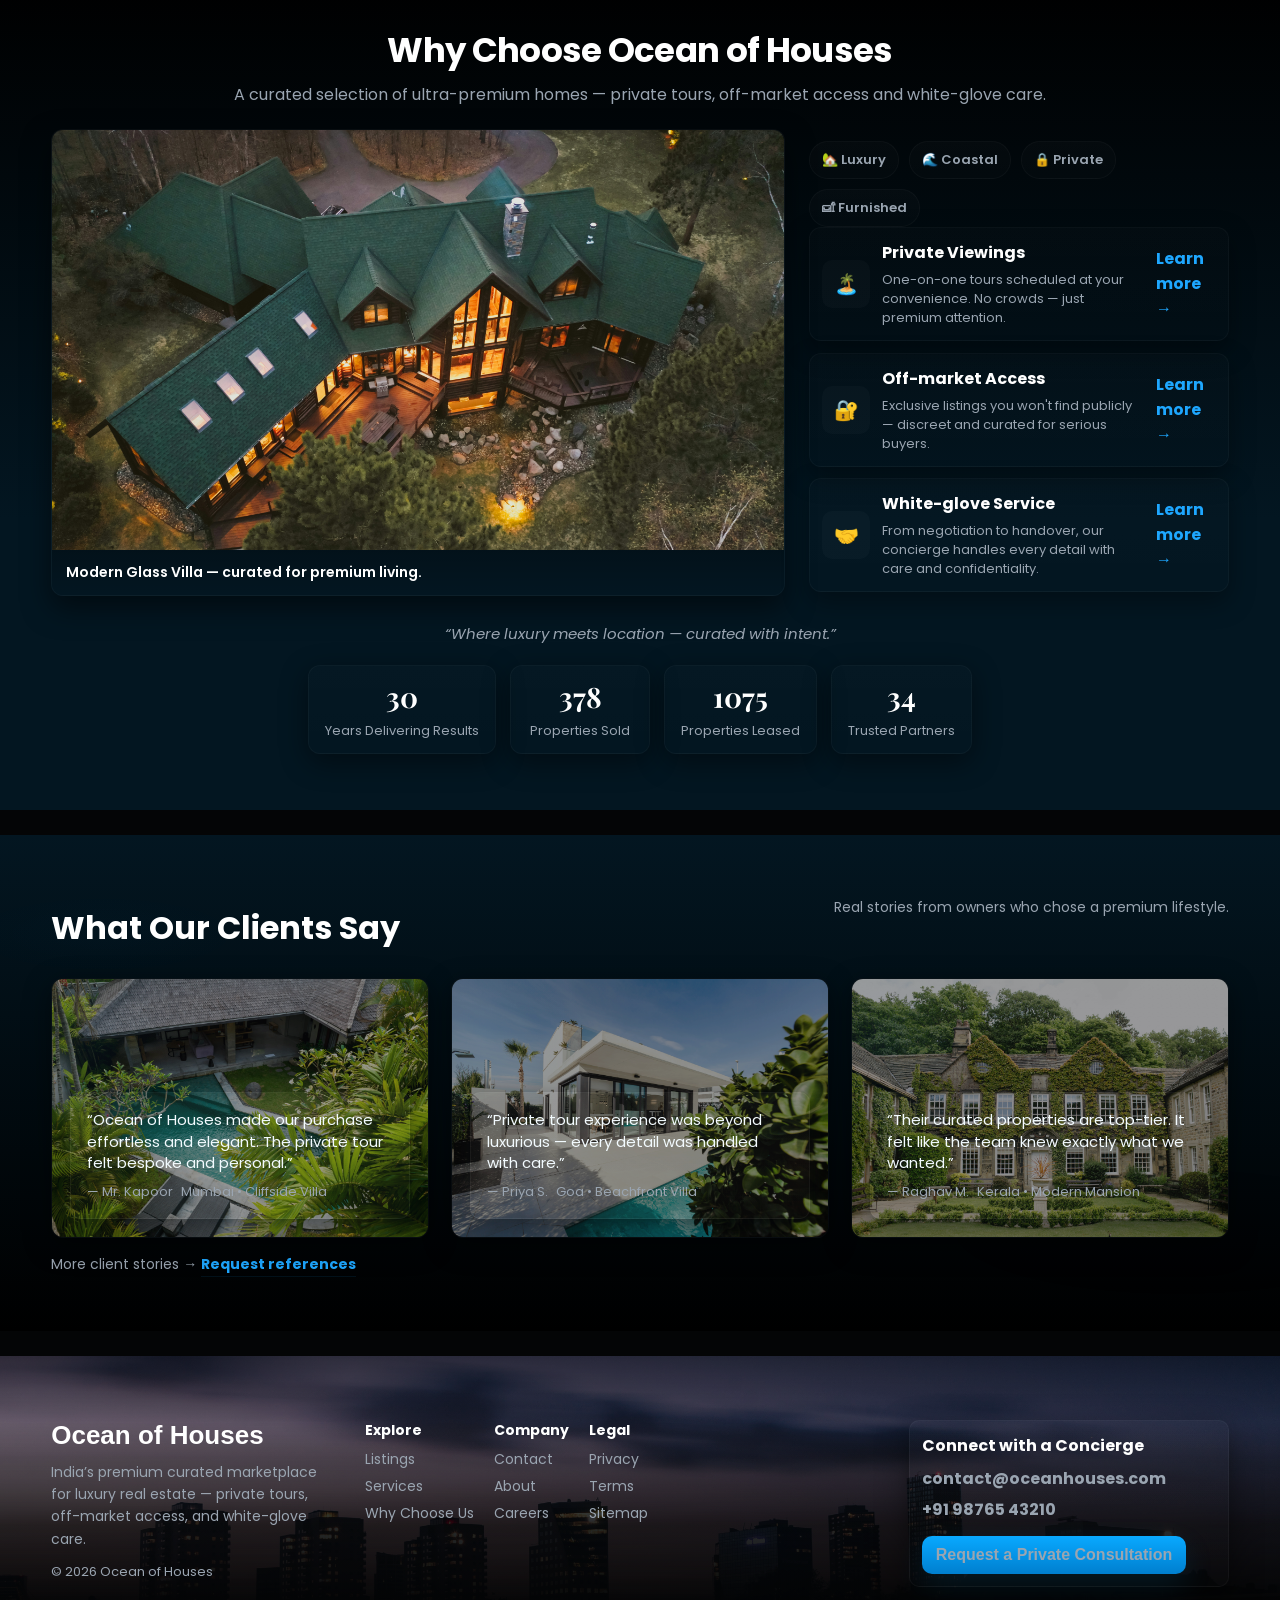
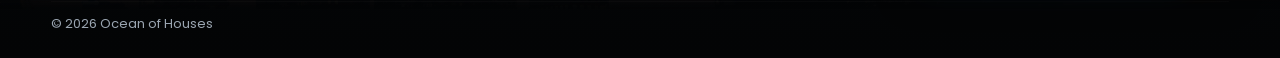
==== commit 1f81a826: "added hero text animation" ====
--- a/index.html
+++ b/index.html
@@ -45,7 +45,7 @@
 
       <div class="hero-inner">
         <div class="hero-left">
-          <h1 class="hero-heading">New place<br>for premium living.</h1>
+          <h1 class="hero-heading">New place<br>for premium <br>living.</h1>
           <p class="hero-sub">Handpicked luxury homes across India offering unmatched comfort, design and lifestyle experiences.</p>
         </div>
 
--- a/style.css
+++ b/style.css
@@ -1047,3 +1047,56 @@
 .big-cinematic-footer a { color: inherit; text-decoration: none; }
 .big-cinematic-footer a:hover { color: var(--accent); text-decoration: underline; }
 
+
+
+
+
+
+/* HERO: Letter-by-letter cinematic reveal */
+.hero-heading { 
+  display:inline-block;
+  line-height:0.95; 
+  overflow:visible;
+}
+
+.hero-heading .char {
+  display:inline-block;
+  opacity:0;
+  transform: translateY(18px);
+  filter: blur(6px);
+  will-change: transform, opacity, filter;
+}
+
+.hero-heading .char.space {
+  display:inline-block;
+  width:0.45ch; 
+}
+
+/* keyframes */
+@keyframes charFadeUp {
+  0% {
+    opacity: 0;
+    transform: translateY(18px);
+    filter: blur(6px);
+  }
+  60% {
+    opacity: 1;
+    transform: translateY(-2px);
+    filter: blur(0);
+  }
+  100% {
+    opacity: 1;
+    transform: translateY(0);
+    filter: blur(0);
+  }
+}
+
+/* animation is applied via inline style (JS adds stagger delays) */
+@media (prefers-reduced-motion: reduce) {
+  .hero-heading .char {
+    opacity: 1 !important;
+    transform: none !important;
+    filter: none !important;
+    animation: none !important;
+  }
+}
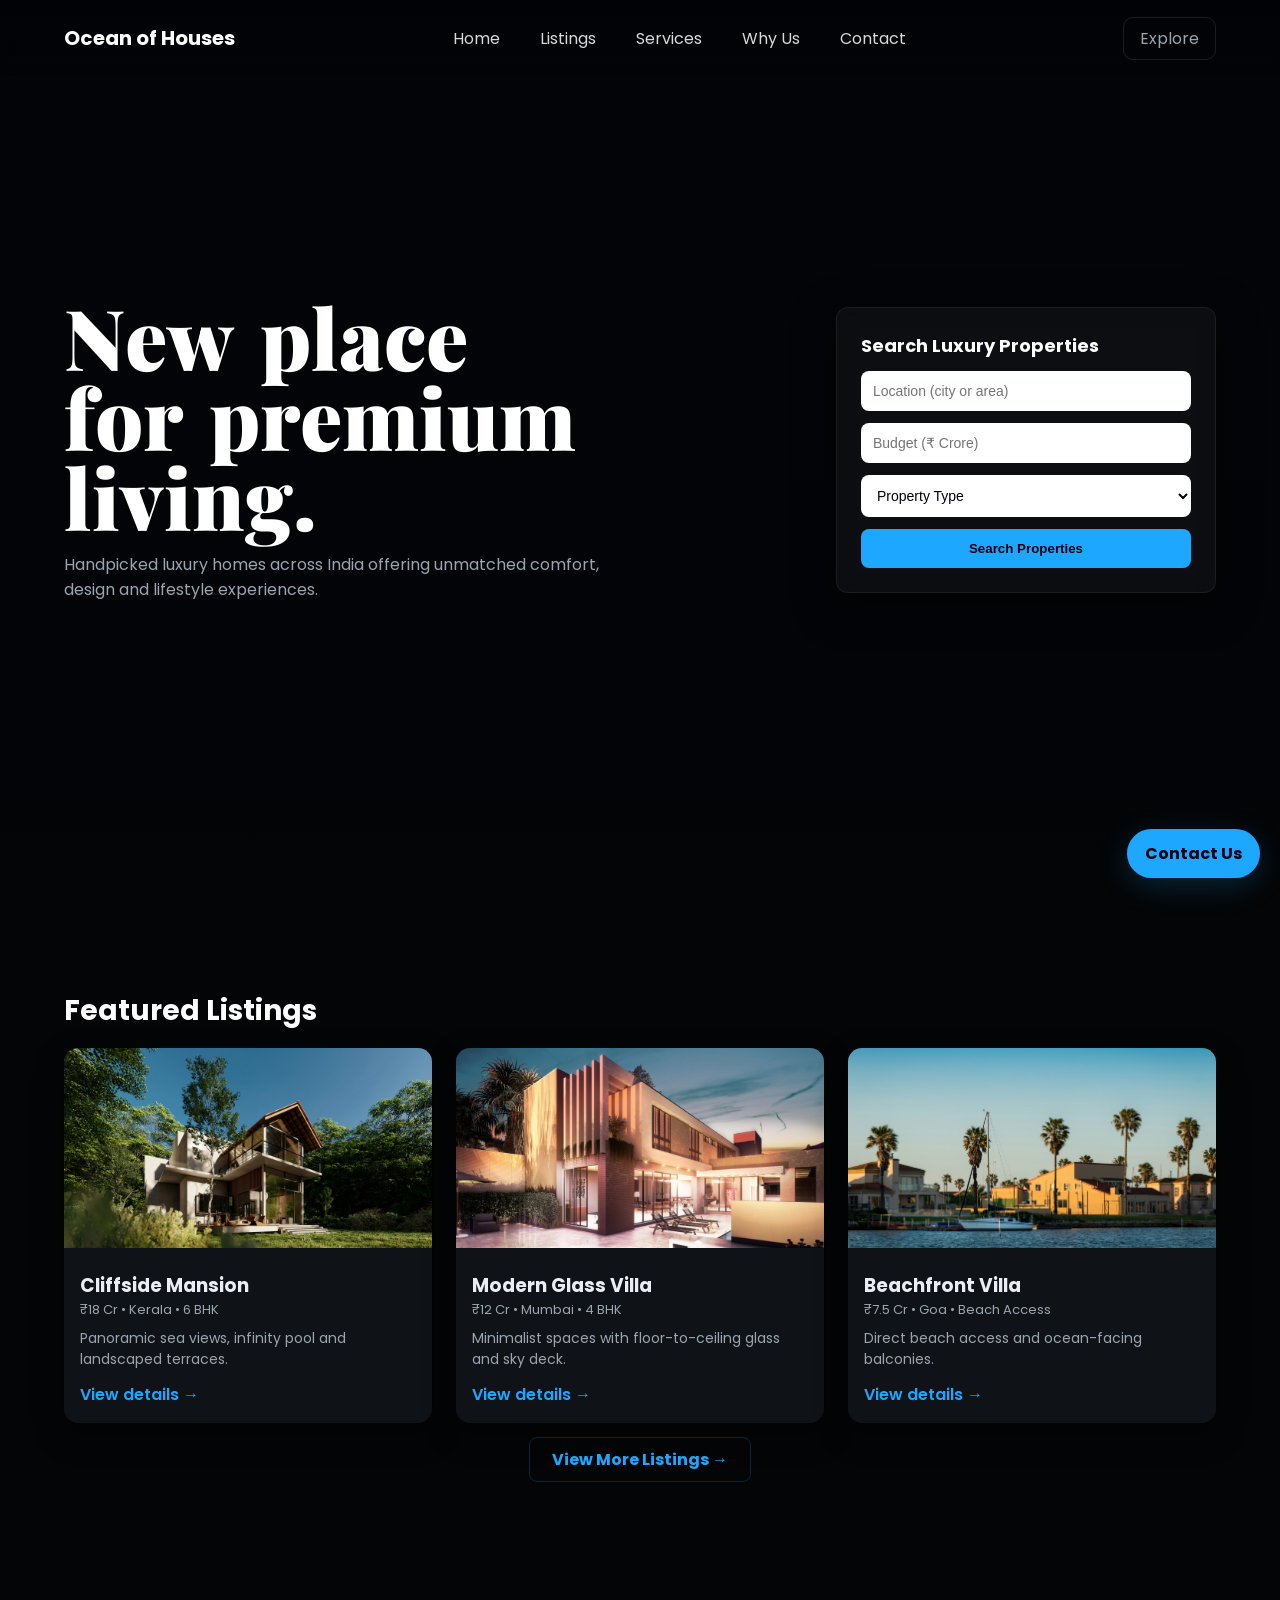
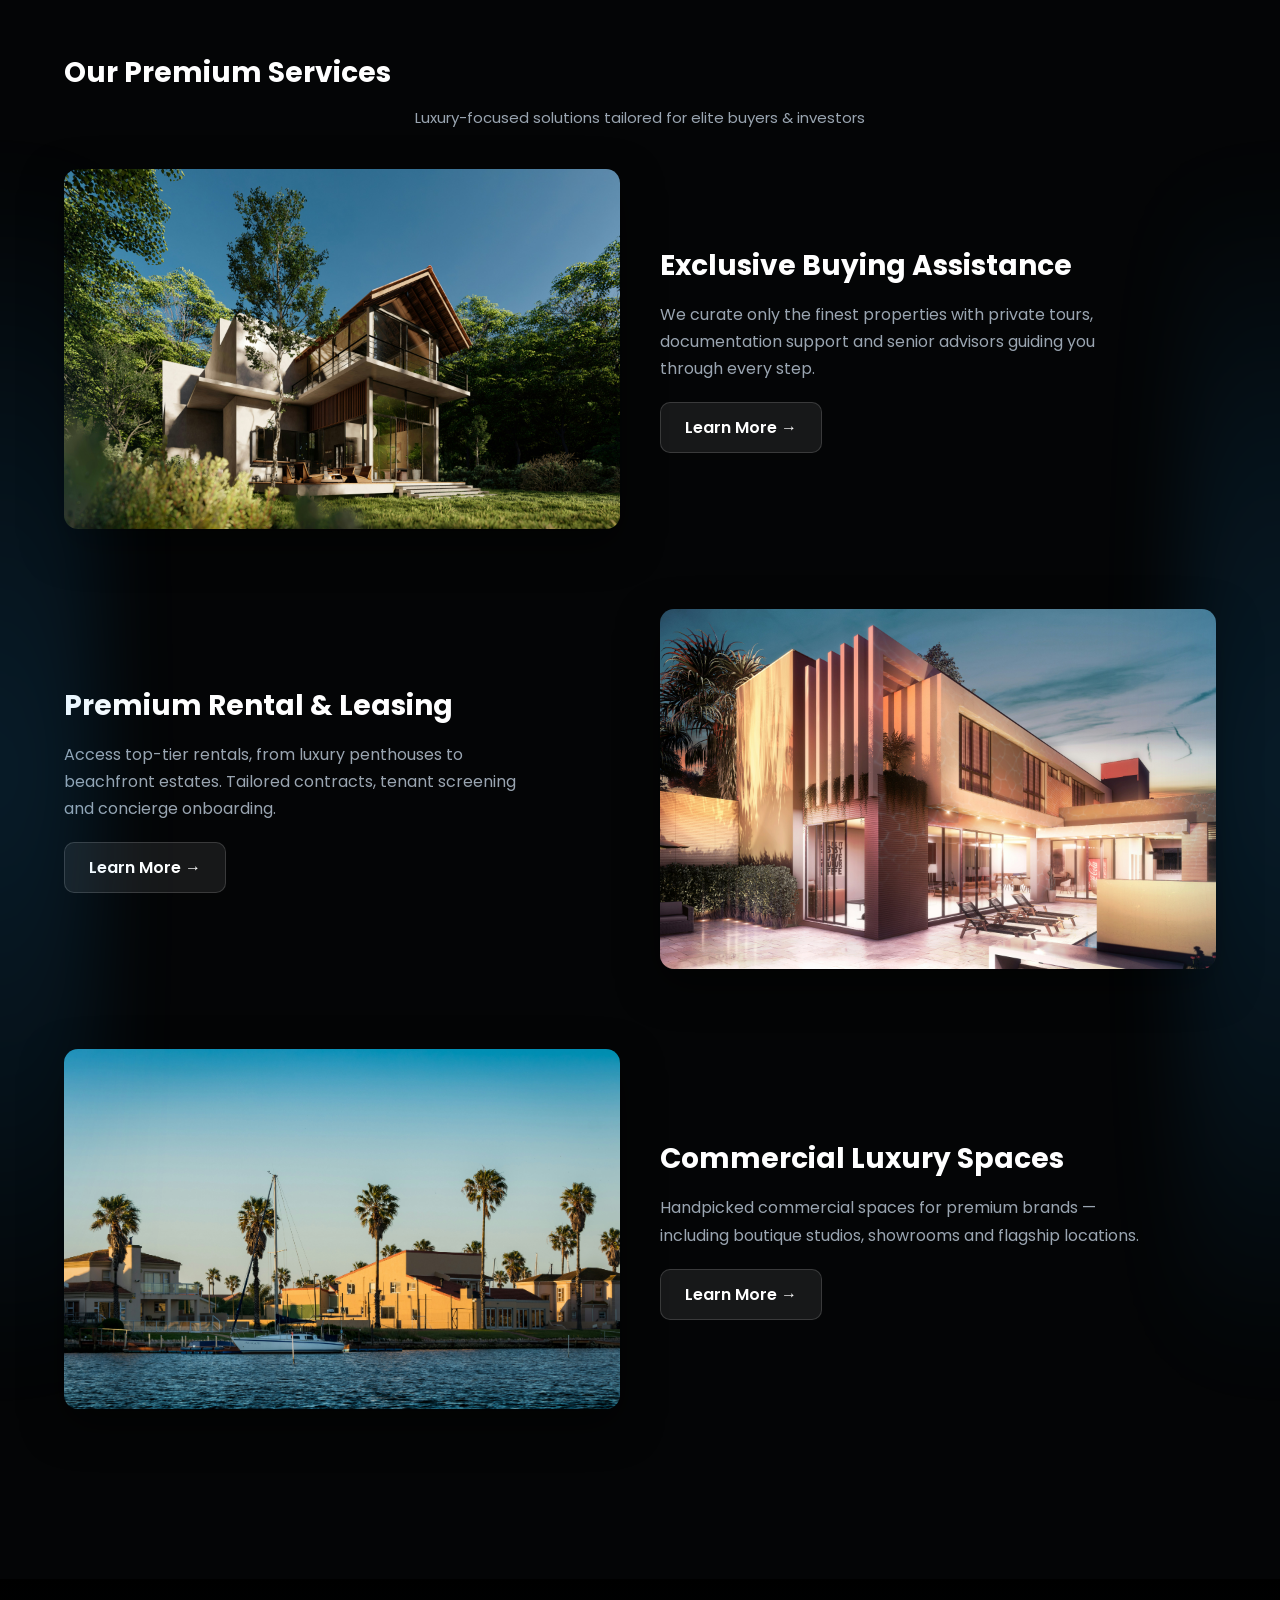
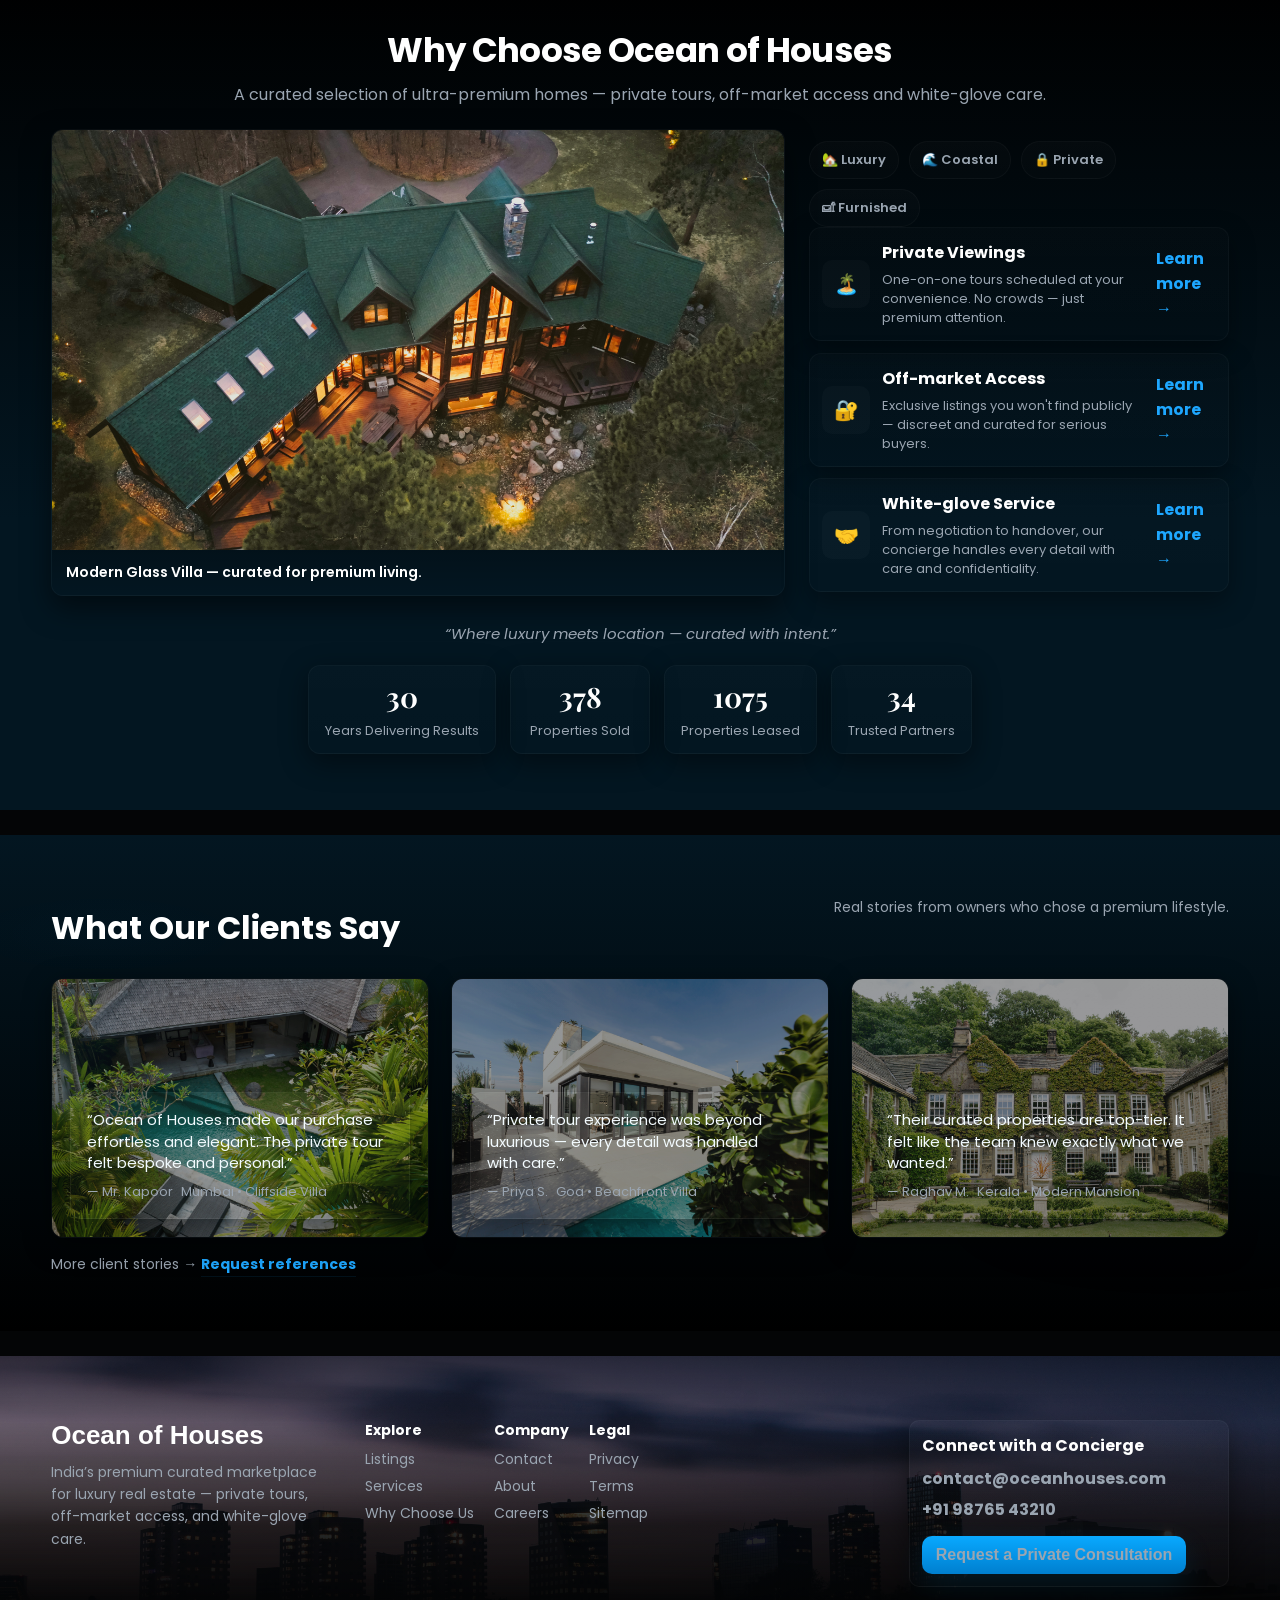
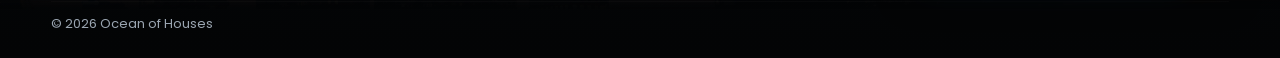
==== commit 1f6f74b2: "new listing page" ====
--- a/index.html
+++ b/index.html
@@ -110,7 +110,7 @@
         </div>
 
         <div class="view-more-box">
-          <a class="view-more-btn" href="listings.html">View More Listings →</a>
+          <a class="view-more-btn" href="./pages/listings.html">View More Listings →</a>
         </div>
       </div>
     </section>
@@ -297,7 +297,7 @@
       <div class="brand-col">
         <div class="brand-logo">Ocean of Houses</div>
         <p class="brand-desc">India’s premium curated marketplace for luxury real estate — private tours, off-market access, and white-glove care.</p>
-        <div class="brand-meta">© <span id="footerYear"></span> Ocean of Houses</div>
+        <!-- <div class="brand-meta">© <span id="footerYear"></span> Ocean of Houses</div> -->
       </div>
 
       <nav class="footer-links" aria-label="Footer navigation">
